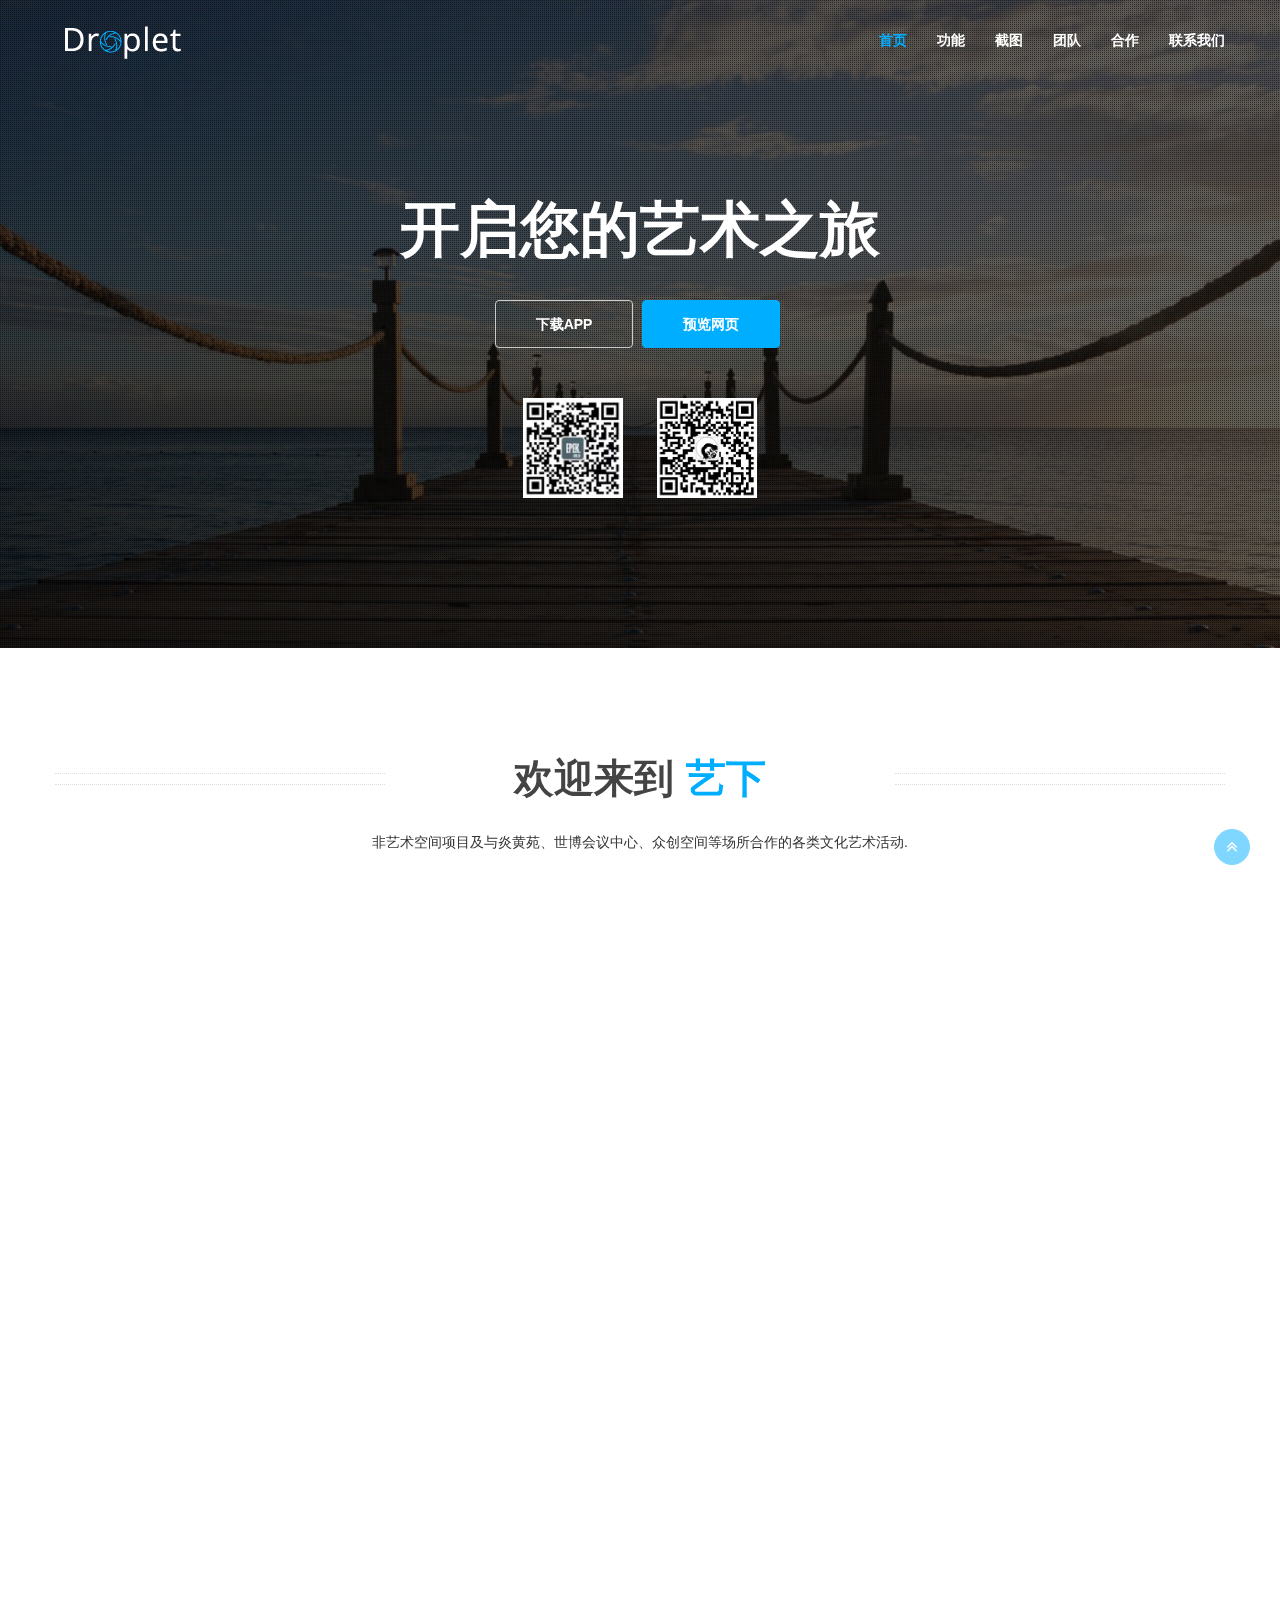
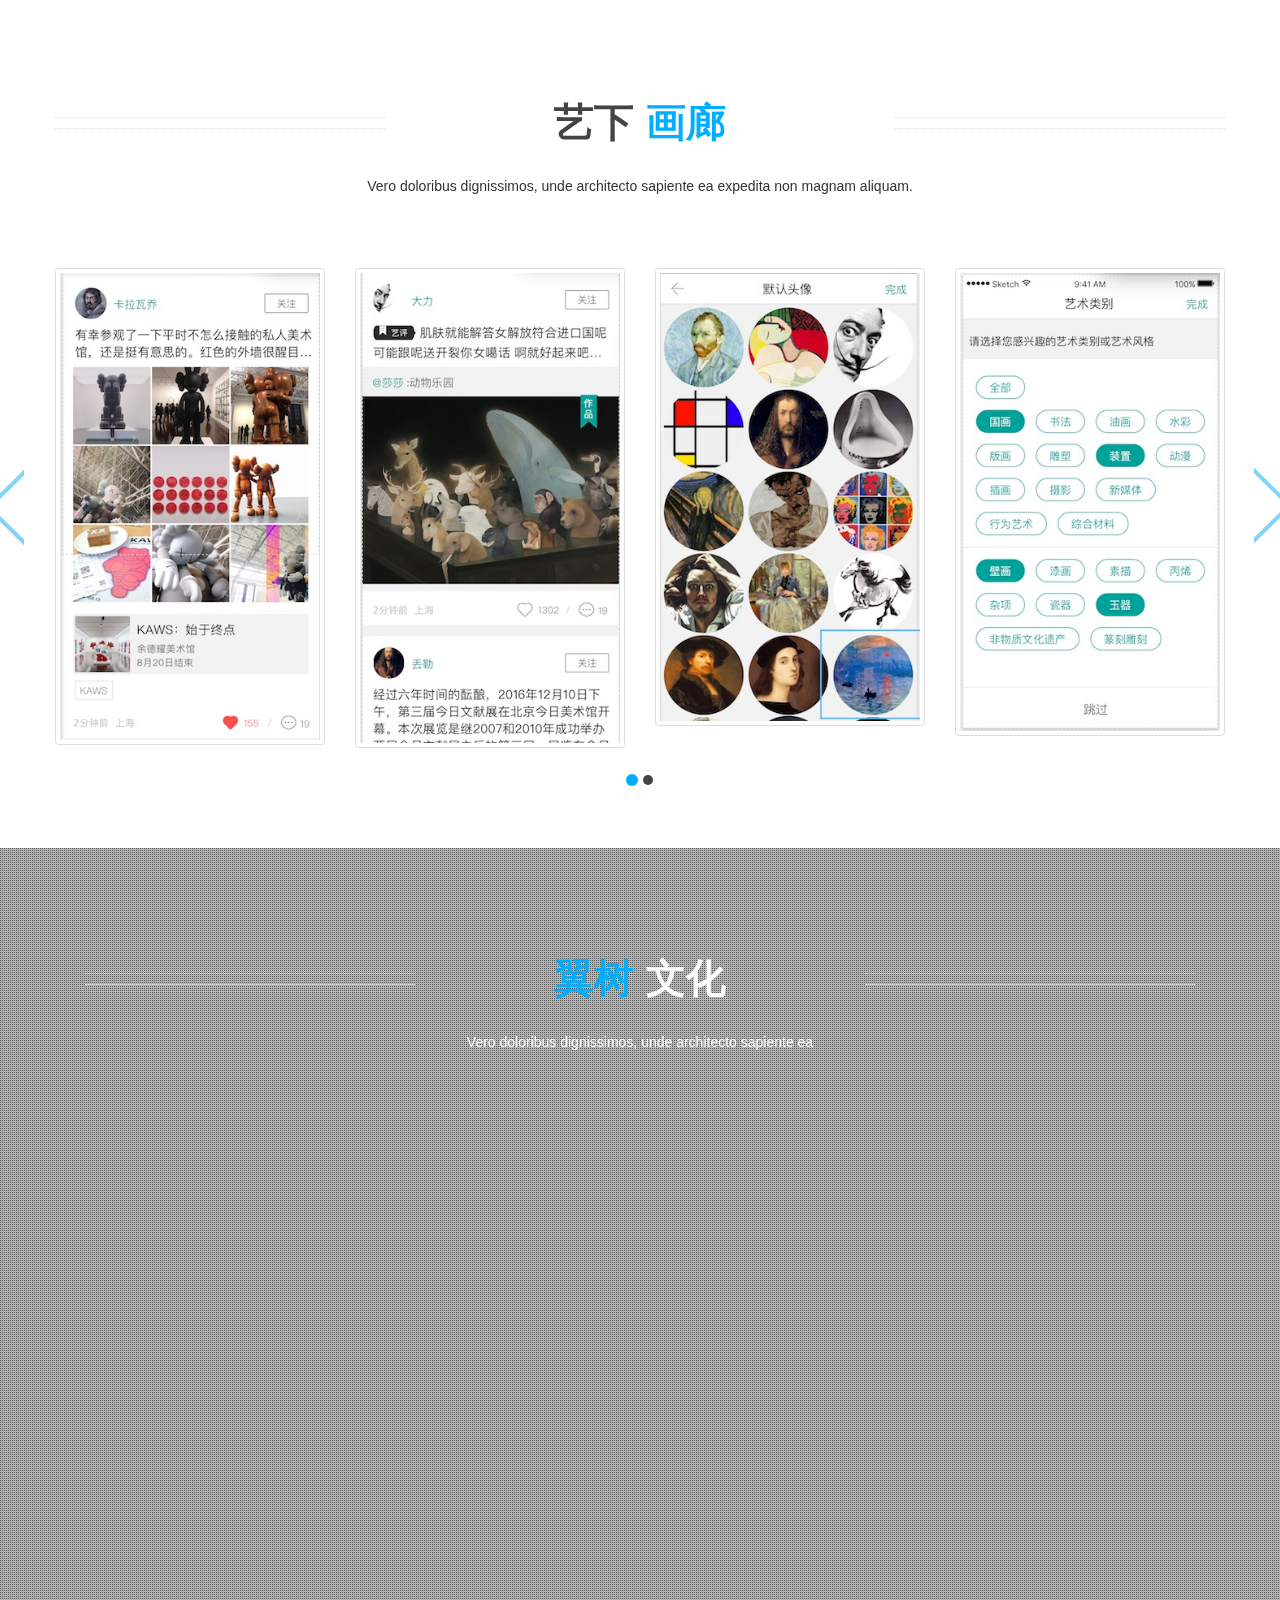
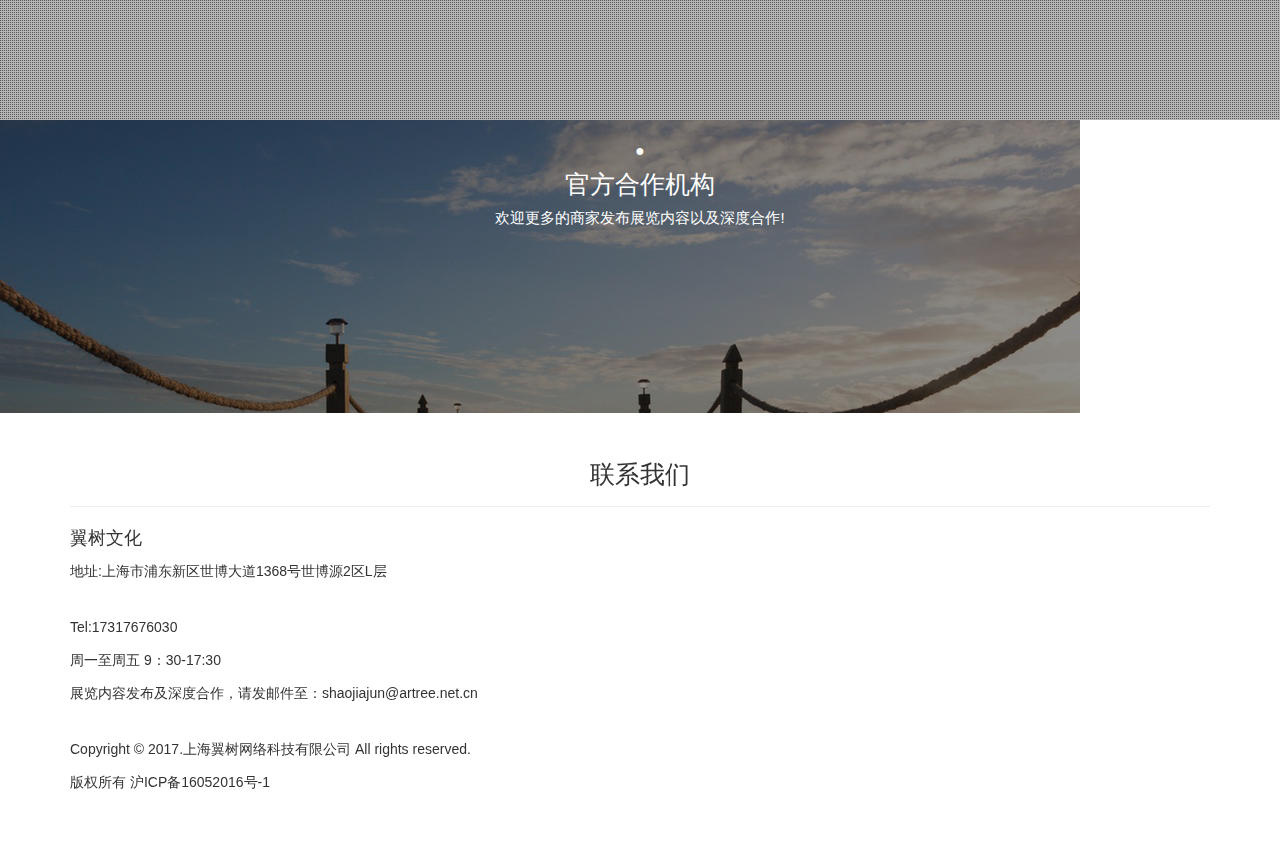
==== ArTree/index.html @ 3bc585b7 "update" ====
<!DOCTYPE html>
<html lang="en">
  <head>
    <meta charset="utf-8">
    <meta http-equiv="X-UA-Compatible" content="IE=edge">
    <!--//收藏用logo图标-->
    <link rel="bookmark"  type="image/x-icon"  href="images/favicon.ico"/>
    <!--//网站显示页logo图标-->
    <link rel="shortcut icon" href="images/favicon.ico">
    <title>上海翼树网络科技有限公司</title>

    <!-- Mobile Specific Metas
  ================================================== -->
    <meta name="viewport" content="width=device-width, initial-scale=1">

    
    <!-- CSS
  ================================================== -->
    <!-- Bootstrap -->
    <link href="assets/css/bootstrap.min.css" rel="stylesheet">
    <!-- FontAwesome -->
    <link rel="stylesheet" href="css/font-awesome.min.css">
    <!-- Elegant icon font -->
     <link rel="stylesheet" href="css/line-icons.min.css">
    <!-- Animation -->
    <link rel="stylesheet" href="css/animate.css">
    <!-- Prettyphoto -->
    <link rel="stylesheet" href="css/prettyPhoto.css">
    <!-- Owl Carousel -->
    <link rel="stylesheet" href="css/owl.carousel.css">
    <link rel="stylesheet" href="css/owl.theme.css">
    <!-- Scrolling nav css -->
    <link rel="stylesheet" href="css/scrolling-nav.css">
    <!-- Template styles-->
    <link rel="stylesheet" href="css/style.css">
    <!-- Responsive styles-->
	<link rel="stylesheet" href="css/responsive.css">

    <!-- HTML5 shim and Respond.js for IE8 support of HTML5 elements and media queries -->
    <!-- WARNING: Respond.js doesn't work if you view the page via file:// -->
    <!--[if lt IE 9]>
      <script src="https://oss.maxcdn.com/html5shiv/3.7.2/html5shiv.min.js"></script>
      <script src="https://oss.maxcdn.com/respond/1.4.2/respond.min.js"></script>
    <![endif]-->
  </head>
  <body data-spy="scroll" data-target=".navbar-fixed-top" >
    
<!-- Header start -->
	<header id="header" role="banner" >
		<nav class="navbar navbar-default navbar-fixed-top"  id="tf-menu">
			<div class="container">
				<div class="row">
					<!-- Logo start -->
					<div class="navbar-header">
					    <button type="button" class="navbar-toggle" data-toggle="collapse" data-target=".navbar-collapse">
					        <span class="sr-only">Toggle navigation</span>
					        <span class="icon-bar"></span>
					        <span class="icon-bar"></span>
					        <span class="icon-bar"></span>
					    </button>
					    <div class="navbar-brand">
						    <a href="#" class="page-scroll">
						    	<img class="img-responsive" src="images/logo1.png" alt="logo">
						    	<!--<img class="logo-responsive" src="images/icon58.png" alt="logo">-->
						    	<!--<p>翼树网络科技</p>-->
						    </a> 
					    </div>                   
					</div><!--/ Logo end -->
					<div class="collapse navbar-collapse clearfix navMenu" role="navigation">
						<ul class="nav navbar-nav navbar-right">
				            <li class="active"><a class="page-scroll" href="#slider-part" >首页</a></li>
				            <li><a class="page-scroll" href="#feature" >功能</a> </ li>
							<!--<li> <a class="page-scroll" href="#process">进程</a> </ li>-->
							<!--<li> <a class="page-scroll" href="#about">关于</a> </ li>-->
							<li> <a class="page-scroll" href="#overview">截图</a> </ li>
							<li> <a class="page-scroll" href="#benefit">团队</a> </ li>
							<li> <a class="page-scroll" href="#clients">合作</a> </ li>
							<li> <a class="page-scroll" href="#contactus">联系我们</a> </ li>
				        </ul>
	      			</div><!--/ Navigation end -->
				</div><!--/ Row end -->
			</div><!--/ Container end -->
		</nav>
	</header><!--/ Header end -->
    <!-- END MAIN NAV -->

    <!-- section slider start -->
    <section id="slider-part">
    	<div class="bg-overlay pattern"></div>
    	<div class="container">
    		<div class="row">
    			<div class="col-md-12 col-sm-12 col-xs-12 wow fadeInLeft">
    				<div class="slider-content text-center">
    					<h2 class="slider-title">开启您的艺术之旅</h2>
    					<div class="btn-container">
    						<button id="downloadAPPBtn" class="btn btn-default" onclick="location='https://itunes.apple.com/cn/app/id1180851491?mt=8'">下载APP</button>
    						<button class="btn btn-default featured" onclick="location='http://m.artree.net.cn/'">预览网页</button>
    						
    					</div>
    					<img class="scanCode" src="images/scanCode.jpg" />
    					<img class="scanCode" src="images/scanCode2.jpg" />
    				</div>
    			</div>
    		</div><!-- row end -->
    	</div> <!-- container end -->
    </section>
    <!-- section slider end -->


    <!-- Section features start -->
    <section id="feature">
    	<div class="container">
    		<div class="row">
    			<div class="heading-inner text-center">
    				<h2 class="sec-title">欢迎来到 <span>艺下</span></h2>
    				<p>非艺术空间项目及与炎黄苑、世博会议中心、众创空间等场所合作的各类文化艺术活动.</p>
    			</div>
    		</div> <!-- heading row end -->
			<div class="row">
				<div class="col-md-4 col-sm-6">
					<div class="row">
						<div class="col-md-12 wow slideInLeft" data-wow-delay=".3s">
							<div class="about-inner ">
	                            <i class="icon icon-adjustments"></i>
	                            <div class="about-content">
	                                <h4>艺术 社区</h4>
	                                <p> 艺术是源于生活，又高于生活。但又不能高的太多，希望艺术能够跟生活、商业有机完美的结合在一起，真正成为一个可复制、可持续发展的艺术介入生活和商业的模式.</p>
	                            </div>
	                        </div>
						</div>
						<div class="col-md-12  wow slideInLeft" data-wow-delay=".5s">
							<div class="about-inner ">
	                            <i class="icon icon-heart"></i>
	                            <div class="about-content">
	                                <h4>艺术 分享</h4>
	                                <p> 当您发现好的艺术品当时候，如果不分享给他人岂不是很可惜？来吧，这里拥有大量当艺术爱好者，互相分享，互相点评，互相学习！.</p>
	                            </div>
	                        </div>
						</div>
					</div> <!-- row end -->
                </div>

                <div class="col-md-4 col-sm-4 col-xs-4 visible-md visible-lg wow fadeInDown" data-wow-delay=".3s">
                    <img src="images/sec-img/img2.png" alt="" class="img-responsive">
                </div>

                <div class="col-md-4 col-sm-6">
                	<div class="row">
						<div class="col-md-12 wow slideInRight" data-wow-delay=".3s">
							<div class="about-inner ">
	                            <i class="icon icon-lightbulb"></i>
	                            <div class="about-content">
	                                <h4>艺术 地标</h4>
	                                <p> 在这里您可以随时随地发现周边到艺术展览，这里拥有很全面，最新到展览信息，画家艺术特点，签到，等等.</p>
	                            </div>
	                        </div>
						</div>
						<div class="col-md-12 wow slideInRight" data-wow-delay=".5s">
							<div class="about-inner ">
	                            <i class="icon icon-presentation"></i>
	                            <div class="about-content">
	                                <h4>艺术 体验</h4>
	                                <p> 艺术体验会伴随着强烈的情感情绪，把艺术家长期对于生活的感受、观察和思考，形成艺术创作的基础和前提，乃至萌发不可遏制的创作欲望.</p>
	                            </div>
	                        </div>
						</div>
					</div> <!-- row end -->
                </div>
			</div><!-- row end -->
    	</div><!-- container end -->
    </section>
    <!-- Section features end -->

	<!-- section about start -->
	<!-- section about end -->
	

    <!-- section counter start -->
   
    <!-- section counter end -->
	<!-- scetion screenshot start -->
	<section id="overview">
		<div class="container">
			<div class="row">
    			<div class="heading-inner text-center">
    				<h2 class="sec-title">艺下 <span>画廊</span></h2>
                     
    				<p>Vero doloribus dignissimos, unde architecto sapiente ea expedita non magnam aliquam.</p>
    			</div>
    		</div> <!-- heading row end -->

			<div class="row">
				<div class="carousel slide" id="app-carousel" data-ride="carousel">
                    <ol class="carousel-indicators">
                        <li data-target="#app-carousel" data-slide-to="0" class="active"></li>
                        <li data-target="#app-carousel" data-slide-to="1"></li>
                      </ol>
					<div class="carousel-inner">
						<div class="item active">
                            <div class="row">
                                <div class="col-xs-12 col-sm-3 col-md-3"> 
                                    <div class="thumbnail">
                                        <div class="caption">
                                            <div class="caption-content">
                                                <a data-rel="prettyPhoto" href="images/overview/screen1.jpg" > <i class="fa fa-link"></i></a>
                                            </div>
                                        </div>
                                         <img src="images/overview/screen1.jpg" alt="" class="img-responsive">
                                    </div>
                                </div> <!-- col end -->
                                <div class="col-xs-12 col-sm-3 col-md-3"> 
                                    <div class="thumbnail">
                                        <div class="caption">
                                            <div class="caption-content">
                                                <a data-rel="prettyPhoto" href="images/overview/screen2.jpg"> <i class="fa fa-link"></i></a>
                                            </div>
                                        </div>
                                         <img src="images/overview/screen2.jpg" alt="" class="img-responsive">
                                    </div>
                                </div> <!-- col end -->
                                <div class="col-xs-12 col-sm-3 col-md-3"> 
                                    <div class="thumbnail">
                                        <div class="caption">
                                            <div class="caption-content">
                                                <a data-rel="prettyPhoto" href="images/overview/screen3.jpg"> <i class="fa fa-link"></i></a>
                                            </div>
                                        </div>
                                         <img src="images/overview/screen3.jpg" alt="" class="img-responsive">
                                    </div>
                                </div> <!-- col end -->
                                <div class="col-xs-6 col-sm-3 col-md-3"> 
                                    <div class="thumbnail">
                                        <div class="caption">
                                            <div class="caption-content">
                                                <a data-rel="prettyPhoto" href="images/overview/screen4.jpg"> <i class="fa fa-link"></i></a>
                                            </div>
                                        </div>
                                         <img src="images/overview/screen4.jpg" alt="" class="img-responsive">
                                    </div>
                                </div> <!-- col end -->
                            </div> <!-- row end -->
                        </div> <!-- item end -->

                        <div class="item ">
                            <div class="row">
                                <div class="col-xs-12 col-sm-3 col-md-3"> 
                                    <div class="thumbnail">
                                        <div class="caption">
                                            <div class="caption-content">
                                                <a data-rel="prettyPhoto" href="images/overview/screen5.jpg"> <i class="fa fa-link"></i></a>
                                            </div>
                                        </div>
                                         <img src="images/overview/screen5.jpg" alt="" class="img-responsive">
                                    </div>
                                </div> <!-- col end -->
                                <div class="col-xs-12 col-sm-3 col-md-3"> 
                                    <div class="thumbnail">
                                        <div class="caption">
                                            <div class="caption-content">
                                                <a data-rel="prettyPhoto" href="images/overview/screen6.jpg"> <i class="fa fa-link"></i></a>
                                            </div>
                                        </div>
                                         <img src="images/overview/screen6.jpg" alt="" class="img-responsive">
                                    </div>
                                </div> <!-- col end -->
                                <div class="col-xs-12 col-sm-3 col-md-3"> 
                                    <div class="thumbnail">
                                        <div class="caption">
                                            <div class="caption-content">
                                                <a data-rel="prettyPhoto" href="images/overview/screen7.jpg"> <i class="fa fa-link"></i></a>
                                            </div>
                                        </div>
                                         <img src="images/overview/screen7.jpg" alt="" class="img-responsive">
                                    </div>
                                </div> <!-- col end -->
                                <div class="col-xs-12 col-sm-3 col-md-3"> 
                                    <div class="thumbnail">
                                        <div class="caption">
                                            <div class="caption-content">
                                                <a data-rel="prettyPhoto" href="images/overview/screen8.jpg"> <i class="fa fa-link"></i></a>
                                            </div>
                                        </div>
                                         <img src="images/overview/screen8.jpg" alt="" class="img-responsive">
                                    </div>
                                </div> <!-- col end -->
                            </div> <!-- row end -->
                        </div> <!-- item end -->
                        
                       
					</div> <!-- carousel-inner end -->
					<!-- Controls -->
					  <a class="left carousel-control" href="#app-carousel" role="button" data-slide="prev">
					    <span aria-hidden="true"><img src="images/arrow-left.png" alt=""></span>
					  </a>
					  <a class="right carousel-control" href="#app-carousel" role="button" data-slide="next">
					    <span  aria-hidden="true"> <img src="images/arrow-right.png" alt=""></span>
					  </a>
				</div>
			</div>
		</div>
	</section>
	<!-- scetion screenshot end -->
	

	<!-- Section Benifit start -->
	<section id="benefit" class="benifit">
		<div class="bg-overlay pattern"></div>
			<div class="container">
				<div class="col-md-12">
	    			<div class="heading-inner text-center">
	    				<h2 class="sec-title"><span>翼树</span> 文化</h2>
                        <div class="line-btm c-white"></div>
	    				<p>Vero doloribus dignissimos, unde architecto sapiente ea </p>
	    			</div>
	    		</div> <!-- heading row end -->
	    		<div class="row">
	    			<div class="col-md-6 col-sm-6">
	    				<div class="item-wrapper">
	    				 	<ul class="item-list-left">
	    				 		<li class="wow fadeInDown" data-wow-delay=".3s">
		    				 		 <i class="icon icon-adjustments"></i>
		    				 		 <div class="item-content">
			    				 		<h3>非艺术空间项目</h3>
			    				 		<p>非艺术空间通过与国内一线场所的合作, 依托强大的资源以及专业服务团队，让艺术不仅存在于艺术场馆, 让艺术作品真正走入大众的日常生活。</p>
		    				 		</div>
	    				 		</li>
	    				 		<li class="wow fadeInDown" data-wow-delay=".6s">
		    				 		<i class="icon icon-lightbulb"></i>
		    				 		<div class="item-content">
			    				 		<h3>嗨艺树</h3>
			    				 		<p>一个分享艺术见解的自媒体公众号，这里没有那么高深莫测的艺术，我们只想让大家一起发现艺术带来的美好。</p>
		    				 		</div>
	    				 		</li>
	    				 		<li class="wow fadeInDown" data-wow-delay=".9s">
		    				 		<i class="icon icon-basket"></i>
		    				 		<div class="item-content">
			    				 		<h3>艺拍客</h3>
			    				 		<p>为广大艺术爱好者提供及时、全面的艺术资讯的同时，我们更为优秀中青年艺术家提供良好的推广与展示平台，支持原创艺术作品创作。</p>
		    				 		</div>
	    				 		</li>

	    				 	</ul>
	    				 </div> 
	    			</div> <!-- col-md-6 end -->
	    			<div class="col-md-6 col-sm-6">
	    				<div class="item-right-list">
	    					<div class="row">
	    						<div class="col-md-5 visible-md visible-lg wow fadeInUp" data-wow-delay=".9s" >
		    						<div class="item-img">
		    							<img src="images/slider/slider2.png" alt="" class="img-responsive">
		    						</div>
	    						</div>
	    						<div class="col-md-7">
		    						<div class="item-content">
		    							<ul>
		    								<li class="wow fadeInDown" data-wow-delay=".3s">
		    									<i class="icon icon-document"></i>
		    									<h4>艺下移动应用</h4>
		    									<p> 艺下是一个为普通大众打造的艺术兴趣社区，为对艺术感兴趣的人创造连接艺术场景与互动交友的平台。我们希望能带动普通人群了解艺术的热情，让用户分享自己的艺术理解。</p>
		    								</li>
		    								<!--<li class="wow fadeInDown" data-wow-delay=".6s">
		    									<i class="icon icon-cloud"></i>
		    									<h4>无限存储</h4>
		    									<p> Quibusdam provident libero dolorum, sit deleniti ad iure.</p>
		    								</li>
		    								<li class="wow fadeInDown" data-wow-delay=".9s">
		    									<i class="icon icon-focus"></i>
		    									<h4>独特设计</h4>
		    									<p> Quibusdam provident libero dolorum, sit deleniti ad iure.</p>
		    								</li>-->
											
		    							</ul>
		    						</div>
	    						</div>
	    					</div>
	    				</div>
	    			</div>
	    		</div><!-- row end -->
		</div> <!-- container end -->
	</section>
	<!-- Section Benifit End -->


<!-- section download start -->
	<!-- section download end -->

	<!-- 合作方 Clients start -->
	<section id="clients" class="clients landing_page_clients">
			<div class="clientHead">
					<p class="PA">•</p>
					<p class="PA">官方合作机构</p>
					<p class="PB">欢迎更多的商家发布展览内容以及深度合作!</p>
				</div>
			<div class="row wow fadeInLeft">
				
		<div class="container">
				<div class="col-md-12 col-xs-12">
			      <div id="client-carousel" class=" owl-carousel owl-theme text-center client-carousel">
			        <figure class="item client_logo">
			          <a href="#">
			            <img src="images/clients/client1.png" alt="client">
			          </a>
			        </figure>
			        <figure class="item client_logo">
			          <a href="#">
			            <img src="images/clients/client2.png" alt="client">
			          </a>
			        </figure>
			        <figure class="item client_logo">
			          <a href="#">
			            <img src="images/clients/client3.png" alt="client">
			          </a>
			        </figure>
			        <figure class="item client_logo">
			          <a href="#">
			            <img src="images/clients/client4.png" alt="client">
			          </a>
			        </figure>
			        <figure class="item client_logo">
			          <a href="#">
			            <img src="images/clients/client5.png" alt="client">
			          </a>
			        </figure>
			        <figure class="item client_logo">
			          <a href="#">
			            <img src="images/clients/client6.png" alt="client">
			          </a>
			        </figure>
			        <figure class="item client_logo">
			          <a href="#">
			            <img src="images/clients/client7.png" alt="client">
			          </a>
			        </figure>
			        <figure class="item client_logo">
			          <a href="#">
			            <img src="images/clients/client8.png" alt="client">
			          </a>
			        </figure>
			      </div><!-- Owl carousel end -->
		    	</div><!-- col-md-12 end -->
	    	</div><!-- Content row end -->
		</div><!--/ Container end -->
	</section><!--/ Clients end -->

	<!-- section Contact start -->
	<!-- section Contact end -->

	<!-- section Footer start  -->
	<footer id="footer">
		<div id="contactus" class="container">
			<div class="row">
				<div class="col-md-12">
					<div class="footer-content text-center">
						<!--<a href="#slider-part" class="page-scroll logo-title">
							<img src="images/blackbg.png" alt="" class="img-responsive">
						</a>-->
							
							<!--<ul class="footer-socail list-inline">
								<li><a href="#"><i class="fa fa-share"></i></a></li>
								<li><a href="#"><i class="fa fa-weixin" ></i></a></li>
								<li><a href="#"><i class="fa fa-qq"></i></a></li>
								<li><a href="#"><i class="fa fa-weibo"></i></a></li>
							</ul>
							
							<div class="bdsharebuttonbox" style="display: inline; text-align: center;">
								<a title="分享到QQ空间" href="#" class="bds_qzone" data-cmd="qzone"></a>
								<a title="分享到新浪微博" href="#" class="bds_tsina" data-cmd="tsina"></a>
								<a title="分享到腾讯微博" href="#" class="bds_tqq" data-cmd="tqq"></a>
								<a title="分享到人人网" href="#" class="bds_renren" data-cmd="renren"></a>
								<a title="分享到微信" href="#" class="bds_weixin" data-cmd="weixin"></a>
							</div>-->
							<p class="contactUS">联系我们</p>
					</div>
					<hr>
					<div class="row">
						<div class="col-md-6">
							<div class="copyright">
								<p style="text-align: left; font-size: 18px;">翼树文化</p>
								<p style="text-align: left;">地址:上海市浦东新区世博大道1368号世博源2区L层 </p>
							</br>
								<p style="text-align: left;">Tel:17317676030  </p>
								<p style="text-align: left;">周一至周五 9：30-17:30 </p>
       					<p style="text-align: left;">展览内容发布及深度合作，请发邮件至：shaojiajun@artree.net.cn</p>
       					</br>
       					<p style="text-align: left;">Copyright &copy; 2017.上海翼树网络科技有限公司 All rights reserved.</p>
								<p style="text-align: left;">版权所有  沪ICP备16052016号-1</p>
							</div>
						</div>
						<div class="col-md-6">
							<div class="copyright">
								
							</div>
						</div>
					</div>
				</div>
			</div> <!-- containerrow end  -->
		</div> <!-- container end  -->
	</footer>
	<!-- section Footer end  -->

	
	<!-- Back To Top Button -->
    <div id="back-top">
        <a href="#slider-part" class="page-scroll btn btn-primary" ><i class="fa fa-angle-double-up"></i></a>
    </div>
    <!-- End Back To Top Button -->

    <!-- jQuery (necessary for Bootstrap's JavaScript plugins) -->
    <script src="js/jquery.js"></script>
    <!-- Include all compiled plugins (below), or include individual files as needed -->
    <script src="assets/js/bootstrap.min.js"></script>
    <!-- initialize jQuery Library -->
    <script type="text/javascript" src="js/jquery.js"></script>
    <!-- Bootstrap jQuery -->
    <script type="text/javascript" src="js/bootstrap.min.js"></script>
    <!-- Style Switcher -->
    <script type="text/javascript" src="js/isotope.js"></script>
    <!-- Owl Carousel -->
    <script type="text/javascript" src="js/owl.carousel.js"></script>
    <!-- PrettyPhoto -->
    <script type="text/javascript" src="js/jquery.prettyPhoto.js"></script>
    <!-- Isotope -->
    <script type="text/javascript" src="js/isotope.js"></script>
    <!-- Wow Animation -->
    <script type="text/javascript" src="js/wow.min.js"></script>
    <!-- SmoothScroll -->
    <script type="text/javascript" src="js/smooth-scroll.js"></script>
    <!-- Eeasing -->
    <script type="text/javascript" src="js/jquery.easing.1.3.js"></script>
    <!-- Counter -->
    <script type="text/javascript" src="js/jquery.counterup.min.js"></script>
    <!-- Waypoints -->
    <script type="text/javascript" src="js/jquery.waypoints.min.js"></script>
    <!-- Scrolling navigation -->
    <script type="text/javascript" src="js/scrolling-nav.js"></script>
    <script type="text/javascript" src="js/jquery.backstretch.min.js"></script>
    <!-- Google Map API Key Source -->
    <!---<script src="http://maps.google.com/maps/api/js?sensor=false"></script>--->
    <!-- Custom js -->
    <script type="text/javascript" src="js/custom.js"></script>
	<script>
		new WOW().init();
	</script>
	<!--分享-->
	<script>
window._bd_share_config={
	"common":{"bdSnsKey":{},
"bdText":"","bdMini":"2","bdPic":"","bdStyle":"0","bdSize":"36"},"share":{}
,
"image":{"viewList":["qzone","tsina","tqq","renren","weixin"],"viewText":"分享到：","viewSize":"16"}};
with(document)0[(getElementsByTagName('head')[0]||body).appendChild(createElement('script')).src='http://bdimg.share.baidu.com/static/api/js/share.js?v=89860593.js?cdnversion='+~(-new Date()/36e5)];
</script>
    <script>
          $.backstretch([
          "images/bg/bg1.jpg",
          "images/bg/bg2.jpg",
          "images/bg/bg3.jpg"
        ], {
            fade: 950,
            duration: 10000
        });  

    </script>
    <script>
        
   $('.counter').counterUp({
            delay: 100,
            time: 2000
        });
    </script>
  </body>
</html>
---- ArTree/css/line-icons.min.css ----
@font-face {
	font-family: et-line;
	src: url(../fonts/et-line.eot);
	src: url(../fonts/et-lined41d.eot?#iefix) format('embedded-opentype'), url(../fonts/et-line.woff) format('woff'), url(../fonts/et-line.ttf) format('truetype'), url(../fonts/et-line.svg#et-line) format('svg');
	font-weight: 400;
	font-style: normal
}
[data-icon]:before {
	font-family: et-line;
	content: attr(data-icon);
	speak: none;
	font-weight: 400;
	font-variant: normal;
	text-transform: none;
	line-height: 1;
	-webkit-font-smoothing: antialiased;
	-moz-osx-font-smoothing: grayscale;
	display: inline-block
}
.icon-adjustments,
.icon-alarmclock,
.icon-anchor,
.icon-aperture,
.icon-attachment,
.icon-bargraph,
.icon-basket,
.icon-beaker,
.icon-bike,
.icon-book-open,
.icon-briefcase,
.icon-browser,
.icon-calendar,
.icon-camera,
.icon-caution,
.icon-chat,
.icon-circle-compass,
.icon-clipboard,
.icon-clock,
.icon-cloud,
.icon-compass,
.icon-desktop,
.icon-dial,
.icon-document,
.icon-documents,
.icon-download,
.icon-dribbble,
.icon-edit,
.icon-envelope,
.icon-expand,
.icon-facebook,
.icon-flag,
.icon-focus,
.icon-gears,
.icon-genius,
.icon-gift,
.icon-global,
.icon-globe,
.icon-googleplus,
.icon-grid,
.icon-happy,
.icon-hazardous,
.icon-heart,
.icon-hotairballoon,
.icon-hourglass,
.icon-key,
.icon-laptop,
.icon-layers,
.icon-lifesaver,
.icon-lightbulb,
.icon-linegraph,
.icon-linkedin,
.icon-lock,
.icon-magnifying-glass,
.icon-map,
.icon-map-pin,
.icon-megaphone,
.icon-mic,
.icon-mobile,
.icon-newspaper,
.icon-notebook,
.icon-paintbrush,
.icon-paperclip,
.icon-pencil,
.icon-phone,
.icon-picture,
.icon-pictures,
.icon-piechart,
.icon-presentation,
.icon-pricetags,
.icon-printer,
.icon-profile-female,
.icon-profile-male,
.icon-puzzle,
.icon-quote,
.icon-recycle,
.icon-refresh,
.icon-ribbon,
.icon-rss,
.icon-sad,
.icon-scissors,
.icon-scope,
.icon-search,
.icon-shield,
.icon-speedometer,
.icon-strategy,
.icon-streetsign,
.icon-tablet,
.icon-target,
.icon-telescope,
.icon-toolbox,
.icon-tools,
.icon-tools-2,
.icon-trophy,
.icon-tumblr,
.icon-twitter,
.icon-upload,
.icon-video,
.icon-wallet,
.icon-wine {
	font-family: et-line;
	speak: none;
	font-style: normal;
	font-weight: 400;
	font-variant: normal;
	text-transform: none;
	line-height: 1;
	-webkit-font-smoothing: antialiased;
	-moz-osx-font-smoothing: grayscale;
	display: inline-block
}
.icon-mobile:before {
	content: "\e000"
}
.icon-laptop:before {
	content: "\e001"
}
.icon-desktop:before {
	content: "\e002"
}
.icon-tablet:before {
	content: "\e003"
}
.icon-phone:before {
	content: "\e004"
}
.icon-document:before {
	content: "\e005"
}
.icon-documents:before {
	content: "\e006"
}
.icon-search:before {
	content: "\e007"
}
.icon-clipboard:before {
	content: "\e008"
}
.icon-newspaper:before {
	content: "\e009"
}
.icon-notebook:before {
	content: "\e00a"
}
.icon-book-open:before {
	content: "\e00b"
}
.icon-browser:before {
	content: "\e00c"
}
.icon-calendar:before {
	content: "\e00d"
}
.icon-presentation:before {
	content: "\e00e"
}
.icon-picture:before {
	content: "\e00f"
}
.icon-pictures:before {
	content: "\e010"
}
.icon-video:before {
	content: "\e011"
}
.icon-camera:before {
	content: "\e012"
}
.icon-printer:before {
	content: "\e013"
}
.icon-toolbox:before {
	content: "\e014"
}
.icon-briefcase:before {
	content: "\e015"
}
.icon-wallet:before {
	content: "\e016"
}
.icon-gift:before {
	content: "\e017"
}
.icon-bargraph:before {
	content: "\e018"
}
.icon-grid:before {
	content: "\e019"
}
.icon-expand:before {
	content: "\e01a"
}
.icon-focus:before {
	content: "\e01b"
}
.icon-edit:before {
	content: "\e01c"
}
.icon-adjustments:before {
	content: "\e01d"
}
.icon-ribbon:before {
	content: "\e01e"
}
.icon-hourglass:before {
	content: "\e01f"
}
.icon-lock:before {
	content: "\e020"
}
.icon-megaphone:before {
	content: "\e021"
}
.icon-shield:before {
	content: "\e022"
}
.icon-trophy:before {
	content: "\e023"
}
.icon-flag:before {
	content: "\e024"
}
.icon-map:before {
	content: "\e025"
}
.icon-puzzle:before {
	content: "\e026"
}
.icon-basket:before {
	content: "\e027"
}
.icon-envelope:before {
	content: "\e028"
}
.icon-streetsign:before {
	content: "\e029"
}
.icon-telescope:before {
	content: "\e02a"
}
.icon-gears:before {
	content: "\e02b"
}
.icon-key:before {
	content: "\e02c"
}
.icon-paperclip:before {
	content: "\e02d"
}
.icon-attachment:before {
	content: "\e02e"
}
.icon-pricetags:before {
	content: "\e02f"
}
.icon-lightbulb:before {
	content: "\e030"
}
.icon-layers:before {
	content: "\e031"
}
.icon-pencil:before {
	content: "\e032"
}
.icon-tools:before {
	content: "\e033"
}
.icon-tools-2:before {
	content: "\e034"
}
.icon-scissors:before {
	content: "\e035"
}
.icon-paintbrush:before {
	content: "\e036"
}
.icon-magnifying-glass:before {
	content: "\e037"
}
.icon-circle-compass:before {
	content: "\e038"
}
.icon-linegraph:before {
	content: "\e039"
}
.icon-mic:before {
	content: "\e03a"
}
.icon-strategy:before {
	content: "\e03b"
}
.icon-beaker:before {
	content: "\e03c"
}
.icon-caution:before {
	content: "\e03d"
}
.icon-recycle:before {
	content: "\e03e"
}
.icon-anchor:before {
	content: "\e03f"
}
.icon-profile-male:before {
	content: "\e040"
}
.icon-profile-female:before {
	content: "\e041"
}
.icon-bike:before {
	content: "\e042"
}
.icon-wine:before {
	content: "\e043"
}
.icon-hotairballoon:before {
	content: "\e044"
}
.icon-globe:before {
	content: "\e045"
}
.icon-genius:before {
	content: "\e046"
}
.icon-map-pin:before {
	content: "\e047"
}
.icon-dial:before {
	content: "\e048"
}
.icon-chat:before {
	content: "\e049"
}
.icon-heart:before {
	content: "\e04a"
}
.icon-cloud:before {
	content: "\e04b"
}
.icon-upload:before {
	content: "\e04c"
}
.icon-download:before {
	content: "\e04d"
}
.icon-target:before {
	content: "\e04e"
}
.icon-hazardous:before {
	content: "\e04f"
}
.icon-piechart:before {
	content: "\e050"
}
.icon-speedometer:before {
	content: "\e051"
}
.icon-global:before {
	content: "\e052"
}
.icon-compass:before {
	content: "\e053"
}
.icon-lifesaver:before {
	content: "\e054"
}
.icon-clock:before {
	content: "\e055"
}
.icon-aperture:before {
	content: "\e056"
}
.icon-quote:before {
	content: "\e057"
}
.icon-scope:before {
	content: "\e058"
}
.icon-alarmclock:before {
	content: "\e059"
}
.icon-refresh:before {
	content: "\e05a"
}
.icon-happy:before {
	content: "\e05b"
}
.icon-sad:before {
	content: "\e05c"
}
.icon-facebook:before {
	content: "\e05d"
}
.icon-twitter:before {
	content: "\e05e"
}
.icon-googleplus:before {
	content: "\e05f"
}
.icon-rss:before {
	content: "\e060"
}
.icon-tumblr:before {
	content: "\e061"
}
.icon-linkedin:before {
	content: "\e062"
}
.icon-dribbble:before {
	content: "\e063"
}
---- ArTree/css/prettyPhoto.css ----
div.pp_default .pp_top,div.pp_default .pp_top .pp_middle,div.pp_default .pp_top .pp_left,div.pp_default .pp_top .pp_right,div.pp_default .pp_bottom,div.pp_default .pp_bottom .pp_left,div.pp_default .pp_bottom .pp_middle,div.pp_default .pp_bottom .pp_right{height:13px}
div.pp_default .pp_top .pp_left{background:url(../images/prettyPhoto/default/sprite.png) -78px -93px no-repeat}
div.pp_default .pp_top .pp_middle{background:url(../images/prettyPhoto/default/sprite_x.png) top left repeat-x}
div.pp_default .pp_top .pp_right{background:url(../images/prettyPhoto/default/sprite.png) -112px -93px no-repeat}
div.pp_default .pp_content .ppt{color:#f8f8f8}
div.pp_default .pp_content_container .pp_left{background:url(../images/prettyPhoto/default/sprite_y.png) -7px 0 repeat-y;padding-left:13px}
div.pp_default .pp_content_container .pp_right{background:url(../images/prettyPhoto/default/sprite_y.png) top right repeat-y;padding-right:13px}
div.pp_default .pp_next:hover{background:url(../images/prettyPhoto/default/sprite_next.png) center right no-repeat;cursor:pointer}
div.pp_default .pp_previous:hover{background:url(../images/prettyPhoto/default/sprite_prev.png) center left no-repeat;cursor:pointer}
div.pp_default .pp_expand{background:url(../images/prettyPhoto/default/sprite.png) 0 -29px no-repeat;cursor:pointer;width:28px;height:28px}
div.pp_default .pp_expand:hover{background:url(../images/prettyPhoto/default/sprite.png) 0 -56px no-repeat;cursor:pointer}
div.pp_default .pp_contract{background:url(../images/prettyPhoto/default/sprite.png) 0 -84px no-repeat;cursor:pointer;width:28px;height:28px}
div.pp_default .pp_contract:hover{background:url(../images/prettyPhoto/default/sprite.png) 0 -113px no-repeat;cursor:pointer}
div.pp_default .pp_close{width:30px;height:30px;background:url(../images/prettyPhoto/default/sprite.png) 2px 1px no-repeat;cursor:pointer}
div.pp_default .pp_gallery ul li a{background:url(../images/prettyPhoto/default/default_thumb.png) center center #f8f8f8;border:1px solid #aaa}
div.pp_default .pp_social{margin-top:7px}
div.pp_default .pp_gallery a.pp_arrow_previous,div.pp_default .pp_gallery a.pp_arrow_next{position:static;left:auto}
div.pp_default .pp_nav .pp_play,div.pp_default .pp_nav .pp_pause{background:url(../images/prettyPhoto/default/sprite.png) -51px 1px no-repeat;height:30px;width:30px}
div.pp_default .pp_nav .pp_pause{background-position:-51px -29px}
div.pp_default a.pp_arrow_previous,div.pp_default a.pp_arrow_next{background:url(../images/prettyPhoto/default/sprite.png) -31px -3px no-repeat;height:20px;width:20px;margin:4px 0 0}
div.pp_default a.pp_arrow_next{left:52px;background-position:-82px -3px}
div.pp_default .pp_content_container .pp_details{margin-top:5px}
div.pp_default .pp_nav{clear:none;height:30px;width:110px;position:relative}
div.pp_default .pp_nav .currentTextHolder{font-family:Georgia;font-style:italic;color:#999;font-size:11px;left:75px;line-height:25px;position:absolute;top:2px;margin:0;padding:0 0 0 10px}
div.pp_default .pp_close:hover,div.pp_default .pp_nav .pp_play:hover,div.pp_default .pp_nav .pp_pause:hover,div.pp_default .pp_arrow_next:hover,div.pp_default .pp_arrow_previous:hover{opacity:0.7}
div.pp_default .pp_description{font-size:11px;font-weight:700;line-height:14px;margin:5px 50px 5px 0}
div.pp_default .pp_bottom .pp_left{background:url(../images/prettyPhoto/default/sprite.png) -78px -127px no-repeat}
div.pp_default .pp_bottom .pp_middle{background:url(../images/prettyPhoto/default/sprite_x.png) bottom left repeat-x}
div.pp_default .pp_bottom .pp_right{background:url(../images/prettyPhoto/default/sprite.png) -112px -127px no-repeat}
div.pp_default .pp_loaderIcon{background:url(../images/prettyPhoto/default/loader.gif) center center no-repeat}
div.light_rounded .pp_top .pp_left{background:url(../images/prettyPhoto/light_rounded/sprite.png) -88px -53px no-repeat}
div.light_rounded .pp_top .pp_right{background:url(../images/prettyPhoto/light_rounded/sprite.png) -110px -53px no-repeat}
div.light_rounded .pp_next:hover{background:url(../images/prettyPhoto/light_rounded/btnNext.png) center right no-repeat;cursor:pointer}
div.light_rounded .pp_previous:hover{background:url(../images/prettyPhoto/light_rounded/btnPrevious.png) center left no-repeat;cursor:pointer}
div.light_rounded .pp_expand{background:url(../images/prettyPhoto/light_rounded/sprite.png) -31px -26px no-repeat;cursor:pointer}
div.light_rounded .pp_expand:hover{background:url(../images/prettyPhoto/light_rounded/sprite.png) -31px -47px no-repeat;cursor:pointer}
div.light_rounded .pp_contract{background:url(../images/prettyPhoto/light_rounded/sprite.png) 0 -26px no-repeat;cursor:pointer}
div.light_rounded .pp_contract:hover{background:url(../images/prettyPhoto/light_rounded/sprite.png) 0 -47px no-repeat;cursor:pointer}
div.light_rounded .pp_close{width:75px;height:22px;background:url(../images/prettyPhoto/light_rounded/sprite.png) -1px -1px no-repeat;cursor:pointer}
div.light_rounded .pp_nav .pp_play{background:url(../images/prettyPhoto/light_rounded/sprite.png) -1px -100px no-repeat;height:15px;width:14px}
div.light_rounded .pp_nav .pp_pause{background:url(../images/prettyPhoto/light_rounded/sprite.png) -24px -100px no-repeat;height:15px;width:14px}
div.light_rounded .pp_arrow_previous{background:url(../images/prettyPhoto/light_rounded/sprite.png) 0 -71px no-repeat}
div.light_rounded .pp_arrow_next{background:url(../images/prettyPhoto/light_rounded/sprite.png) -22px -71px no-repeat}
div.light_rounded .pp_bottom .pp_left{background:url(../images/prettyPhoto/light_rounded/sprite.png) -88px -80px no-repeat}
div.light_rounded .pp_bottom .pp_right{background:url(../images/prettyPhoto/light_rounded/sprite.png) -110px -80px no-repeat}
div.dark_rounded .pp_top .pp_left{background:url(../images/prettyPhoto/dark_rounded/sprite.png) -88px -53px no-repeat}
div.dark_rounded .pp_top .pp_right{background:url(../images/prettyPhoto/dark_rounded/sprite.png) -110px -53px no-repeat}
div.dark_rounded .pp_content_container .pp_left{background:url(../images/prettyPhoto/dark_rounded/contentPattern.png) top left repeat-y}
div.dark_rounded .pp_content_container .pp_right{background:url(../images/prettyPhoto/dark_rounded/contentPattern.png) top right repeat-y}
div.dark_rounded .pp_next:hover{background:url(../images/prettyPhoto/dark_rounded/btnNext.png) center right no-repeat;cursor:pointer}
div.dark_rounded .pp_previous:hover{background:url(../images/prettyPhoto/dark_rounded/btnPrevious.png) center left no-repeat;cursor:pointer}
div.dark_rounded .pp_expand{background:url(../images/prettyPhoto/dark_rounded/sprite.png) -31px -26px no-repeat;cursor:pointer}
div.dark_rounded .pp_expand:hover{background:url(../images/prettyPhoto/dark_rounded/sprite.png) -31px -47px no-repeat;cursor:pointer}
div.dark_rounded .pp_contract{background:url(../images/prettyPhoto/dark_rounded/sprite.png) 0 -26px no-repeat;cursor:pointer}
div.dark_rounded .pp_contract:hover{background:url(../images/prettyPhoto/dark_rounded/sprite.png) 0 -47px no-repeat;cursor:pointer}
div.dark_rounded .pp_close{width:75px;height:22px;background:url(../images/prettyPhoto/dark_rounded/sprite.png) -1px -1px no-repeat;cursor:pointer}
div.dark_rounded .pp_description{margin-right:85px;color:#fff}
div.dark_rounded .pp_nav .pp_play{background:url(../images/prettyPhoto/dark_rounded/sprite.png) -1px -100px no-repeat;height:15px;width:14px}
div.dark_rounded .pp_nav .pp_pause{background:url(../images/prettyPhoto/dark_rounded/sprite.png) -24px -100px no-repeat;height:15px;width:14px}
div.dark_rounded .pp_arrow_previous{background:url(../images/prettyPhoto/dark_rounded/sprite.png) 0 -71px no-repeat}
div.dark_rounded .pp_arrow_next{background:url(../images/prettyPhoto/dark_rounded/sprite.png) -22px -71px no-repeat}
div.dark_rounded .pp_bottom .pp_left{background:url(../images/prettyPhoto/dark_rounded/sprite.png) -88px -80px no-repeat}
div.dark_rounded .pp_bottom .pp_right{background:url(../images/prettyPhoto/dark_rounded/sprite.png) -110px -80px no-repeat}
div.dark_rounded .pp_loaderIcon{background:url(../images/prettyPhoto/dark_rounded/loader.gif) center center no-repeat}
div.dark_square .pp_left,div.dark_square .pp_middle,div.dark_square .pp_right,div.dark_square .pp_content{background:#000}
div.dark_square .pp_description{color:#fff;margin:0 85px 0 0}
div.dark_square .pp_loaderIcon{background:url(../images/prettyPhoto/dark_square/loader.gif) center center no-repeat}
div.dark_square .pp_expand{background:url(../images/prettyPhoto/dark_square/sprite.png) -31px -26px no-repeat;cursor:pointer}
div.dark_square .pp_expand:hover{background:url(../images/prettyPhoto/dark_square/sprite.png) -31px -47px no-repeat;cursor:pointer}
div.dark_square .pp_contract{background:url(../images/prettyPhoto/dark_square/sprite.png) 0 -26px no-repeat;cursor:pointer}
div.dark_square .pp_contract:hover{background:url(../images/prettyPhoto/dark_square/sprite.png) 0 -47px no-repeat;cursor:pointer}
div.dark_square .pp_close{width:75px;height:22px;background:url(../images/prettyPhoto/dark_square/sprite.png) -1px -1px no-repeat;cursor:pointer}
div.dark_square .pp_nav{clear:none}
div.dark_square .pp_nav .pp_play{background:url(../images/prettyPhoto/dark_square/sprite.png) -1px -100px no-repeat;height:15px;width:14px}
div.dark_square .pp_nav .pp_pause{background:url(../images/prettyPhoto/dark_square/sprite.png) -24px -100px no-repeat;height:15px;width:14px}
div.dark_square .pp_arrow_previous{background:url(../images/prettyPhoto/dark_square/sprite.png) 0 -71px no-repeat}
div.dark_square .pp_arrow_next{background:url(../images/prettyPhoto/dark_square/sprite.png) -22px -71px no-repeat}
div.dark_square .pp_next:hover{background:url(../images/prettyPhoto/dark_square/btnNext.png) center right no-repeat;cursor:pointer}
div.dark_square .pp_previous:hover{background:url(../images/prettyPhoto/dark_square/btnPrevious.png) center left no-repeat;cursor:pointer}
div.light_square .pp_expand{background:url(../images/prettyPhoto/light_square/sprite.png) -31px -26px no-repeat;cursor:pointer}
div.light_square .pp_expand:hover{background:url(../images/prettyPhoto/light_square/sprite.png) -31px -47px no-repeat;cursor:pointer}
div.light_square .pp_contract{background:url(../images/prettyPhoto/light_square/sprite.png) 0 -26px no-repeat;cursor:pointer}
div.light_square .pp_contract:hover{background:url(../images/prettyPhoto/light_square/sprite.png) 0 -47px no-repeat;cursor:pointer}
div.light_square .pp_close{width:75px;height:22px;background:url(../images/prettyPhoto/light_square/sprite.png) -1px -1px no-repeat;cursor:pointer}
div.light_square .pp_nav .pp_play{background:url(../images/prettyPhoto/light_square/sprite.png) -1px -100px no-repeat;height:15px;width:14px}
div.light_square .pp_nav .pp_pause{background:url(../images/prettyPhoto/light_square/sprite.png) -24px -100px no-repeat;height:15px;width:14px}
div.light_square .pp_arrow_previous{background:url(../images/prettyPhoto/light_square/sprite.png) 0 -71px no-repeat}
div.light_square .pp_arrow_next{background:url(../images/prettyPhoto/light_square/sprite.png) -22px -71px no-repeat}
div.light_square .pp_next:hover{background:url(../images/prettyPhoto/light_square/btnNext.png) center right no-repeat;cursor:pointer}
div.light_square .pp_previous:hover{background:url(../images/prettyPhoto/light_square/btnPrevious.png) center left no-repeat;cursor:pointer}
div.facebook .pp_top .pp_left{background:url(../images/prettyPhoto/facebook/sprite.png) -88px -53px no-repeat}
div.facebook .pp_top .pp_middle{background:url(../images/prettyPhoto/facebook/contentPatternTop.png) top left repeat-x}
div.facebook .pp_top .pp_right{background:url(../images/prettyPhoto/facebook/sprite.png) -110px -53px no-repeat}
div.facebook .pp_content_container .pp_left{background:url(../images/prettyPhoto/facebook/contentPatternLeft.png) top left repeat-y}
div.facebook .pp_content_container .pp_right{background:url(../images/prettyPhoto/facebook/contentPatternRight.png) top right repeat-y}
div.facebook .pp_expand{background:url(../images/prettyPhoto/facebook/sprite.png) -31px -26px no-repeat;cursor:pointer}
div.facebook .pp_expand:hover{background:url(../images/prettyPhoto/facebook/sprite.png) -31px -47px no-repeat;cursor:pointer}
div.facebook .pp_contract{background:url(../images/prettyPhoto/facebook/sprite.png) 0 -26px no-repeat;cursor:pointer}
div.facebook .pp_contract:hover{background:url(../images/prettyPhoto/facebook/sprite.png) 0 -47px no-repeat;cursor:pointer}
div.facebook .pp_close{width:22px;height:22px;background:url(../images/prettyPhoto/facebook/sprite.png) -1px -1px no-repeat;cursor:pointer}
div.facebook .pp_description{margin:0 37px 0 0}
div.facebook .pp_loaderIcon{background:url(../images/prettyPhoto/facebook/loader.gif) center center no-repeat}
div.facebook .pp_arrow_previous{background:url(../images/prettyPhoto/facebook/sprite.png) 0 -71px no-repeat;height:22px;margin-top:0;width:22px}
div.facebook .pp_arrow_previous.disabled{background-position:0 -96px;cursor:default}
div.facebook .pp_arrow_next{background:url(../images/prettyPhoto/facebook/sprite.png) -32px -71px no-repeat;height:22px;margin-top:0;width:22px}
div.facebook .pp_arrow_next.disabled{background-position:-32px -96px;cursor:default}
div.facebook .pp_nav{margin-top:0}
div.facebook .pp_nav p{font-size:15px;padding:0 3px 0 4px}
div.facebook .pp_nav .pp_play{background:url(../images/prettyPhoto/facebook/sprite.png) -1px -123px no-repeat;height:22px;width:22px}
div.facebook .pp_nav .pp_pause{background:url(../images/prettyPhoto/facebook/sprite.png) -32px -123px no-repeat;height:22px;width:22px}
div.facebook .pp_next:hover{background:url(../images/prettyPhoto/facebook/btnNext.png) center right no-repeat;cursor:pointer}
div.facebook .pp_previous:hover{background:url(../images/prettyPhoto/facebook/btnPrevious.png) center left no-repeat;cursor:pointer}
div.facebook .pp_bottom .pp_left{background:url(../images/prettyPhoto/facebook/sprite.png) -88px -80px no-repeat}
div.facebook .pp_bottom .pp_middle{background:url(../images/prettyPhoto/facebook/contentPatternBottom.png) top left repeat-x}
div.facebook .pp_bottom .pp_right{background:url(../images/prettyPhoto/facebook/sprite.png) -110px -80px no-repeat}
div.pp_pic_holder a:focus{outline:none}
div.pp_overlay{background:#000;display:none;left:0;position:absolute;top:0;width:100%;z-index:9500}
div.pp_pic_holder{display:none;position:absolute;width:100px;z-index:10000}
.pp_content{height:40px;min-width:40px}
* html .pp_content{width:40px}
.pp_content_container{position:relative;text-align:left;width:100%}
.pp_content_container .pp_left{padding-left:20px}
.pp_content_container .pp_right{padding-right:20px}
.pp_content_container .pp_details{float:left;margin:10px 0 2px}
.pp_description{display:none;margin:0}
.pp_social{float:left;margin:0}
.pp_social .facebook{float:left;margin-left:5px;width:55px;overflow:hidden}
.pp_social .twitter{float:left}
.pp_nav{clear:right;float:left;margin:3px 10px 0 0}
.pp_nav p{float:left;white-space:nowrap;margin:2px 4px}
.pp_nav .pp_play,.pp_nav .pp_pause{float:left;margin-right:4px;text-indent:-10000px}
a.pp_arrow_previous,a.pp_arrow_next{display:block;float:left;height:15px;margin-top:3px;overflow:hidden;text-indent:-10000px;width:14px}
.pp_hoverContainer{position:absolute;top:0;width:100%;z-index:2000}
.pp_gallery{display:none;left:50%;margin-top:-50px;position:absolute;z-index:10000}
.pp_gallery div{float:left;overflow:hidden;position:relative}
.pp_gallery ul{float:left;height:35px;position:relative;white-space:nowrap;margin:0 0 0 5px;padding:0}
.pp_gallery ul a{border:1px rgba(0,0,0,0.5) solid;display:block;float:left;height:33px;overflow:hidden}
.pp_gallery ul a img{border:0}
.pp_gallery li{display:block;float:left;margin:0 5px 0 0;padding:0}
.pp_gallery li.default a{background:url(../images/prettyPhoto/facebook/default_thumbnail.gif) 0 0 no-repeat;display:block;height:33px;width:50px}
.pp_gallery .pp_arrow_previous,.pp_gallery .pp_arrow_next{margin-top:7px!important}
a.pp_next{background:url(../images/prettyPhoto/light_rounded/btnNext.png) 10000px 10000px no-repeat;display:block;float:right;height:100%;text-indent:-10000px;width:49%}
a.pp_previous{background:url(../images/prettyPhoto/light_rounded/btnNext.png) 10000px 10000px no-repeat;display:block;float:left;height:100%;text-indent:-10000px;width:49%}
a.pp_expand,a.pp_contract{cursor:pointer;display:none;height:20px;position:absolute;right:30px;text-indent:-10000px;top:10px;width:20px;z-index:20000}
a.pp_close{position:absolute;right:0;top:0;display:block;line-height:22px;text-indent:-10000px}
.pp_loaderIcon{display:block;height:24px;left:50%;position:absolute;top:50%;width:24px;margin:-12px 0 0 -12px}
#pp_full_res{line-height:1!important}
#pp_full_res .pp_inline{text-align:left}
#pp_full_res .pp_inline p{margin:0 0 15px}
div.ppt{color:#fff;display:none;font-size:17px;z-index:9999;margin:0 0 5px 15px}
div.pp_default .pp_content,div.light_rounded .pp_content{background-color:#fff}
div.pp_default #pp_full_res .pp_inline,div.light_rounded .pp_content .ppt,div.light_rounded #pp_full_res .pp_inline,div.light_square .pp_content .ppt,div.light_square #pp_full_res .pp_inline,div.facebook .pp_content .ppt,div.facebook #pp_full_res .pp_inline{color:#000}
div.pp_default .pp_gallery ul li a:hover,div.pp_default .pp_gallery ul li.selected a,.pp_gallery ul a:hover,.pp_gallery li.selected a{border-color:#fff}
div.pp_default .pp_details,div.light_rounded .pp_details,div.dark_rounded .pp_details,div.dark_square .pp_details,div.light_square .pp_details,div.facebook .pp_details{position:relative}
div.light_rounded .pp_top .pp_middle,div.light_rounded .pp_content_container .pp_left,div.light_rounded .pp_content_container .pp_right,div.light_rounded .pp_bottom .pp_middle,div.light_square .pp_left,div.light_square .pp_middle,div.light_square .pp_right,div.light_square .pp_content,div.facebook .pp_content{background:#fff}
div.light_rounded .pp_description,div.light_square .pp_description{margin-right:85px}
div.light_rounded .pp_gallery a.pp_arrow_previous,div.light_rounded .pp_gallery a.pp_arrow_next,div.dark_rounded .pp_gallery a.pp_arrow_previous,div.dark_rounded .pp_gallery a.pp_arrow_next,div.dark_square .pp_gallery a.pp_arrow_previous,div.dark_square .pp_gallery a.pp_arrow_next,div.light_square .pp_gallery a.pp_arrow_previous,div.light_square .pp_gallery a.pp_arrow_next{margin-top:12px!important}
div.light_rounded .pp_arrow_previous.disabled,div.dark_rounded .pp_arrow_previous.disabled,div.dark_square .pp_arrow_previous.disabled,div.light_square .pp_arrow_previous.disabled{background-position:0 -87px;cursor:default}
div.light_rounded .pp_arrow_next.disabled,div.dark_rounded .pp_arrow_next.disabled,div.dark_square .pp_arrow_next.disabled,div.light_square .pp_arrow_next.disabled{background-position:-22px -87px;cursor:default}
div.light_rounded .pp_loaderIcon,div.light_square .pp_loaderIcon{background:url(../images/prettyPhoto/light_rounded/loader.gif) center center no-repeat}
div.dark_rounded .pp_top .pp_middle,div.dark_rounded .pp_content,div.dark_rounded .pp_bottom .pp_middle{background:url(../images/prettyPhoto/dark_rounded/contentPattern.png) top left repeat}
div.dark_rounded .currentTextHolder,div.dark_square .currentTextHolder{color:#c4c4c4}
div.dark_rounded #pp_full_res .pp_inline,div.dark_square #pp_full_res .pp_inline{color:#fff}
.pp_top,.pp_bottom{height:20px;position:relative}
* html .pp_top,* html .pp_bottom{padding:0 20px}
.pp_top .pp_left,.pp_bottom .pp_left{height:20px;left:0;position:absolute;width:20px}
.pp_top .pp_middle,.pp_bottom .pp_middle{height:20px;left:20px;position:absolute;right:20px}
* html .pp_top .pp_middle,* html .pp_bottom .pp_middle{left:0;position:static}
.pp_top .pp_right,.pp_bottom .pp_right{height:20px;left:auto;position:absolute;right:0;top:0;width:20px}
.pp_fade,.pp_gallery li.default a img{display:none}
---- ArTree/css/scrolling-nav.css ----
/*!
 * Start Bootstrap - Scrolling Nav HTML Template (http://startbootstrap.com)
 * Code licensed under the Apache License v2.0.
 * For details, see http://www.apache.org/licenses/LICENSE-2.0.
 */

body {
    width: 100%;
    height: 100%;
}

html {
    width: 100%;
    height: 100%;
}

@media(min-width:767px) {
    .navbar {
        padding: 20px 0;
        -webkit-transition: background .5s ease-in-out,padding .5s ease-in-out;
        -moz-transition: background .5s ease-in-out,padding .5s ease-in-out;
        transition: background .5s ease-in-out,padding .5s ease-in-out;
    }

    .top-nav-collapse {
        padding: 0;
    }
}

/* Demo Sections - You can use these as guides or delete them - the scroller will work with any sort of height, fixed, undefined, or percentage based.
The padding is very important to make sure the scrollspy picks up the right area when scrolled to. Adjust the margin and padding of sections and children 
of those sections to manage the look and feel of the site. */

.intro-section {
    height: 100%;
    padding-top: 150px;
    text-align: center;
    background: #fff;
}

.about-section {
    height: 100%;
    padding-top: 150px;
    text-align: center;
    background: #eee;
}

.services-section {
    height: 100%;
    padding-top: 150px;
    text-align: center;
    background: #fff;
}

.contact-section {
    height: 100%;
    padding-top: 150px;
    text-align: center;
    background: #eee;
}
---- ArTree/css/style.css ----
/*@import url(http://fonts.googleapis.com/css?family=Raleway:400,100,300,700,600);
@import url(http://fonts.googleapis.com/css?family=Open+Sans:400,500,600,700,300);*/


@font-face {
	font-family: 'ElegantIcons';
	src:url('fonts/ElegantIcons.eot');
	src:url('fonts/ElegantIcons.eot?#iefix') format('embedded-opentype'),
		url('fonts/ElegantIcons.woff') format('woff'),
		url('fonts/ElegantIcons.ttf') format('truetype'),
		url('fonts/ElegantIcons.svg#ElegantIcons') format('svg');
	font-weight: normal;
	font-style: normal;
}

/* Global styles
================================================== */

html{
	overflow-x: hidden !important;
	width: 100%;
	height: 100%;
	position: relative;
	-webkit-font-smoothing: antialiased;
	text-rendering: optimizeLegibility;
}

body{
	border: 0;
	margin: 0;
	padding: 0;
	color: #333333;
	font-size: 14px;
	background: #fff;
}


a:link,
a:visited{
    text-decoration: none;
}


a:hover{
	text-decoration: none;
	color: #00AEFF;
	cursor: pointer;
}


section{
	position: relative;
}

.no-padding{
	padding: 0;
}

.gap-80 {
	clear: both;
	height: 80px;
}

.gap-40 {
	clear: both;
	height: 40px;
}

.gap-30 {
	clear: both;
	height: 30px;
}
.gap-20 {
	clear: both;
	height: 20px;
}

a:focus{
	outline: 0;
}
a{
	color: #444;
}

a.read-more:hover{
	color: #00AEFF;
}

ul{
	list-style-type: none;
}


img {
	width: 100%;
}


/* Typography
================================================== */

body, p{
	font-family: 'Raleway', sans-serif;
	/*font-weight: 500; */
	font-size: 14px;
	line-height: 23px;
	/*letter-spacing: 1px;*/
}

h1, h2, h3, h4, h5, h6 {
	font-family: 'Open Sans', sans-serif;
}

h1{
    font-size: 36px;
    line-height: 48px;
}

h2{
    font-size: 32px;
    line-height: 40px;
    font-weight: 700;
}

h3{
    font-size: 24px;
    line-height: 32px;
    font-weight: 400;
}

h4{
    font-size: 18px;
    line-height: 20px;
    font-weight: 700;
}

h5{
    font-size: 14px;
    line-height: 24px;
}

.heading-inner{
	/*width: 60%;*/
	margin: 0 auto;
	margin-bottom: 70px;
	position: relative;
}
.sec-title{
	padding: 8px 0px 10px 0px;
	text-transform: uppercase;
	font-weight:700;
	font-size: 40px;
	line-height: 45px;
	font-family: 'Open Sans', sans-serif;
	color: #444;
}
.sec-title span{
	color: #00AEFF;
}

.heading-inner p{
	margin-top: 20px;
}

.heading-inner:after{
	position: absolute;
	content:"";
	border-top: 1px dotted#ddd;
	border-bottom: 1px dotted#ddd;
	width: 330px;
	left: 0px;
	top: 25px;
	padding: 5px 10px;
	overflow: hidden;
}
.heading-inner:before{
	position: absolute;
	content:"";
	border-top: 1px dotted#ddd;
	border-bottom: 1px dotted#ddd;
	width: 330px;
	right: 0px;
	top: 25px;
	padding: 5px 10px;
	overflow: hidden;
}


/*BUTTON styles
=========================================*/
.btn-default{
	padding: 13px 40px;
	text-transform: uppercase;
	font-weight: 700;
	margin-right: 5px;
	background: transparent;
	color: #fff;
	position: relative;
	margin-top: 20px;
}
.btn-default,.btn-default.featured{
	-webkit-transition: all .3s linear 0s;
	-o-transition: all .3s linear 0s;
	transition: all .3s linear 0s;
}
.btn-default:hover ,.btn-main:hover{
	background: #00AEFF;
	border-color:#00AEFF ;
	color: #fff;
}
.btn-default.featured{
	background: #00AEFF;
	border-color:#00AEFF ;
	color: #fff;

}
.btn-default.featured:hover{
	background: transparent;
	color: #222 ;
}


.btn-main{
	padding: 13px 40px;
	text-transform: uppercase;
	font-weight: 500;
	margin-right: 5px;
	background: #2a2a2a;
	color: #fff;
	border-color: #2a2a2a;
	position: relative;
	border-radius: 25px;
}

#feature,#about,#overview ,#feedback ,#footer{
	padding: 80px 0px;
	background: #fff;
}

/*NAvbar menu styles
========================================*/

.navbar{
	margin-bottom: 0px;
}

#tf-menu {
	padding: 15px;
	-webkit-transition: all 0.8s;
	-o-transition: all 0.8s;
	transition: all 0.8s;
}
#tf-menu.navbar-default {
	background-color: rgba(248, 248, 248, 0);
	border-color: rgba(231, 231, 231, 0);
}
#tf-menu a.navbar-brand {
	text-transform: uppercase;
	font-size: 22px;
	color: #fff;
	font-weight: 900;
	border-right: 1px solid#ccc;
}

#tf-menu.navbar-default .navbar-nav > li > a {
	text-transform: uppercase;
	color: #FFF;
	font-size: 14px;
	font-weight: 600;
}
.on{
	background-color: #28292E !important;
	padding: 0px !important;
}
.navbar-default .navbar-nav > .active > a, 
.navbar-default .navbar-nav > li > a:focus, .navbar-default .navbar-nav > li > a:hover {
	background-color: transparent;
}
.on.navbar-default .navbar-brand{
	margin-left: -90px;
	padding-left: 90px;
}

.navbar-brand {
   margin-top: -18px;
}
.navbar-default .navbar-nav  a:hover{
	color: #00AEFF!important;
}
.navbar-default .navbar-nav > .active > a, .navbar-default .navbar-nav > .active > a:focus, .navbar-default .navbar-nav > .active > a:hover {
    color: #00AEFF!important;
    background: transparent;
}

.navbar-toggle:hover{
	background: #00AEFF!important;
}

.navbar-default .navbar-toggle .icon-bar {
    background-color: #fff;
}


/*SLIDER HEADER 
============================================================*/
#slider-part{
	position: relative;
	padding: 170px 0px 150px;
}

.slider-content{
	margin-top: 0px;
	color: #fff;
	max-width: 800px;
	margin: 0 auto;
}
.slider-title{
	font-size: 60px;
	line-height: 80px;
	color: #fff;
	text-transform: uppercase;
}
.slider-content h4{
	color: #fff;
	margin: 20px 0px 20px;
	font-weight: 300;
}
.slider-content p{
	margin-bottom: 40px;
}
.slider-carousel .carousel-indicators li{}
.slider-carousel.carousel-indicators{
	left: 100%;
	top: 50%;
	width:10px;
}
.slider-content .btn-default:hover,.slider-content .btn-default.featured:hover{
	color: #fff;

}
#slider-carousel{
	margin: 0 auto;
	width: 100%;
}
#slider-carousel .item img{
	width: 290px;
}
.carousel-inner{}



/*Features section
=============================================================*/
#feature{
	padding: 80px 0px;
}
.feature-inner{
	padding: 30px 10px ;
}

.feature-bg,.feature-bg.white{
	-webkit-transition: all .2s ease 0s;
	-o-transition: all .2s ease 0s;
	transition: all .2s ease 0s;
}
.feature-bg{
	background: #f7f7f7;
}
.feature-bg.white{
	background: #f9f9f9;
}
.feature-bg:hover{
	background: #00AEFF;
}
.feature-bg:hover .feature-content, .feature-bg:hover .feature-content p,.feature-bg:hover .read-more {
	color: #fff;
}
.feature-bg:hover .feature-content h3{
	border-color: #ddd;
}
.feature-bg:hover .read-more:before,.feature-bg:hover .read-more:after{
	background: #fff;
}
.icon-box {
	-webkit-transition: all .2s linear 0s;
	-o-transition: all .2s linear 0s;
	transition: all .2s linear 0s;
	font-size: 50px;
	margin-bottom: 20px;
}


.feature-content h3{
	font-size: 16px;
	font-weight: 600;
	/*text-transform: capitalize;*/
	text-transform: uppercase;
	margin: 10px 0px;
	position: relative;
	padding-bottom: 10px;
}
.feature-content h3:after{
	position: absolute;
	content:"";
	width: 50px;
	height: 2px;
	background: #444;
	bottom: 0px;
	left: 40%;
}

.feature-content p{
	margin: 10px 0px 20px;
	color: #444;
	padding: 10px 10px;
}
.read-more{
	text-transform: capitalize;
	padding: 10px 20px;
	position: relative;
	border-radius: 20px;
	border: 1px solid#00AEFF;
	font-weight: 700;
}
.feature-content:hover .read-more{
	border: 1px solid#fff;
}
.feature-content:hover h3:after{
	background: #fff;
}

.feature-content:hover .icon-box {
	color: #fff!important;
}


/*About section
===========================*/
#about{
	padding: 80px 0px;
}
.about-inner{
	margin-bottom: 50px;
	padding: 0px 20px;
}
.about-inner i{
	font-size: 50px;
	color: #00AEFF;
	text-align: center;
	line-height: 50px;
	margin-right: 20px;
	-webkit-transition: all .3s linear 0s;
	-o-transition: all .3s linear 0s;
	transition: all .3s linear 0s;
	margin: 0px auto;
}

.about-wrapper.wrapper-right .about-inner i{
	float: left;
	margin-left: 0px;
}

.about-content h4{
	border-bottom: 1px solid#ddd;
	text-transform: uppercase;
	letter-spacing: 1px;
	font-weight: 600;
	font-size: 18px;
	color: #111;
	margin: 20px 0px 15px;
	padding-bottom: 15px;
	line-height: 38px;
}

/*PROCESS section
=====================================================*/
#process{
	background: #efefef;
}

.process-img{}
.process-img img{
	max-height: 390px;
}
.item-desc{
	display: table;

}
.process-content{
	background: #eaeaea;
	display: table-cell;
	vertical-align: middle;
	height: 390px;
	padding: 30px;
}
.process-content h3{
	text-transform: uppercase;
}
.process-content  p{
	padding-left: 25px;
}
.process-content .sub-title{
	text-transform: capitalize;
	border-bottom: 1px solid#ddd;
	padding-bottom: 15px;
	color: #888;
	font-style: italic;
}

#process-carousel .col-md-6{
	padding: 0px;
}
#process-carousel .carousel-indicators{
	width: 50%;
	left: 60%;
}
.carousel-indicators li{
	background: #444;
	border: 0px;
}
.carousel-indicators li.active{
	background: #00AEFF;
	border: 0px;
}

/*TESTIMONIAL
============================================*/
#testimonial{
	padding: 80px 0px;
}
.parallax2{
	background: url("../images/parallax/bg1.jpg") fixed 50% 50%;
	-webkit-background-size: cover;
	background-size: cover;
}

#testimonial-carousel{}
 .carousel-inner#test-carousel{
	background: rgba(0,0,0,0.7)!important;
	padding: 60px 40px;

}

.testimonial-desc{
	color: #fff;

}
.testimonial-desc p i{
	font-size: 30px;
	color: #00AEFF;
	margin: 0px 10px;
}
.testimonial-desc h4{
	text-transform: uppercase;
	font-size: 26px;
	margin: 25px 0px;
}
.testimonial-desc h4 span{
	color: #DDD;
	font-size: 12px;
}



/* PORTFolio
==================================*/

#overview{
	padding: 80px 0px;
}
#app-carousel .item{
	float: left;
}
#app-carousel  .carousel-indicators {
    bottom: -35px;
}
.thumbnail{
	position: relative;
}

.caption{
	position: absolute;
	width: 100%;
	height: 100%;
	background: rgba(0,174,255,.7);
	top: 800px;
	left: 0px;
	text-align: center;
	opacity: 0;
	-webkit-transition: all .4s ease-in-out 0s ;
	-o-transition: all .4s ease-in-out 0s ;
	transition: all .4s ease-in-out 0s;
}
.caption-content {
	position: relative;
	top: 40%;
}
.caption-content a i{
	text-align: center;
	margin: 0 auto;
	width: 50px;
	height: 50px;
	background: rgba(0,0,0,0.7);
	color: #fff;
	border-radius: 100%;
	padding-top: 18px;
}
#app-carousel .item img{
	-webkit-transition: opacity .3s ease 0s;
	-o-transition: opacity .3s ease 0s;
	transition: all .3s ease 0s;
	opacity: 1;
}
#app-carousel .item:hover img{
	opacity: .4;

}
.thumbnail:hover .caption{
	opacity: 1;
	top: 0px;
	z-index: 999;
}


/*?BENEFit section
===========================================================*/
#benefit{
	position: relative;
	background-image: url("../images/bg/features-bg.jpg");
	background-attachment: fixed !important;
	background-size: cover;
	background-repeat: repeat;
	color: #FFF;
	padding: 80px 0px;
}

#benefit .sec-title{
	color: #fff;
}
.item-list-left{}
.item-list-left li{
	padding-bottom: 20px;
}
.item-list-left li i{
	font-size: 50px;
	float: left;
	line-height: 50px;
	color: #00AEFF;
}

.item-list-left li .item-content{
	margin:  0px 0px 0px 90px;
}
.item-list-left li .item-content h3{
	font-weight: 600;
	text-transform: uppercase;
	color: #fff;
	padding-bottom: 20px;
	border-bottom: 1px solid#ddd;
}
.item-content ul li i{
	color: #fff;
}

/*ITEM-right-lits
==================================================================*/
.item-right-list{}
.item-right-list .col-md-5,.item-right-list .col-md-7{
	padding: 0px;
}
.item-right-list .col-md-7{
	margin-left: -40px;
}
.item-content ul{
	margin-top: 30px;
}
.item-content li:first-child{
	border-top: 0px;
}
.item-content li{
	padding: 30px 0px;
	border-top: 1px solid#ddd;
}
.item-content li h4{
	margin-top: -6px;
	font-weight: 600;
	text-transform: capitalize;
	color: #00AEFF;
}
.item-content li p{
	margin-left: 120px;
}
.item-content li i{
	float: left;
	margin-right: 25px;
	font-size: 20px;
	width: 60px;
	height: 60px;
	color: #444;
	text-align: center;
	border-radius: 100%;
	padding-top: 10px;
	line-height: 40px;
	-webkit-box-shadow: 0px 0px 5px 5px#eaeaea;
	box-shadow: 0px 0px 0px 5px#eaeaea;
	margin-left: 30px;
}
.item-img img{
	max-width: 280px;
}

/*Counter area
======================================================================*/

#counter-area{
	background: #00AEFF;
	padding: 80px 0px;
}
.facts{

}
.line{
	width: 50px;
	background: #fff;
	height: 2px;
	margin: 0 auto;
}
.columns{
	position: relative;
}
.columns:after{
	position: absolute;
	content: "";
	width: 0px;
	height: 100%;
	border-right: 1px solid #ddd;
	top: 13px;
	right: 0px;
	-webkit-transform:  rotate(-21deg);
	-ms-transform:  rotate(-21deg);
	-o-transform:  rotate(-21deg);
	transform:  rotate(-21deg);
}
.facts-wrap i{
	font-size: 60px;
	line-height: 60px;
	color: #fff;
}
.fact-content h6{
	font-size: 20px;
	padding: 20px 0px 10px;
	text-transform: uppercase;
	font-weight: 500;
	color: #fff;
}
.facts-wrap-num{
	font-size: 40px;
	color: #fff;
	line-height: 40px;
	padding-top: 10px;
	font-weight: 700;
	font-family: 'Open Sans', sans-serif;
}
.columns:last-child:after{
	border: 0px;
}


/*TESTIMONIAL section
===============================================================*/
#feedback{
	padding: 80px 0px;
}
#feedback .sec-heading{
	margin-bottom: 40px;
}
#feedback .sec-heading,
#feedback .sec-sub-title{
	color: #333;
	font-weight: 600;
}

#testimonial-carousel p{
	font-size: 14px;
	line-height: 24px;
	color: #888;
	padding: 0px 40px;
	margin-top: -35px;
	margin-left: 15px;
}
.test-desc i{
	font-size: 30px;
	line-height: 40px;
	color: #00AEFF;
}

#testimonial-carousel .item{
	border-bottom: 1px solid#ccc;
	padding: 10px 0px;
}
.test-desc{
	margin-left: 20px;
}
#testimonial-carousel.owl-carousel{
	text-align: left;
}
.client-desc{
	float: right;
	border-left: 1px solid#ddd;
	padding-left: 30px;
}
.client-desc h3{
	color: #00AEFF;
	text-transform: uppercase;
}
.client-desc h4{
	color: #888;
	font-size: 14px;
	font-weight: 300;
}

.owl-pagination{
	position: relative;
	left: 45%;
}
.owl-page.active{
	background: #00AEFF;
}
.owl-page{
	width: 35px;
	height: 10px;
	margin-right: 10px;
	border: 2px solid#00AEFF;
	float: left;
	margin-top: 50px;
}


/*PRICING section
============================================*/

#pricing{
	padding: 80px 0px;
	background: url("../images/bg/news_bg.jpg") fixed 50% 50%;
	-webkit-background-size: cover;
	background-size: cover;
}

.pricing-wrapper{
	position: relative;
	border: 1px solid#ccc;
	-webkit-transition: all .3s linear 0s;
	-o-transition: all .3s linear 0s;
	transition: all .3s linear 0s;
}
.pricing-wrapper:hover{
	-webkit-transform: scale(1.1);
	-ms-transform: scale(1.1);
	-o-transform: scale(1.1);
	transform: scale(1.1);
}
.plan{
	padding: 35px 0px;
	background: #222;
	color: #fff;
	text-align: center;
	font-size: 30px;
	font-weight: 300;
	text-transform: uppercase;
}
.price{
	padding: 30px 0px;
	text-align: center;
	font-size: 40px;
	line-height: 40px;
	background: #fff;
	color: #666;
}
.price span{
	color: #aaa;
	font-size: 14px;
}
.price.feature span{
	color: #fff;
	font-size: 14px;
}
.pricing-desc{
	background: #333;
	text-align: center;
	color: #fff;
}
.pricing-desc ul{
	margin-left: -40px;
}
.pricing-desc ul li{
	padding:20px 0px;
	text-transform: capitalize;
	color: #aaaaaa;
}
.price.feature{
	background: #66CEFF;
	color: #fff;
}

.pricing-btn{
	text-align: center;
	margin-top: -30px;
}
.pricing-desc ul li:last-child{
	padding-bottom: 60px;
}
.pricing-btn .btn-default:hover{
	background: #fff;
	color: #222;
}

#pricing .heading-inner,#pricing .sec-title{
	color: #fff;
}



/*DOWNLOAD SETCION
===============================================================*/
#download{
	padding: 80px 0px;
	background: #fff;
	position: relative;
}

.download-inner h2{
	text-transform: uppercase;
	font-weight: 700;
	border-bottom: 1px solid#ddd;
	padding-bottom: 20px;
}
.download-inner h2 span{
	color: #00AEFF;
}
.download-inner p{
	margin: 25px 0px 30px;
}
.btn-container a{
	margin-right: 20px;
}
.btn-container a i{
	height: 70px;
	width: 70px;
	text-align: center;
	border: 1px solid#ccc;
	font-size: 30px;
	padding-top: 18px;
	line-height: 30px;
	color: #555;
	-webkit-transition: all .3s linear 0s;
	-o-transition: all .3s linear 0s;
	transition: all .3s linear 0s;
}

.btn-container a i:hover{
	border: 1px solid#555;
	color: #fff;
	background: #555;
}

/* Clients
================================================== */

.clients{
	/*background: #00AEFF;*/
	background:url(../images/bg/bg1.jpg) no-repeat 0px 0px;
	 
	color: #fff;
	padding: 20px 0px 55px;
}
.clients-content{
}


.clientHead{
	/*text-align:center;*/
}
.clientHead .PA{
	/*align:"right";*/
	align-content: center;
	text-align:center;
	/*background-color: #F0AD4E;*/
	font-size: 25px;
}
.clientHead .PB{
	text-align:center;
	font-size: 15px;
}



.clients h2.title{
	border-left: 0;
	color: #fff;
}
.client-carousel{
	padding-top: 40px;
}
.client-carousel .item a{
	margin-right: 20px;
	border: 1px solid rgba(255, 255, 255, .3);
	display: inline-block;
	padding: 10px;
	-webkit-transition: all 350ms;
	-ms-transition: all 350ms;
	transition: all 350ms;
}

.client-carousel .item a:hover{
	border: 1px solid rgba(255, 255, 255,1);
}

.owl-carousel {
    display: block!important;
    overflow: hidden;
    width: 100%;
    text-align: center;
}


/*CAROUSEL SLDIER COMMON STYLE
================================================================*/
.carousel-inner{
	display: block;
}
.carousel-control.right, .carousel-control.left{
	background-image: none;
}
.carousel-control{
	top: 40%;
}
.carousel-control.left{
	position: absolute;
	left: -136px;
}
.carousel-control.right{
	position: absolute;
	right: -136px;
}
.carousel-control img{
	max-width: 45px;
}

/*CONATCT
=====================================================================*/

#contact{
	background: url("../images/bg/contact-bg.jpg") fixed 50% 50%;
	background-size: cover;
	padding: 80px 0px;
}
.form-group label{
	text-transform: capitalize;
	margin-bottom: 10px;
}
.form-control{
	-webkit-box-shadow: none;
	box-shadow: none;
	border-radius: 2px;
	height: 45px;
	background: transparent;
}
.form-control:focus{
	border-color: #00AEFF;
	-webkit-box-shadow: none;
	box-shadow: none;
}
.contact-inner{
	color: #fff;
}

#contact .heading-inner,#contact .sec-title{
	color: #fff;
}

#contact .btn-default.featured{
	margin: 30px 0px;
}
#contact .btn-default.featured:hover{
	color: #fff;
}

/*About more
====================================================================*/

#about-more{
	background: url("../images/bg/additional-bg.jpg") fixed 50% 50%;
	-webkit-background-size: cover;
	background-size: cover;
	padding: 60px 0px;
	color: #fff;
	position: relative;
}
.sec-sub-title{
	text-transform: uppercase;
	margin-bottom: 30px;
	color: #fff;
}

.additional-feature-inner{
	margin: 50px 0px;
}
.feature-single i{
	font-size: 40px;
	line-height:40px;
}
.feature-single h3{
	margin: 20px 0px;
	text-transform: capitalize;
}

.left-border.no-border{
	border-left: 0px;
}




/*Subscription
=====================================================================*/
.subscription{
	width: 80%;
	margin:60px auto 40px;
	position: relative;
}
.subscription input{
	width: 80%;
}
.subscription .form-control{
	border-radius: 25px;
	height: 48px;
}
.subscription .btn-default{
	position: absolute;
	top: 0px;
	right: 100px;
}

.subscription .btn-default:hover{
	background: #fff;
}

/*FOoter
=========================================================================*/

#footer{
	padding: 50px 0px;
}

.footer-socail{
	margin: 15px 0px;
}

 .footer-socail li a i{
	font-size: 20px;
	line-height: 20px;
	width: 45px;
	height: 45px;
	border: 1px solid#ddd;
	padding-top: 10px;
	-webkit-transition: all .4s ease 0s;
	-o-transition: all .4s ease 0s;
	transition: all .4s ease 0s;
}
.footer-socail li a:hover i{
	border-color: #00AEFF;
}
.logo-title img{
	width: 150px;
	height: auto;
	margin: 0 auto;
}

.copyright span{
	color: #00AEFF;
}

/*Overlay
============================================*/


.bg-overlay.pattern {
    background: url("../images/pattern.png") repeat scroll 0% 0% transparent;
}
.bg-overlay {
    position: absolute;
    top: 0px;
    left: 0px;
    width: 100%;
    height: 100%;
    background: none repeat scroll 0% 0% rgba(0, 0, 0, 0.6);
}


/* Back To Top Button 
======================================*/

#back-top{
    position:fixed;
    right:30px;
    bottom:35px;
    z-index:9999;
}
    
#back-top a{
    opacity:0.5;
    -webkit-transition: all 0.3s;
    -moz-transition: all 0.3s;
    transition: all 0.3s;
}
#back-top a i{
	padding-top: 8px;
	text-align: center;
} 
   
#back-top .btn-primary{
    background: #00AEFF;
    border-color: #00AEFF;
    padding: 0px;
    font-size: 18px;
    width: 36px;
    height: 36px;
    border-radius: 100%;
}
  
#back-top a:hover{
    background: #00AEFF;
    opacity: 1;
}

/*footer*/
.contactUS{
	align-content: center;
	text-align:center;
	/*background-color: #F0AD4E;*/
	font-size: 25px	
}


/*header*/
.scanCode{
	padding-top: 50px;
	padding-left: 15px;
	padding-right: 15px;
	width: 130px ;
    height: 150px; 
    align-content: center;
}
.logo-responsive{
	width: 30px ;
    height:30px; 
}
---- ArTree/css/responsive.css ----
/* Responsive styles
================================================== */

/* Large Devices, Wide Screens */
@media (min-width : 1200px) {
	.dropdown i{
		display: none;
	}
}


/* Medium Devices, Desktops */
@media (min-width : 992px) {

}

/* Small Devices, Tablets */
@media (min-width : 768px) and (max-width: 991px) {
	.heading-inner::before,.heading-inner::after{
		display: none;
	}
	.navbar-brand {
	    height: 15px;
	    padding: 10px 7px;
	}
	.nav > li > a {
	    padding: 15px 5px;
	    font-size: 12px;
	}
	.columns {
	    margin-bottom: 35px;
	}
	.columns:after{
		border: none;
	}
	.pricing-wrapper {
	    margin-bottom: 20px;
	}
	.flaoting-img{
		margin: 30px 0px;
	}
}


/* Custom, iPhone Retina */ 
@media (min-width : 320px) and (max-width : 767px)  {
	.heading-inner {
    	width: 90%;
	}
	.heading-inner::before,.heading-inner::after{
		display: none;
	}
	.slider-title {
	    font-size: 40px;
	    line-height: 60px;
	}

	.slider-content .btn-container .btn-deafult{
		margin-bottom: 20px;
	}

	.process-content {
	    padding: 30px 40px;
	    margin-bottom: 10px;
}
	#process-carousel.carousel-indicators{
		bottom: 0px;
	}

	.subscription input {
	    width: 100%;
	}
	.subscription .btn-default {
	    position: relative;
	    margin-top: 10px;
	    margin-left: 10px;
	    left: 0px;
	}
	.columns {
	    margin-bottom: 35px;
	}
	.columns:after{
		border: none;
	}

	.pricing-wrapper {
	    margin-bottom: 40px;
	}
	.btn-container a {
	    margin-right: -1px;
	}
	.flaoting-img{
		margin: 20px 0px;
	}

}
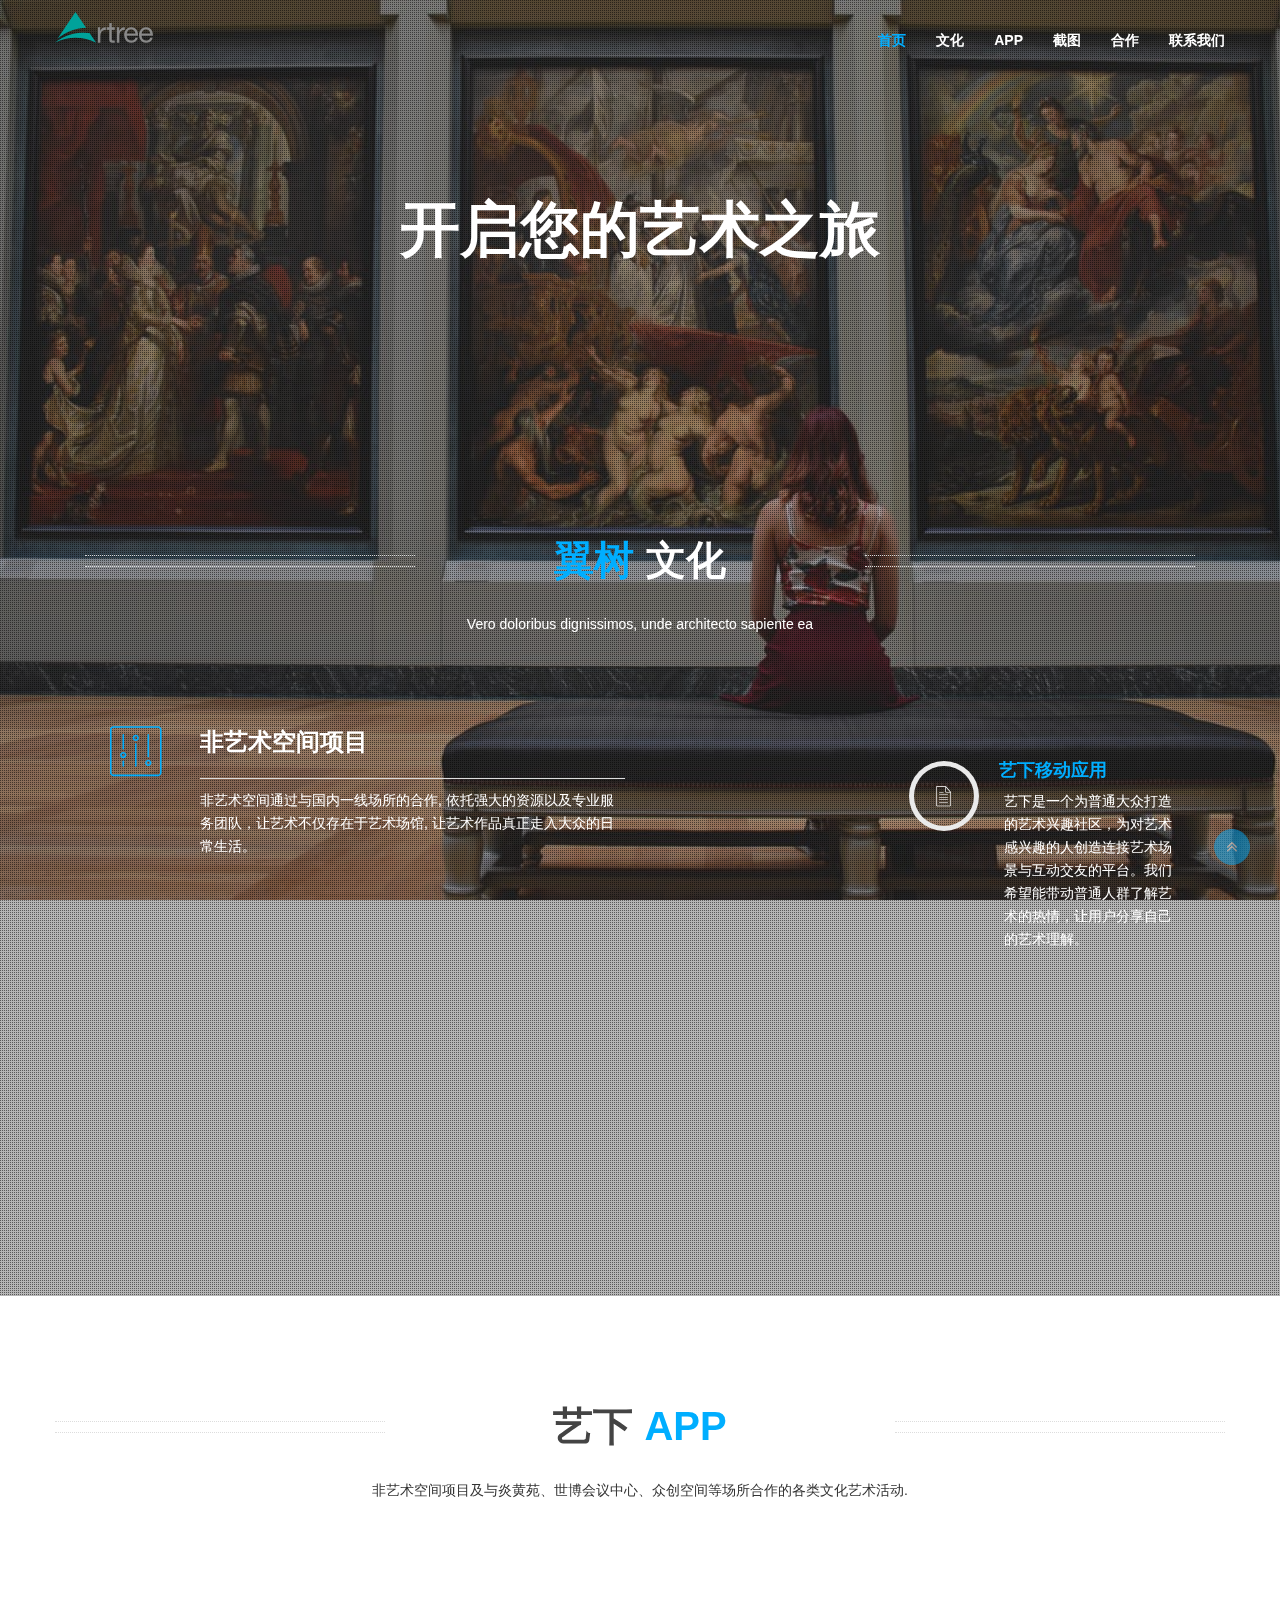
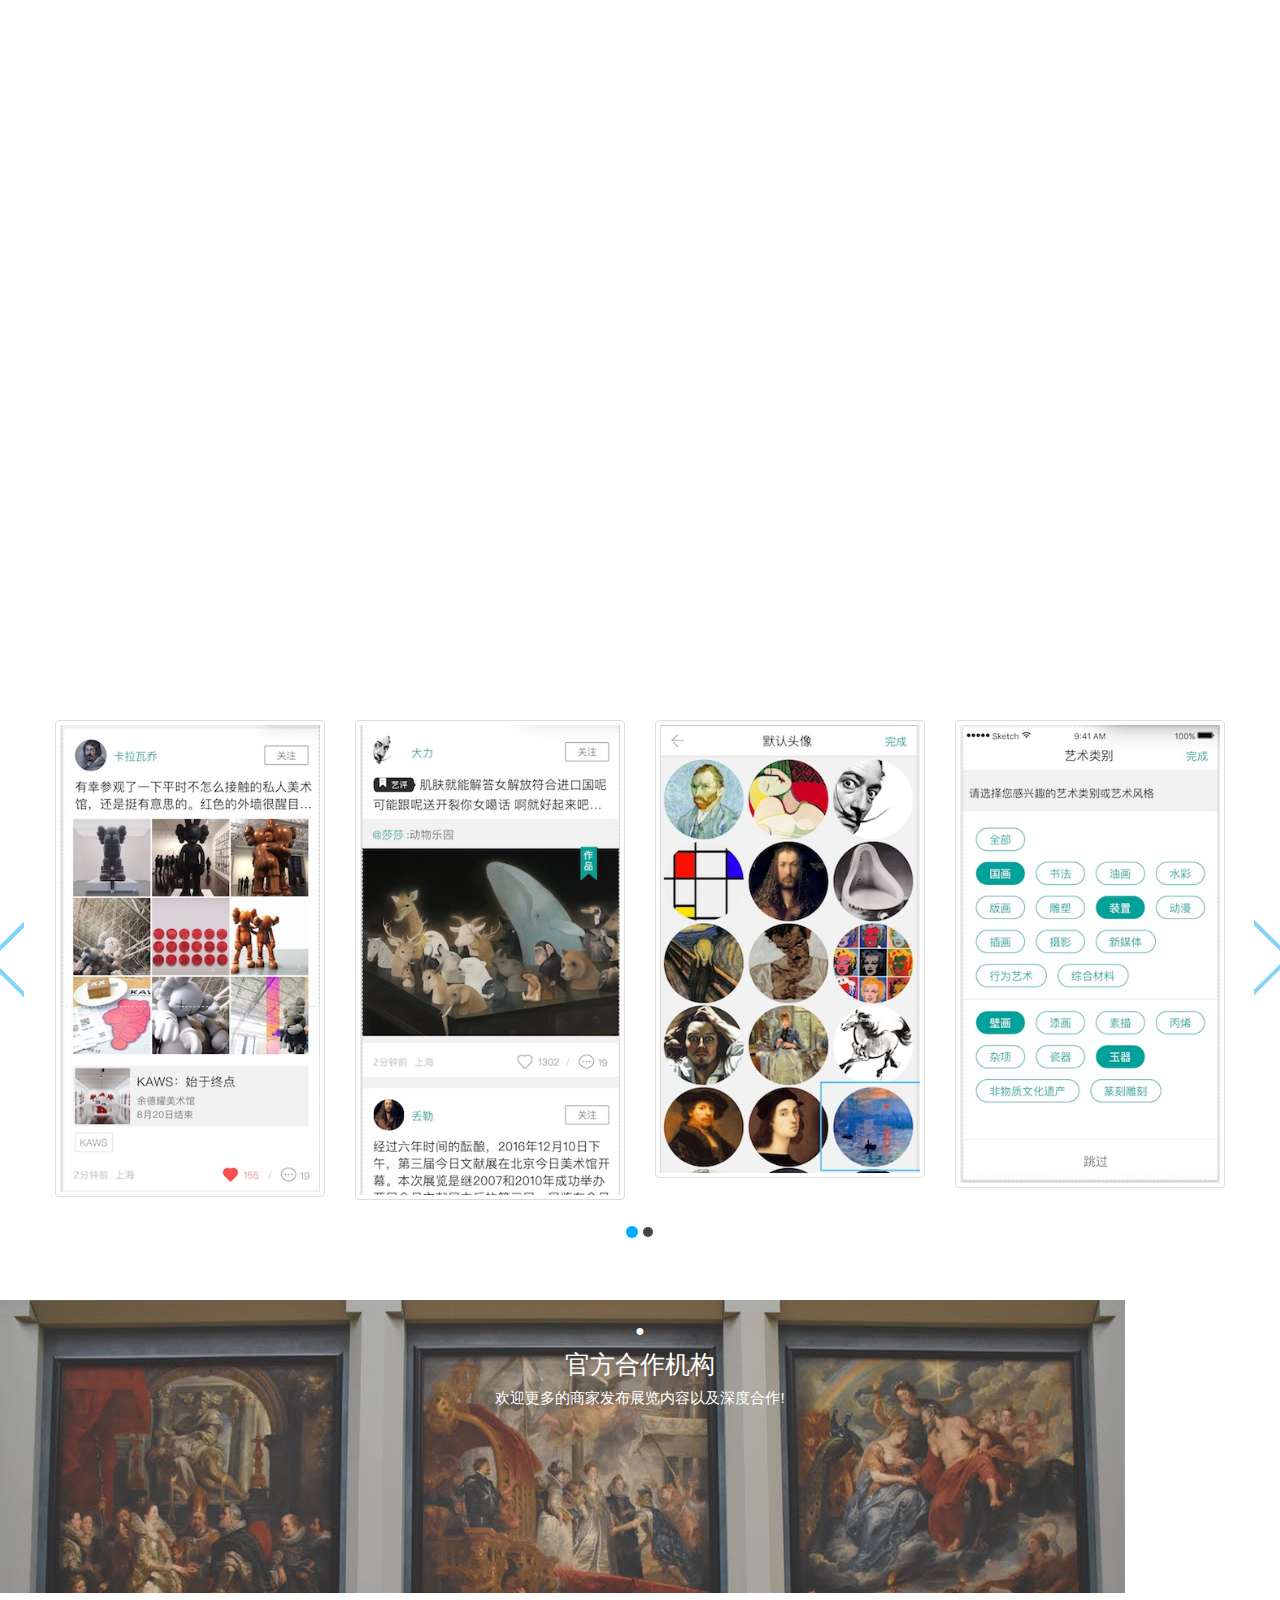
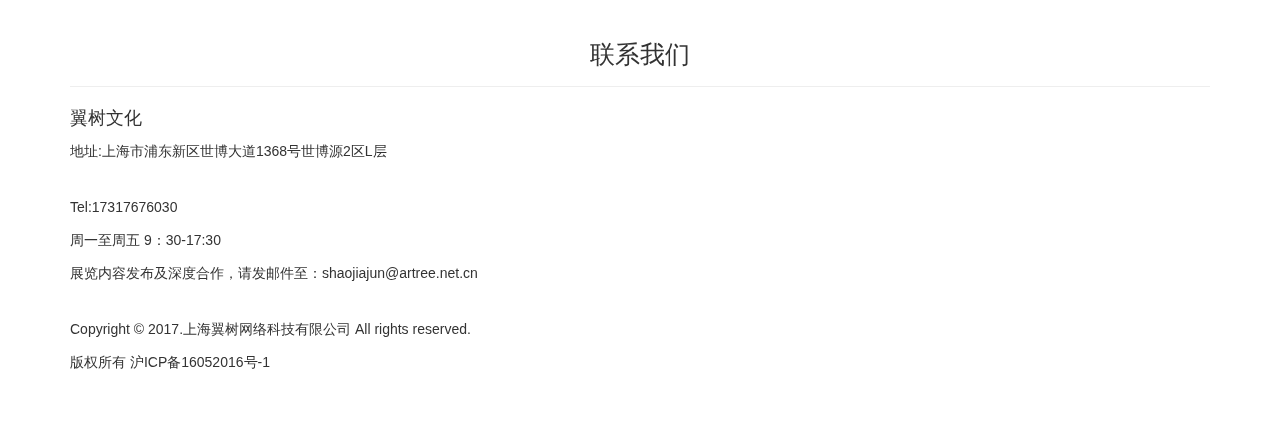
==== commit faba5591: "更新图片" ====
--- a/ArTree/index.html
+++ b/ArTree/index.html
@@ -60,7 +60,7 @@
 					    </button>
 					    <div class="navbar-brand">
 						    <a href="#" class="page-scroll">
-						    	<img class="img-responsive" src="images/logo1.png" alt="logo">
+						    	<img class="img-responsive" src="images/logo1.jpg" alt="logo">
 						    	<!--<img class="logo-responsive" src="images/icon58.png" alt="logo">-->
 						    	<!--<p>翼树网络科技</p>-->
 						    </a> 
@@ -69,11 +69,12 @@
 					<div class="collapse navbar-collapse clearfix navMenu" role="navigation">
 						<ul class="nav navbar-nav navbar-right">
 				            <li class="active"><a class="page-scroll" href="#slider-part" >首页</a></li>
-				            <li><a class="page-scroll" href="#feature" >功能</a> </ li>
+				            <li> <a class="page-scroll" href="#benefit">文化</a> </ li>
+				            <li><a class="page-scroll" href="#feature" >APP</a> </ li>
 							<!--<li> <a class="page-scroll" href="#process">进程</a> </ li>-->
 							<!--<li> <a class="page-scroll" href="#about">关于</a> </ li>-->
 							<li> <a class="page-scroll" href="#overview">截图</a> </ li>
-							<li> <a class="page-scroll" href="#benefit">团队</a> </ li>
+							
 							<li> <a class="page-scroll" href="#clients">合作</a> </ li>
 							<li> <a class="page-scroll" href="#contactus">联系我们</a> </ li>
 				        </ul>
@@ -93,214 +94,23 @@
     				<div class="slider-content text-center">
     					<h2 class="slider-title">开启您的艺术之旅</h2>
     					<div class="btn-container">
-    						<button id="downloadAPPBtn" class="btn btn-default" onclick="location='https://itunes.apple.com/cn/app/id1180851491?mt=8'">下载APP</button>
-    						<button class="btn btn-default featured" onclick="location='http://m.artree.net.cn/'">预览网页</button>
+    						<!--<button id="downloadAPPBtn" class="btn btn-default" onclick="location='https://itunes.apple.com/cn/app/id1180851491?mt=8'">下载APP</button>
+    						<button class="btn btn-default featured" onclick="location='http://m.artree.net.cn/'">预览网页</button>-->
     						
     					</div>
-    					<img class="scanCode" src="images/scanCode.jpg" />
-    					<img class="scanCode" src="images/scanCode2.jpg" />
+    					<!--<img class="scanCode" src="images/scanCode.jpg" />
+    					<img class="scanCode" src="images/scanCode2.jpg" />-->
     				</div>
     			</div>
-    		</div><!-- row end -->
-    	</div> <!-- container end -->
+    		</div>
+    	</div>
     </section>
+    
+     <!-- container end -->
+    <!-- row end -->
     <!-- section slider end -->
 
 
-    <!-- Section features start -->
-    <section id="feature">
-    	<div class="container">
-    		<div class="row">
-    			<div class="heading-inner text-center">
-    				<h2 class="sec-title">欢迎来到 <span>艺下</span></h2>
-    				<p>非艺术空间项目及与炎黄苑、世博会议中心、众创空间等场所合作的各类文化艺术活动.</p>
-    			</div>
-    		</div> <!-- heading row end -->
-			<div class="row">
-				<div class="col-md-4 col-sm-6">
-					<div class="row">
-						<div class="col-md-12 wow slideInLeft" data-wow-delay=".3s">
-							<div class="about-inner ">
-	                            <i class="icon icon-adjustments"></i>
-	                            <div class="about-content">
-	                                <h4>艺术 社区</h4>
-	                                <p> 艺术是源于生活，又高于生活。但又不能高的太多，希望艺术能够跟生活、商业有机完美的结合在一起，真正成为一个可复制、可持续发展的艺术介入生活和商业的模式.</p>
-	                            </div>
-	                        </div>
-						</div>
-						<div class="col-md-12  wow slideInLeft" data-wow-delay=".5s">
-							<div class="about-inner ">
-	                            <i class="icon icon-heart"></i>
-	                            <div class="about-content">
-	                                <h4>艺术 分享</h4>
-	                                <p> 当您发现好的艺术品当时候，如果不分享给他人岂不是很可惜？来吧，这里拥有大量当艺术爱好者，互相分享，互相点评，互相学习！.</p>
-	                            </div>
-	                        </div>
-						</div>
-					</div> <!-- row end -->
-                </div>
-
-                <div class="col-md-4 col-sm-4 col-xs-4 visible-md visible-lg wow fadeInDown" data-wow-delay=".3s">
-                    <img src="images/sec-img/img2.png" alt="" class="img-responsive">
-                </div>
-
-                <div class="col-md-4 col-sm-6">
-                	<div class="row">
-						<div class="col-md-12 wow slideInRight" data-wow-delay=".3s">
-							<div class="about-inner ">
-	                            <i class="icon icon-lightbulb"></i>
-	                            <div class="about-content">
-	                                <h4>艺术 地标</h4>
-	                                <p> 在这里您可以随时随地发现周边到艺术展览，这里拥有很全面，最新到展览信息，画家艺术特点，签到，等等.</p>
-	                            </div>
-	                        </div>
-						</div>
-						<div class="col-md-12 wow slideInRight" data-wow-delay=".5s">
-							<div class="about-inner ">
-	                            <i class="icon icon-presentation"></i>
-	                            <div class="about-content">
-	                                <h4>艺术 体验</h4>
-	                                <p> 艺术体验会伴随着强烈的情感情绪，把艺术家长期对于生活的感受、观察和思考，形成艺术创作的基础和前提，乃至萌发不可遏制的创作欲望.</p>
-	                            </div>
-	                        </div>
-						</div>
-					</div> <!-- row end -->
-                </div>
-			</div><!-- row end -->
-    	</div><!-- container end -->
-    </section>
-    <!-- Section features end -->
-
-	<!-- section about start -->
-	<!-- section about end -->
-	
-
-    <!-- section counter start -->
-   
-    <!-- section counter end -->
-	<!-- scetion screenshot start -->
-	<section id="overview">
-		<div class="container">
-			<div class="row">
-    			<div class="heading-inner text-center">
-    				<h2 class="sec-title">艺下 <span>画廊</span></h2>
-                     
-    				<p>Vero doloribus dignissimos, unde architecto sapiente ea expedita non magnam aliquam.</p>
-    			</div>
-    		</div> <!-- heading row end -->
-
-			<div class="row">
-				<div class="carousel slide" id="app-carousel" data-ride="carousel">
-                    <ol class="carousel-indicators">
-                        <li data-target="#app-carousel" data-slide-to="0" class="active"></li>
-                        <li data-target="#app-carousel" data-slide-to="1"></li>
-                      </ol>
-					<div class="carousel-inner">
-						<div class="item active">
-                            <div class="row">
-                                <div class="col-xs-12 col-sm-3 col-md-3"> 
-                                    <div class="thumbnail">
-                                        <div class="caption">
-                                            <div class="caption-content">
-                                                <a data-rel="prettyPhoto" href="images/overview/screen1.jpg" > <i class="fa fa-link"></i></a>
-                                            </div>
-                                        </div>
-                                         <img src="images/overview/screen1.jpg" alt="" class="img-responsive">
-                                    </div>
-                                </div> <!-- col end -->
-                                <div class="col-xs-12 col-sm-3 col-md-3"> 
-                                    <div class="thumbnail">
-                                        <div class="caption">
-                                            <div class="caption-content">
-                                                <a data-rel="prettyPhoto" href="images/overview/screen2.jpg"> <i class="fa fa-link"></i></a>
-                                            </div>
-                                        </div>
-                                         <img src="images/overview/screen2.jpg" alt="" class="img-responsive">
-                                    </div>
-                                </div> <!-- col end -->
-                                <div class="col-xs-12 col-sm-3 col-md-3"> 
-                                    <div class="thumbnail">
-                                        <div class="caption">
-                                            <div class="caption-content">
-                                                <a data-rel="prettyPhoto" href="images/overview/screen3.jpg"> <i class="fa fa-link"></i></a>
-                                            </div>
-                                        </div>
-                                         <img src="images/overview/screen3.jpg" alt="" class="img-responsive">
-                                    </div>
-                                </div> <!-- col end -->
-                                <div class="col-xs-6 col-sm-3 col-md-3"> 
-                                    <div class="thumbnail">
-                                        <div class="caption">
-                                            <div class="caption-content">
-                                                <a data-rel="prettyPhoto" href="images/overview/screen4.jpg"> <i class="fa fa-link"></i></a>
-                                            </div>
-                                        </div>
-                                         <img src="images/overview/screen4.jpg" alt="" class="img-responsive">
-                                    </div>
-                                </div> <!-- col end -->
-                            </div> <!-- row end -->
-                        </div> <!-- item end -->
-
-                        <div class="item ">
-                            <div class="row">
-                                <div class="col-xs-12 col-sm-3 col-md-3"> 
-                                    <div class="thumbnail">
-                                        <div class="caption">
-                                            <div class="caption-content">
-                                                <a data-rel="prettyPhoto" href="images/overview/screen5.jpg"> <i class="fa fa-link"></i></a>
-                                            </div>
-                                        </div>
-                                         <img src="images/overview/screen5.jpg" alt="" class="img-responsive">
-                                    </div>
-                                </div> <!-- col end -->
-                                <div class="col-xs-12 col-sm-3 col-md-3"> 
-                                    <div class="thumbnail">
-                                        <div class="caption">
-                                            <div class="caption-content">
-                                                <a data-rel="prettyPhoto" href="images/overview/screen6.jpg"> <i class="fa fa-link"></i></a>
-                                            </div>
-                                        </div>
-                                         <img src="images/overview/screen6.jpg" alt="" class="img-responsive">
-                                    </div>
-                                </div> <!-- col end -->
-                                <div class="col-xs-12 col-sm-3 col-md-3"> 
-                                    <div class="thumbnail">
-                                        <div class="caption">
-                                            <div class="caption-content">
-                                                <a data-rel="prettyPhoto" href="images/overview/screen7.jpg"> <i class="fa fa-link"></i></a>
-                                            </div>
-                                        </div>
-                                         <img src="images/overview/screen7.jpg" alt="" class="img-responsive">
-                                    </div>
-                                </div> <!-- col end -->
-                                <div class="col-xs-12 col-sm-3 col-md-3"> 
-                                    <div class="thumbnail">
-                                        <div class="caption">
-                                            <div class="caption-content">
-                                                <a data-rel="prettyPhoto" href="images/overview/screen8.jpg"> <i class="fa fa-link"></i></a>
-                                            </div>
-                                        </div>
-                                         <img src="images/overview/screen8.jpg" alt="" class="img-responsive">
-                                    </div>
-                                </div> <!-- col end -->
-                            </div> <!-- row end -->
-                        </div> <!-- item end -->
-                        
-                       
-					</div> <!-- carousel-inner end -->
-					<!-- Controls -->
-					  <a class="left carousel-control" href="#app-carousel" role="button" data-slide="prev">
-					    <span aria-hidden="true"><img src="images/arrow-left.png" alt=""></span>
-					  </a>
-					  <a class="right carousel-control" href="#app-carousel" role="button" data-slide="next">
-					    <span  aria-hidden="true"> <img src="images/arrow-right.png" alt=""></span>
-					  </a>
-				</div>
-			</div>
-		</div>
-	</section>
-	<!-- scetion screenshot end -->
-	
 
 	<!-- Section Benifit start -->
 	<section id="benefit" class="benifit">
@@ -347,7 +157,7 @@
 	    					<div class="row">
 	    						<div class="col-md-5 visible-md visible-lg wow fadeInUp" data-wow-delay=".9s" >
 		    						<div class="item-img">
-		    							<img src="images/slider/slider2.png" alt="" class="img-responsive">
+		    							<!--<img src="images/slider/slider2.png" alt="" class="img-responsive">-->
 		    						</div>
 	    						</div>
 	    						<div class="col-md-7">
@@ -380,6 +190,203 @@
 	</section>
 	<!-- Section Benifit End -->
 
+
+    <!-- Section features start -->
+    <section id="feature">
+    	<div class="container">
+    		<div class="row">
+    			<div class="heading-inner text-center">
+    				<h2 class="sec-title">艺下 <span>APP</span></h2>
+    				<p>非艺术空间项目及与炎黄苑、世博会议中心、众创空间等场所合作的各类文化艺术活动.</p>
+    			</div>
+    		</div> <!-- heading row end -->
+			<div class="row">
+				<div class="col-md-4 col-sm-6">
+					<div class="row">
+						<div class="col-md-12 wow slideInLeft" data-wow-delay=".3s">
+							<div class="about-inner ">
+	                            <i class="icon icon-adjustments"></i>
+	                            <div class="about-content">
+	                                <h4>艺术 社区</h4>
+	                                <p> 艺术是源于生活，又高于生活。但又不能高的太多，希望艺术能够跟生活、商业有机完美的结合在一起，真正成为一个可复制、可持续发展的艺术介入生活和商业的模式.</p>
+	                            </div>
+	                        </div>
+						</div>
+						<div class="col-md-12  wow slideInLeft" data-wow-delay=".5s">
+							<div class="about-inner ">
+	                            <i class="icon icon-heart"></i>
+	                            <div class="about-content">
+	                                <h4>艺术 分享</h4>
+	                                <p> 当您发现好的艺术品当时候，如果不分享给他人岂不是很可惜？来吧，这里拥有大量当艺术爱好者，互相分享，互相点评，互相学习！.</p>
+	                            </div>
+	                        </div>
+						</div>
+					</div> <!-- row end -->
+                </div>
+
+                <div class="col-md-4 col-sm-4 col-xs-4 visible-md visible-lg wow fadeInDown" data-wow-delay=".3s">
+                    <img src="images/sec-img/img2.png" alt="" class="img-responsive">
+                </div>
+
+                <div class="col-md-4 col-sm-6">
+                	<div class="row">
+						<div class="col-md-12 wow slideInRight" data-wow-delay=".3s">
+							<div class="about-inner ">
+	                            <i class="icon icon-lightbulb"></i>
+	                            <div class="about-content">
+	                                <h4>艺术 地标</h4>
+	                                <p> 在这里您可以随时随地发现周边到艺术展览，这里拥有很全面，最新到展览信息，画家艺术特点，签到，等等.</p>
+	                            </div>
+	                        </div>
+						</div>
+						<div class="col-md-12 wow slideInRight" data-wow-delay=".5s">
+							<div class="about-inner ">
+	                            <i class="icon icon-presentation"></i>
+	                            <div class="about-content">
+	                                <h4>艺术 体验</h4>
+	                                <p> 艺术体验会伴随着强烈的情感情绪，把艺术家长期对于生活的感受、观察和思考，形成艺术创作的基础和前提，乃至萌发不可遏制的创作欲望.</p>
+	                            </div>
+	                        </div>
+						</div>
+					</div> <!-- row end -->
+                </div>
+			</div><!-- row end -->
+    	</div><!-- container end -->
+    </section>
+    <!-- Section features end -->
+
+	<!-- section about start -->
+	<!-- section about end -->
+	
+
+    <!-- section counter start -->
+   
+    <!-- section counter end -->
+	<!-- scetion screenshot start -->
+	<section id="overview">
+		<div class="container">
+			<!--<div class="row">
+    			<div class="heading-inner text-center">
+    				<h2 class="sec-title">艺下 <span>画廊</span></h2>
+                     
+    				<p>Vero doloribus dignissimos, unde architecto sapiente ea expedita non magnam aliquam.</p>
+    			</div>
+    		</div> -->
+    			
+    		<!-- heading row end -->
+
+			<div class="row">
+				<div class="carousel slide" id="app-carousel" data-ride="carousel">
+                    <ol class="carousel-indicators">
+                        <li data-target="#app-carousel" data-slide-to="0" class="active"></li>
+                        <li data-target="#app-carousel" data-slide-to="1"></li>
+                      </ol>
+					<div class="carousel-inner">
+						<div class="item active">
+                            <div class="row">
+                                <div class="col-xs-12 col-sm-3 col-md-3"> 
+                                    <div class="thumbnail">
+                                        <div class="caption">
+                                            <div class="caption-content">
+                                                <a data-rel="prettyPhoto" href="images/overview/screen1.jpg" > <i class="fa fa-link"></i></a>
+                                            </div>
+                                        </div>
+                                         <img src="images/overview/screen1.jpg" alt="" class="img-responsive">
+                                    </div>
+                                </div> <!-- col end -->
+                                <div class="col-xs-12 col-sm-3 col-md-3"> 
+                                    <div class="thumbnail">
+                                        <div class="caption">
+                                            <div class="caption-content">
+                                                <a data-rel="prettyPhoto" href="images/overview/screen2.jpg"> <i class="fa fa-link"></i></a>
+                                            </div>
+                                        </div>
+                                         <img src="images/overview/screen2.jpg" alt="" class="img-responsive">
+                                    </div>
+                                </div> <!-- col end -->
+                                <div class="col-xs-12 col-sm-3 col-md-3"> 
+                                    <div class="thumbnail">
+                                        <div class="caption">
+                                            <div class="caption-content">
+                                                <a data-rel="prettyPhoto" href="images/overview/screen3.jpg"> <i class="fa fa-link"></i></a>
+                                            </div>
+                                        </div>
+                                         <img src="images/overview/screen3.jpg" alt="" class="img-responsive">
+                                    </div>
+                                </div> <!-- col end -->
+                                <div class="col-xs-6 col-sm-3 col-md-3"> 
+                                    <div class="thumbnail">
+                                        <div class="caption">
+                                            <div class="caption-content">
+                                                <a data-rel="prettyPhoto" href="images/overview/screen4.jpg"> <i class="fa fa-link"></i></a>
+                                            </div>
+                                        </div>
+                                         <img src="images/overview/screen4.jpg" alt="" class="img-responsive">
+                                    </div>
+                                </div> <!-- col end -->
+                            </div> <!-- row end -->
+                        </div> <!-- item end -->
+
+                        <div class="item ">
+                            <div class="row">
+                                <div class="col-xs-12 col-sm-3 col-md-3"> 
+                                    <div class="thumbnail">
+                                        <div class="caption">
+                                            <div class="caption-content">
+                                                <a data-rel="prettyPhoto" href="images/overview/screen5.jpg"> <i class="fa fa-link"></i></a>
+                                            </div>
+                                        </div>
+                                         <img src="images/overview/screen5.jpg" alt="" class="img-responsive">
+                                    </div>
+                                </div> <!-- col end -->
+                                <div class="col-xs-12 col-sm-3 col-md-3"> 
+                                    <div class="thumbnail">
+                                        <div class="caption">
+                                            <div class="caption-content">
+                                                <a data-rel="prettyPhoto" href="images/overview/screen6.jpg"> <i class="fa fa-link"></i></a>
+                                            </div>
+                                        </div>
+                                         <img src="images/overview/screen6.jpg" alt="" class="img-responsive">
+                                    </div>
+                                </div> <!-- col end -->
+                                <div class="col-xs-12 col-sm-3 col-md-3"> 
+                                    <div class="thumbnail">
+                                        <div class="caption">
+                                            <div class="caption-content">
+                                                <a data-rel="prettyPhoto" href="images/overview/screen7.jpg"> <i class="fa fa-link"></i></a>
+                                            </div>
+                                        </div>
+                                         <img src="images/overview/screen7.jpg" alt="" class="img-responsive">
+                                    </div>
+                                </div> <!-- col end -->
+                                <div class="col-xs-12 col-sm-3 col-md-3"> 
+                                    <div class="thumbnail">
+                                        <div class="caption">
+                                            <div class="caption-content">
+                                                <a data-rel="prettyPhoto" href="images/overview/screen8.jpg"> <i class="fa fa-link"></i></a>
+                                            </div>
+                                        </div>
+                                         <img src="images/overview/screen8.jpg" alt="" class="img-responsive">
+                                    </div>
+                                </div> <!-- col end -->
+                            </div> <!-- row end -->
+                        </div> <!-- item end -->
+                        
+                       
+					</div> <!-- carousel-inner end -->
+					<!-- Controls -->
+					  <a class="left carousel-control" href="#app-carousel" role="button" data-slide="prev">
+					    <span aria-hidden="true"><img src="images/arrow-left.png" alt=""></span>
+					  </a>
+					  <a class="right carousel-control" href="#app-carousel" role="button" data-slide="next">
+					    <span  aria-hidden="true"> <img src="images/arrow-right.png" alt=""></span>
+					  </a>
+				</div>
+			</div>
+		</div>
+	</section>
+	<!-- scetion screenshot end -->
+	
 
 <!-- section download start -->
 	<!-- section download end -->
--- a/ArTree/css/style.css
+++ b/ArTree/css/style.css
@@ -600,7 +600,7 @@
 	margin: 0 auto;
 	width: 50px;
 	height: 50px;
-	background: rgba(0,0,0,0.7);
+	background: rgba(0,0,0,0.2);
 	color: #fff;
 	border-radius: 100%;
 	padding-top: 18px;
@@ -616,7 +616,7 @@
 
 }
 .thumbnail:hover .caption{
-	opacity: 1;
+	opacity: .4;
 	top: 0px;
 	z-index: 999;
 }
@@ -1193,7 +1193,8 @@
     left: 0px;
     width: 100%;
     height: 100%;
-    background: none repeat scroll 0% 0% rgba(0, 0, 0, 0.6);
+    background-color: white;
+    /*background: none repeat scroll 0% 0% rgba(0, 0, 0, 0.6);*/
 }
 
 
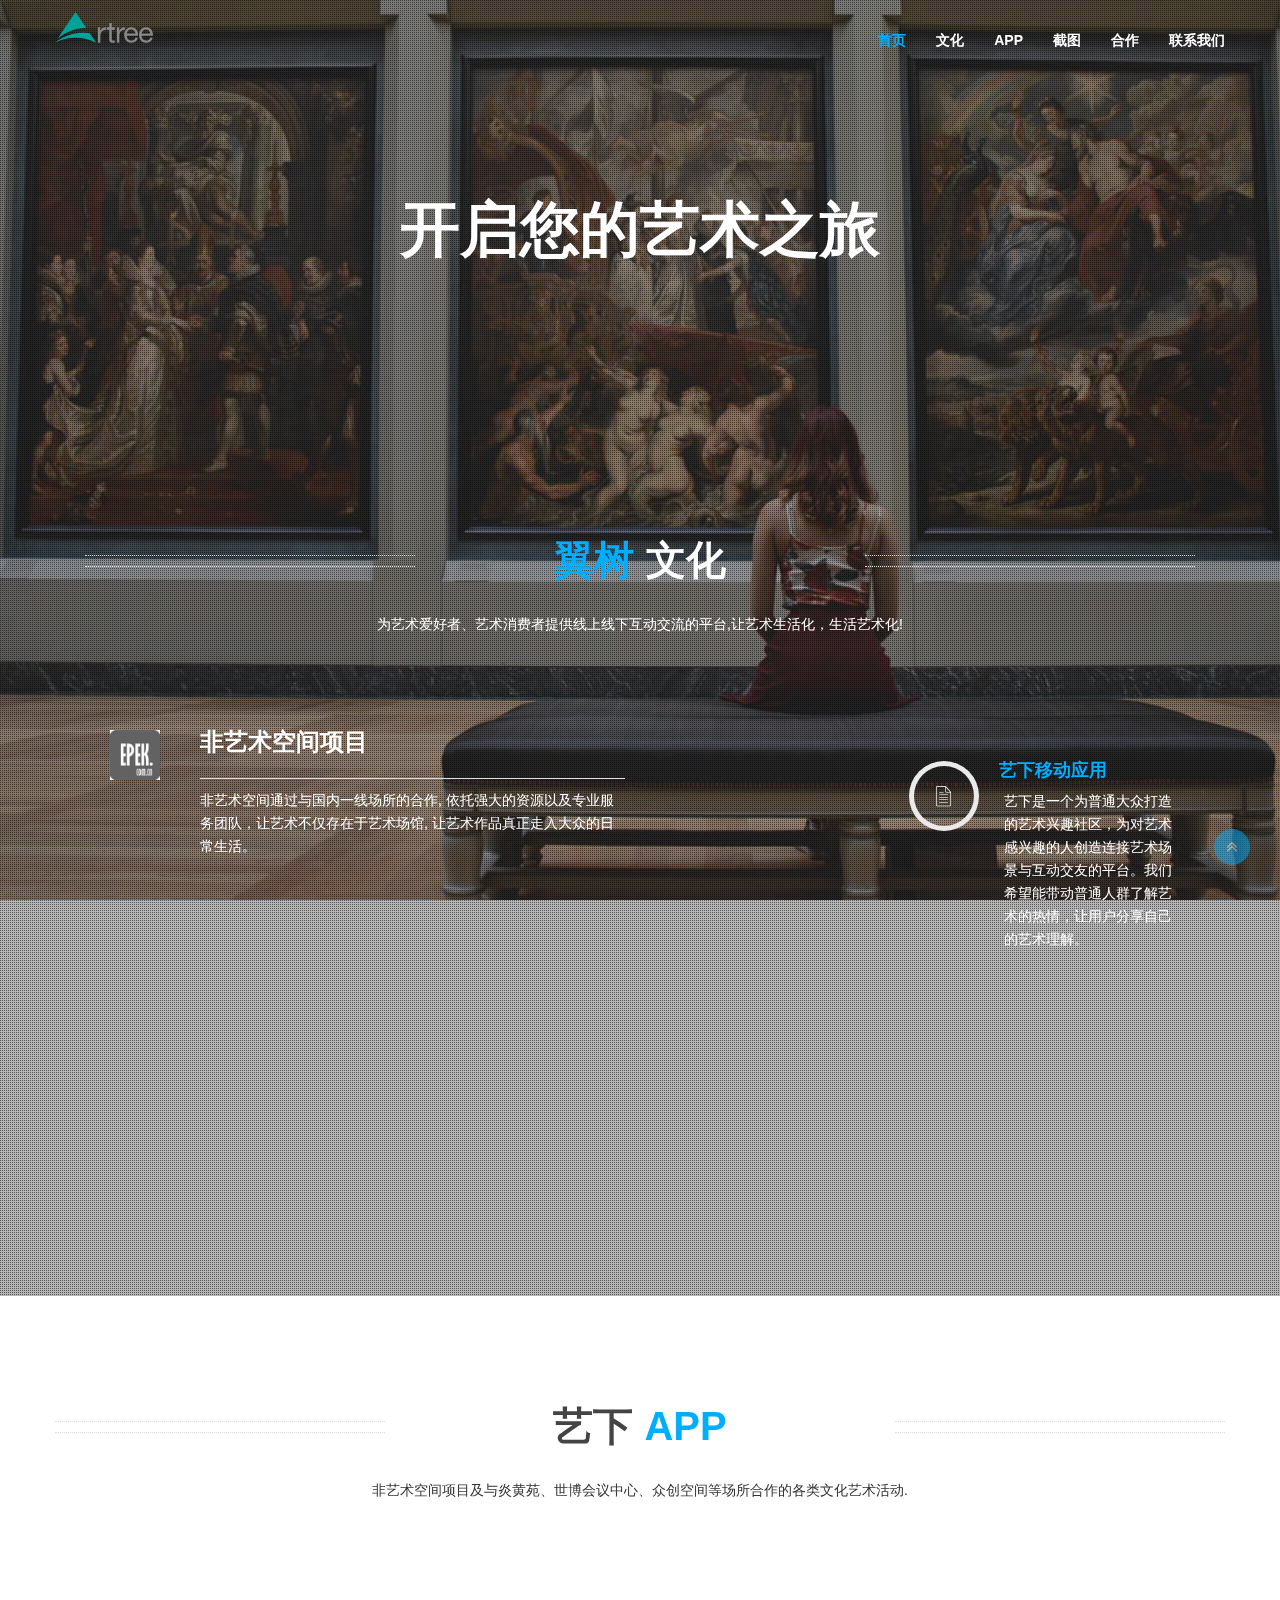
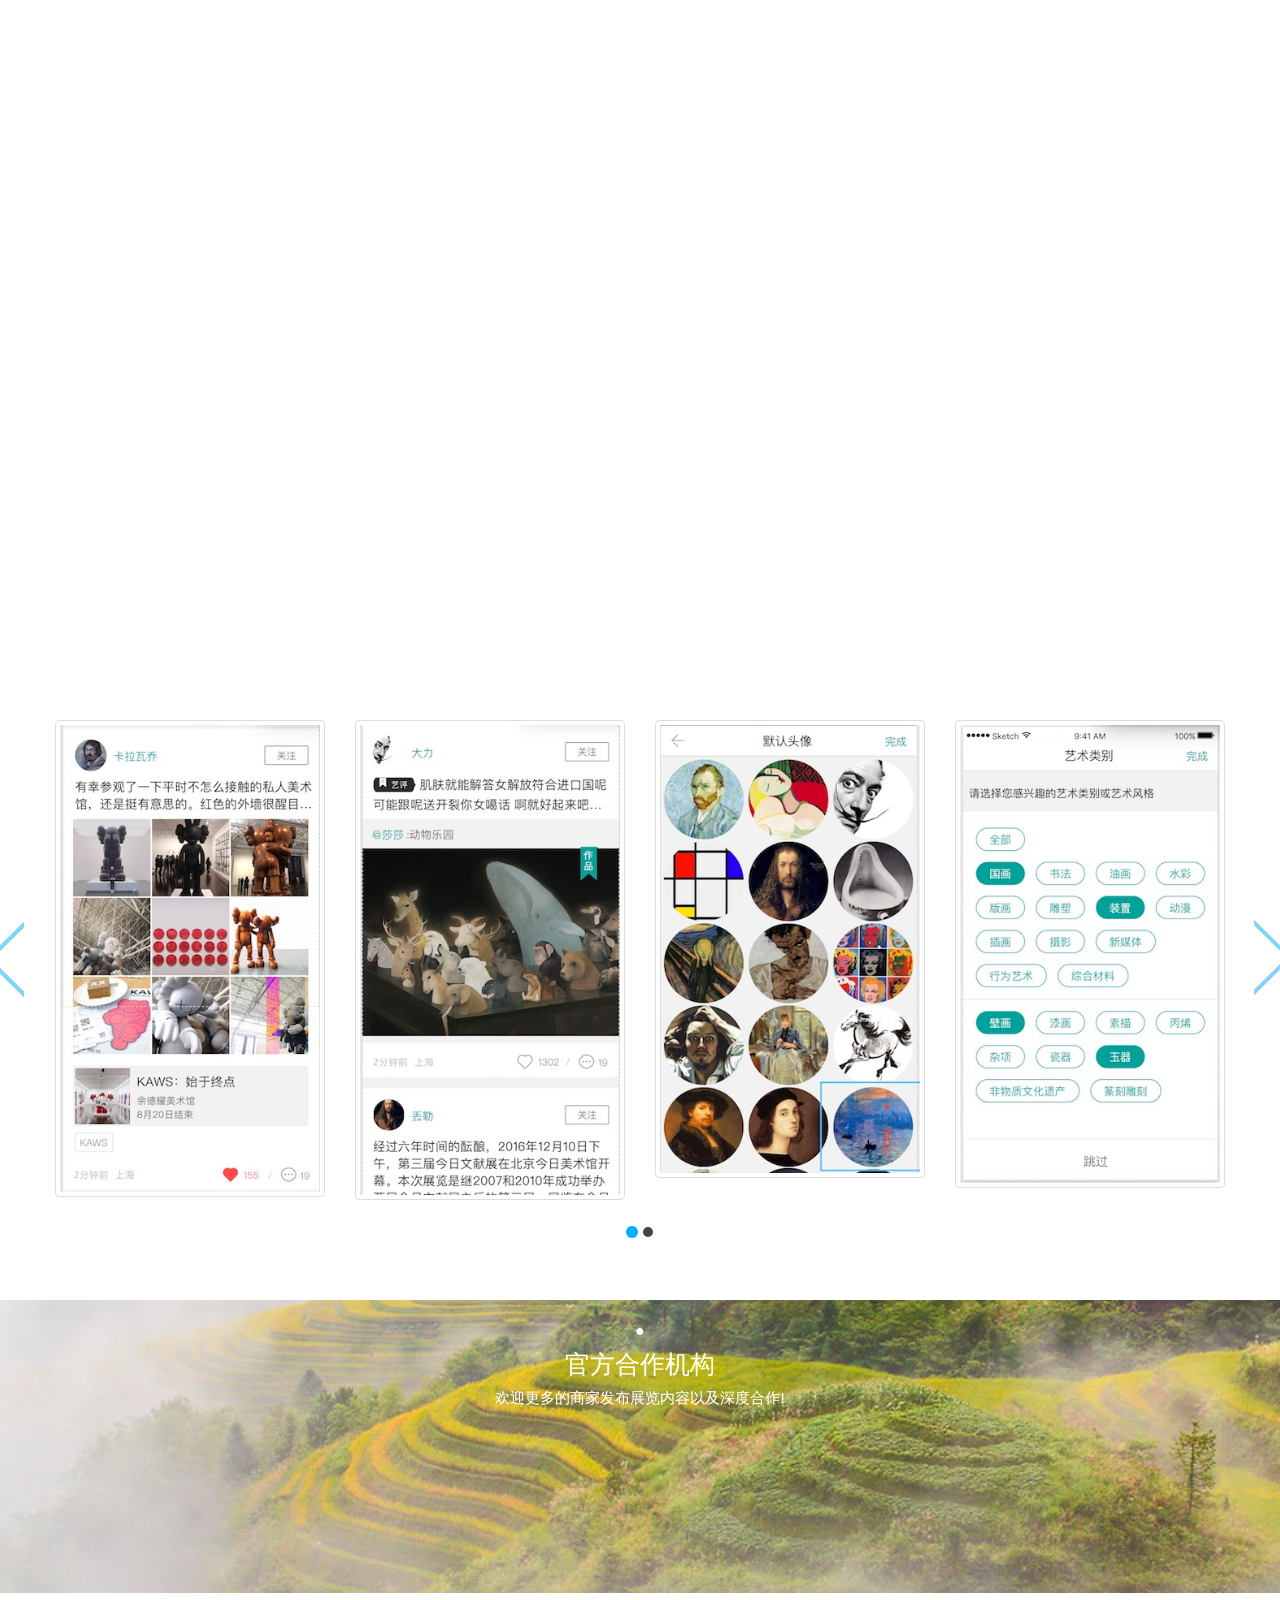
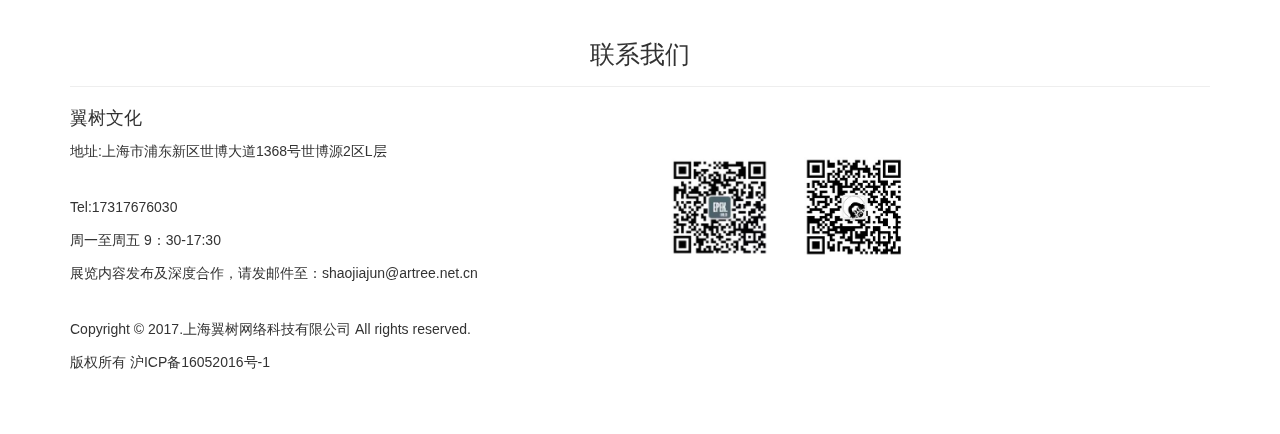
==== commit 75d9c807: "合作背景" ====
--- a/ArTree/index.html
+++ b/ArTree/index.html
@@ -120,7 +120,7 @@
 	    			<div class="heading-inner text-center">
 	    				<h2 class="sec-title"><span>翼树</span> 文化</h2>
                         <div class="line-btm c-white"></div>
-	    				<p>Vero doloribus dignissimos, unde architecto sapiente ea </p>
+	    				<p>为艺术爱好者、艺术消费者提供线上线下互动交流的平台,让艺术生活化，生活艺术化! </p>
 	    			</div>
 	    		</div> <!-- heading row end -->
 	    		<div class="row">
@@ -128,7 +128,8 @@
 	    				<div class="item-wrapper">
 	    				 	<ul class="item-list-left">
 	    				 		<li class="wow fadeInDown" data-wow-delay=".3s">
-		    				 		 <i class="icon icon-adjustments"></i>
+		    				 		 <i class="icon"><img style="width: 50px; height: 50px;" src="images/sec-img/yipaike.jpg" /></i>
+		    				 		 <!--icon-adjustments-->
 		    				 		 <div class="item-content">
 			    				 		<h3>非艺术空间项目</h3>
 			    				 		<p>非艺术空间通过与国内一线场所的合作, 依托强大的资源以及专业服务团队，让艺术不仅存在于艺术场馆, 让艺术作品真正走入大众的日常生活。</p>
@@ -392,7 +393,7 @@
 	<!-- section download end -->
 
 	<!-- 合作方 Clients start -->
-	<section id="clients" class="clients landing_page_clients">
+	<section id="clients" class=" clients2 landing_page_clients">
 			<div class="clientHead">
 					<p class="PA">•</p>
 					<p class="PA">官方合作机构</p>
@@ -495,7 +496,8 @@
 						</div>
 						<div class="col-md-6">
 							<div class="copyright">
-								
+								<img class="scanCode" src="images/scanCode.jpg" />
+    					<img class="scanCode" src="images/scanCode2.jpg" />
 							</div>
 						</div>
 					</div>
--- a/ArTree/css/style.css
+++ b/ArTree/css/style.css
@@ -973,6 +973,13 @@
 	color: #fff;
 	padding: 20px 0px 55px;
 }
+.clients2{
+	/*background: #00AEFF;*/
+	background:url(../images/bg/compladhyd.png) no-repeat 0px 0px;
+	 
+	color: #fff;
+	padding: 20px 0px 55px;
+}
 .clients-content{
 }
 
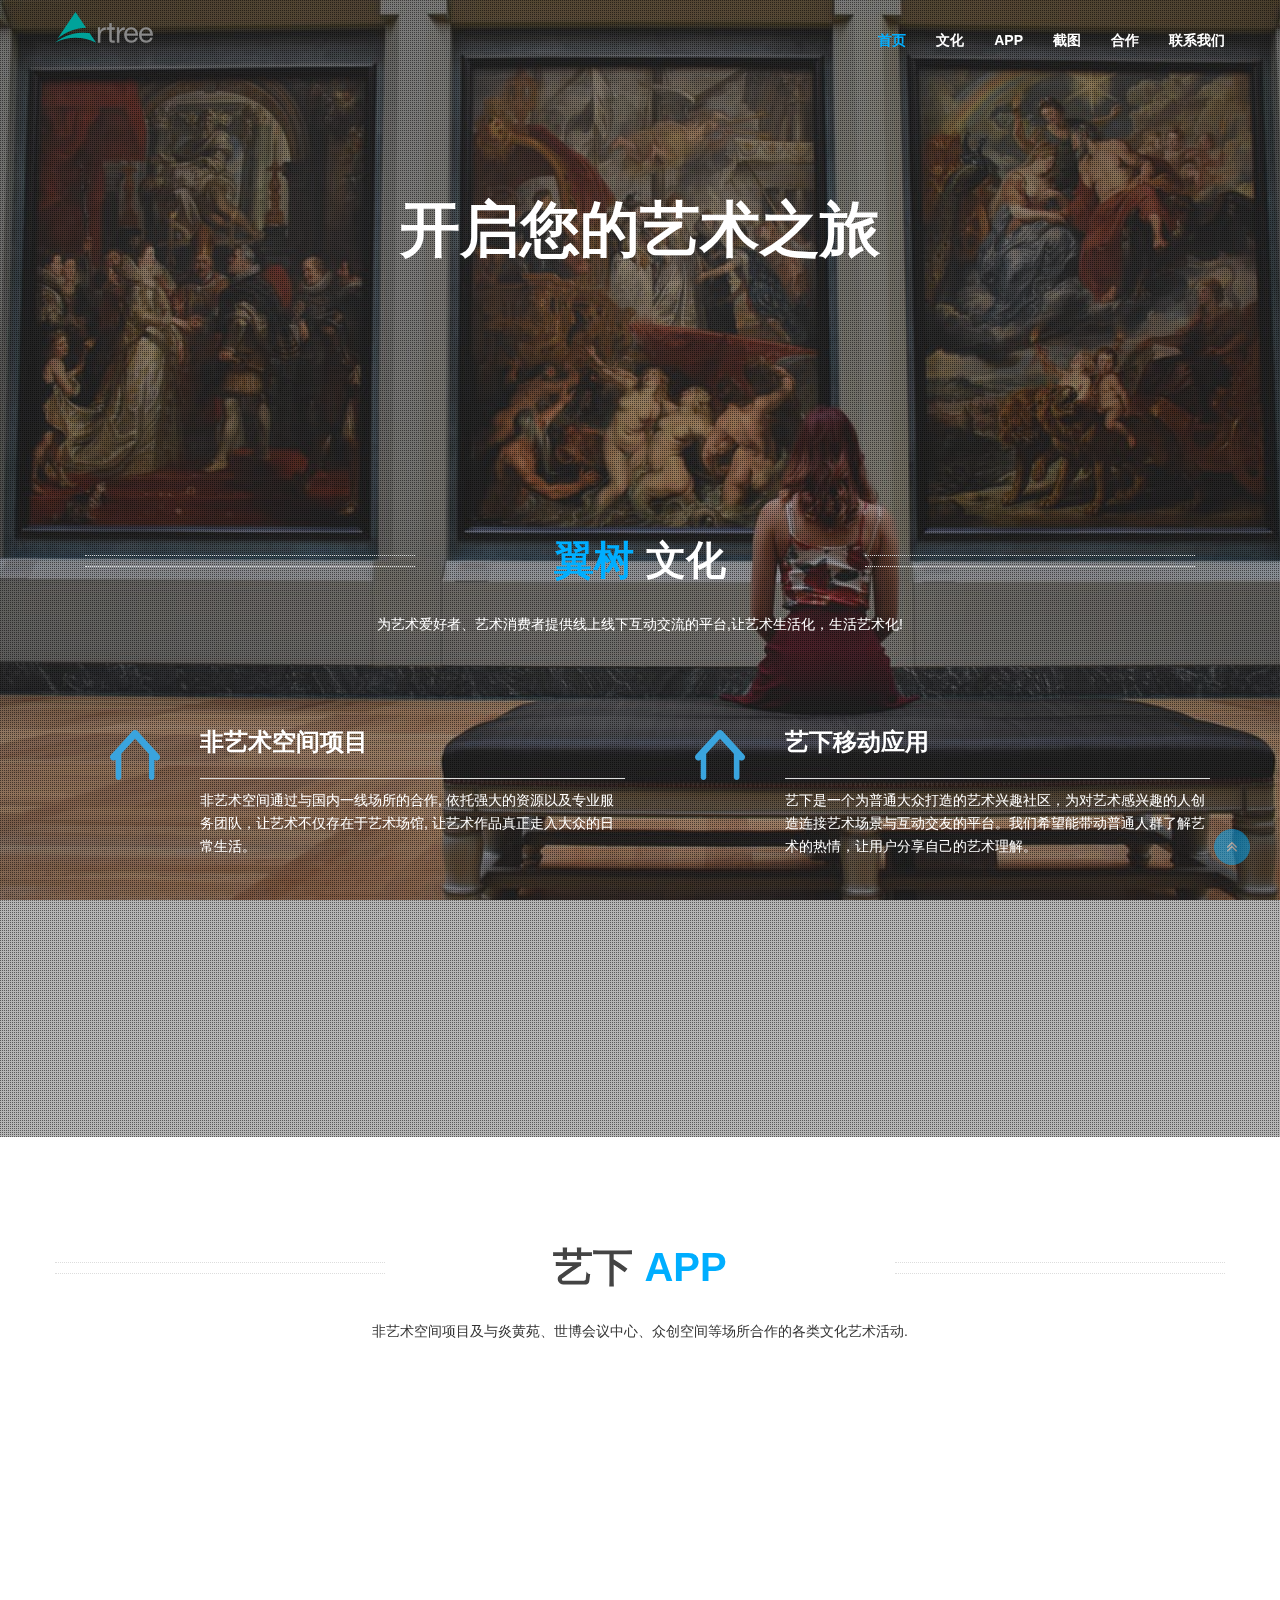
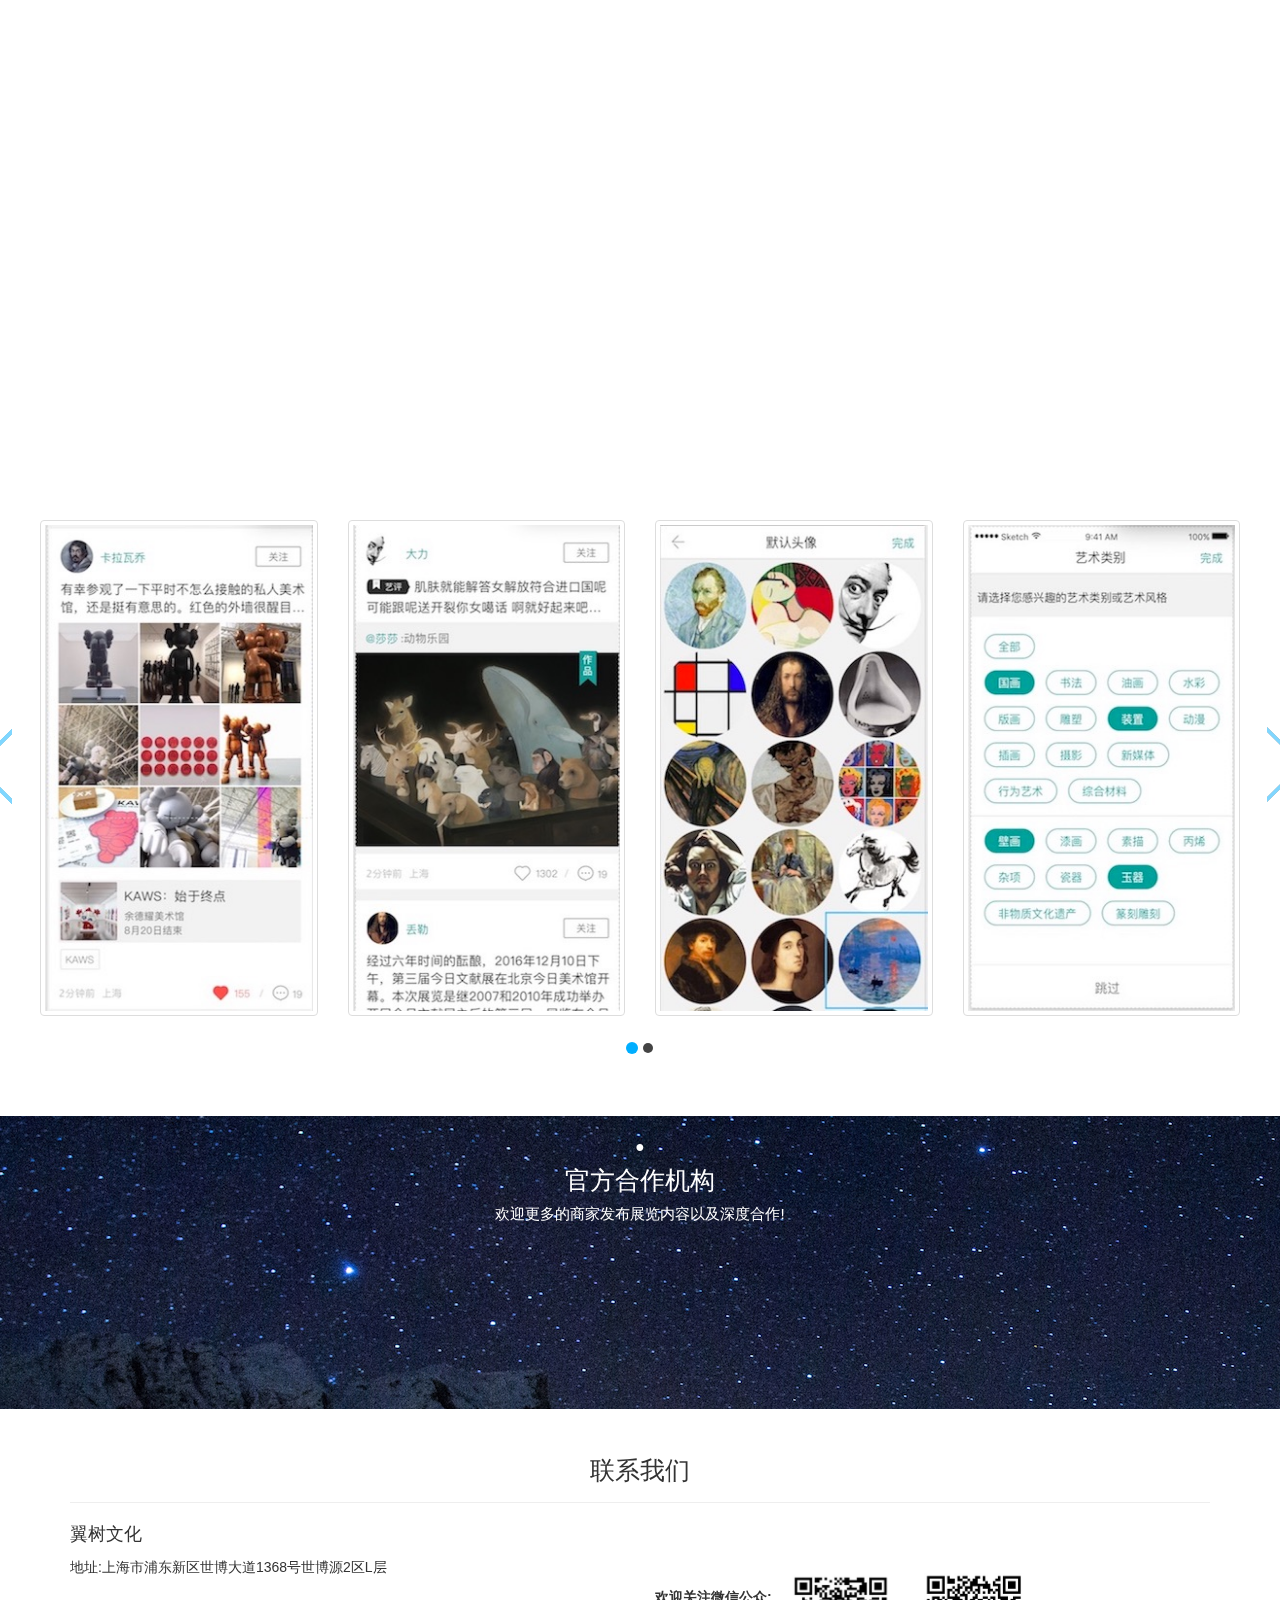
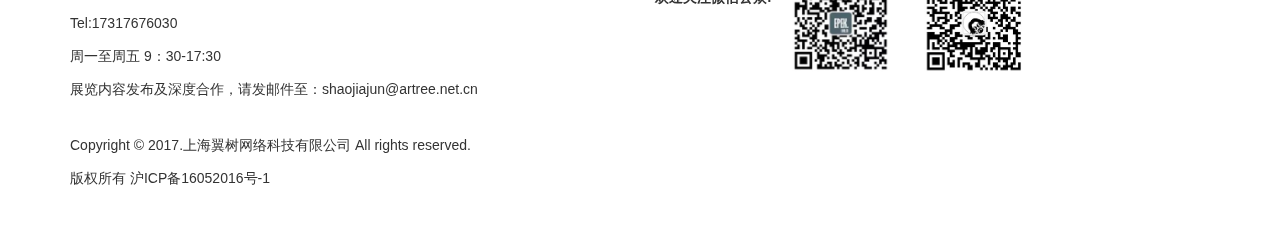
==== commit 314eb66e: "优化" ====
--- a/ArTree/index.html
+++ b/ArTree/index.html
@@ -3,6 +3,14 @@
   <head>
     <meta charset="utf-8">
     <meta http-equiv="X-UA-Compatible" content="IE=edge">
+    <meta name="description" content="翼树网络科技,艺术,非艺术空间"/>
+    <meta name="keywords" content="翼树,艺术,非艺术空间"/>
+    <meta name="author" content="xiaobo, 357786223@qq.com"/>
+    <meta name="robots" content="翼树,翼树网络科技,上海翼树网络科技,艺术,非艺术空间"/>
+    <meta name="viewport" content="initial-scale=1, maximum-scale=3, minimum-scale=1, user-scalable=no">
+    <meta name="apple-mobile-web-app-title" content="翼树">
+    
+    
     <!--//收藏用logo图标-->
     <link rel="bookmark"  type="image/x-icon"  href="images/favicon.ico"/>
     <!--//网站显示页logo图标-->
@@ -124,68 +132,111 @@
 	    			</div>
 	    		</div> <!-- heading row end -->
 	    		<div class="row">
+	    			
+	    			
 	    			<div class="col-md-6 col-sm-6">
 	    				<div class="item-wrapper">
 	    				 	<ul class="item-list-left">
-	    				 		<li class="wow fadeInDown" data-wow-delay=".3s">
-		    				 		 <i class="icon"><img style="width: 50px; height: 50px;" src="images/sec-img/yipaike.jpg" /></i>
+	    				 		<li class="wow fadeInDown" data-wow-delay=".2s">
+		    				 		 <i class="icon"><img style="width: 50px; height: 50px;" src="images/bg/feiyishu.jpg" /></i>
 		    				 		 <!--icon-adjustments-->
 		    				 		 <div class="item-content">
 			    				 		<h3>非艺术空间项目</h3>
 			    				 		<p>非艺术空间通过与国内一线场所的合作, 依托强大的资源以及专业服务团队，让艺术不仅存在于艺术场馆, 让艺术作品真正走入大众的日常生活。</p>
 		    				 		</div>
 	    				 		</li>
+	    				 		
+	    				 		<li class="wow fadeInDown" data-wow-delay=".4s">
+		    				 		<i class="icon"><img style="width: 50px; height: 50px;" src="images/bg/yipake2.jpg" /></i>
+		    				 		<div class="item-content">
+			    				 		<h3>艺拍客</h3>
+			    				 		<p>为广大艺术爱好者提供及时、全面的艺术资讯的同时，我们更为优秀中青年艺术家提供良好的推广与展示平台，支持原创艺术作品创作。</p>
+		    				 		</div>
+	    				 			</li>
+<!--	    				 			
 	    				 		<li class="wow fadeInDown" data-wow-delay=".6s">
-		    				 		<i class="icon icon-lightbulb"></i>
+		    				 		<i class="icon"><img style="width: 50px; height: 50px;" src="images/bg/haiyishu.png" /></i>
 		    				 		<div class="item-content">
 			    				 		<h3>嗨艺树</h3>
 			    				 		<p>一个分享艺术见解的自媒体公众号，这里没有那么高深莫测的艺术，我们只想让大家一起发现艺术带来的美好。</p>
 		    				 		</div>
 	    				 		</li>
-	    				 		<li class="wow fadeInDown" data-wow-delay=".9s">
-		    				 		<i class="icon icon-basket"></i>
-		    				 		<div class="item-content">
-			    				 		<h3>艺拍客</h3>
-			    				 		<p>为广大艺术爱好者提供及时、全面的艺术资讯的同时，我们更为优秀中青年艺术家提供良好的推广与展示平台，支持原创艺术作品创作。</p>
-		    				 		</div>
-	    				 		</li>
+	    				 		-->
 
 	    				 	</ul>
 	    				 </div> 
 	    			</div> <!-- col-md-6 end -->
-	    			<div class="col-md-6 col-sm-6">
+	    			
+	    				<div class="col-md-6 col-sm-6">
+	    				<div class="item-wrapper">
+	    				 	<ul class="item-list-left">
+	    				 		<li class="wow fadeInDown" data-wow-delay=".2s">
+		    				 		 <i class="icon"><img style="width: 50px; height: 50px;" src="images/bg/feiyishu.jpg" /></i>
+		    				 		 <!--icon-adjustments-->
+		    				 		 <div class="item-content">
+			    				 		<h3>艺下移动应用</h3>
+		    									<p> 艺下是一个为普通大众打造的艺术兴趣社区，为对艺术感兴趣的人创造连接艺术场景与互动交友的平台。我们希望能带动普通人群了解艺术的热情，让用户分享自己的艺术理解。</p>
+		    								</div>
+	    				 		</li>
+	    				 		
+	    				 		<li class="wow fadeInDown" data-wow-delay=".4s">
+		    				 		<i class="icon"><img style="width: 50px; height: 50px;" src="images/bg/haiyishu.png" /></i>
+		    				 		<div class="item-content">
+			    				 		<h3>嗨艺树</h3>
+			    				 		<p>一个分享艺术见解的自媒体公众号，这里没有那么高深莫测的艺术，我们只想让大家一起发现艺术带来的美好。</p>
+		    				 		</div>
+	    				 			</li>
+<!--	    				 			
+	    				 		<li class="wow fadeInDown" data-wow-delay=".6s">
+		    				 		<i class="icon"><img style="width: 50px; height: 50px;" src="images/bg/haiyishu.png" /></i>
+		    				 		<div class="item-content">
+			    				 		<h3>嗨艺树</h3>
+			    				 		<p>一个分享艺术见解的自媒体公众号，这里没有那么高深莫测的艺术，我们只想让大家一起发现艺术带来的美好。</p>
+		    				 		</div>
+	    				 		</li>
+	    				 		-->
+
+	    				 	</ul>
+	    				 </div> 
+	    			</div> <!-- col-md-6 end -->
+	    			
+	    			
+	    			<!--<div class="col-md-7 col-sm-3">
 	    				<div class="item-right-list">
 	    					<div class="row">
-	    						<div class="col-md-5 visible-md visible-lg wow fadeInUp" data-wow-delay=".9s" >
+	    						<div class="col-md-4 visible-md visible-lg wow fadeInUp" data-wow-delay=".3s" >
 		    						<div class="item-img">
-		    							<!--<img src="images/slider/slider2.png" alt="" class="img-responsive">-->
+		    							<img src="images/slider/slider21.png" alt="" class="img-responsive">
 		    						</div>
 	    						</div>
-	    						<div class="col-md-7">
+	    						<div class="col-md-6">
 		    						<div class="item-content">
-		    							<ul>
-		    								<li class="wow fadeInDown" data-wow-delay=".3s">
-		    									<i class="icon icon-document"></i>
+		    								<li class="wow fadeInDown" data-wow-delay=".2s">
+		    									<i class="icon "><img style="width: 50px; height: 50px;" src="images/bg/yixiaicon.png" /></i>
 		    									<h4>艺下移动应用</h4>
 		    									<p> 艺下是一个为普通大众打造的艺术兴趣社区，为对艺术感兴趣的人创造连接艺术场景与互动交友的平台。我们希望能带动普通人群了解艺术的热情，让用户分享自己的艺术理解。</p>
 		    								</li>
-		    								<!--<li class="wow fadeInDown" data-wow-delay=".6s">
+		    							
+		    								<li class="wow fadeInDown" data-wow-delay=".6s">
 		    									<i class="icon icon-cloud"></i>
 		    									<h4>无限存储</h4>
 		    									<p> Quibusdam provident libero dolorum, sit deleniti ad iure.</p>
 		    								</li>
-		    								<li class="wow fadeInDown" data-wow-delay=".9s">
+		    								<li class="wow fadeInDown" data-wow-delay=".4s">
 		    									<i class="icon icon-focus"></i>
-		    									<h4>独特设计</h4>
-		    									<p> Quibusdam provident libero dolorum, sit deleniti ad iure.</p>
-		    								</li>-->
+		    									<h4>嗨艺树</h4>
+		    									<p> 一个分享艺术见解的自媒体公众号，这里没有那么高深莫测的艺术，我们只想让大家一起发现艺术带来的美好。 </p>
+		    								</li>
 											
 		    							</ul>
 		    						</div>
 	    						</div>
 	    					</div>
 	    				</div>
-	    			</div>
+	    			</div>-->
+
+	    		
+	    		
 	    		</div><!-- row end -->
 		</div> <!-- container end -->
 	</section>
@@ -218,15 +269,15 @@
 	                            <i class="icon icon-heart"></i>
 	                            <div class="about-content">
 	                                <h4>艺术 分享</h4>
-	                                <p> 当您发现好的艺术品当时候，如果不分享给他人岂不是很可惜？来吧，这里拥有大量当艺术爱好者，互相分享，互相点评，互相学习！.</p>
+	                                <p> 当您发现好的艺术品的时候，如果不分享给他人岂不是很可惜？来吧，这里拥有大量当艺术爱好者，互相分享，互相点评，互相学习！.</p>
 	                            </div>
 	                        </div>
 						</div>
 					</div> <!-- row end -->
                 </div>
 
-                <div class="col-md-4 col-sm-4 col-xs-4 visible-md visible-lg wow fadeInDown" data-wow-delay=".3s">
-                    <img src="images/sec-img/img2.png" alt="" class="img-responsive">
+                <div class="col-md-3 col-sm-4 col-xs-4 visible-md visible-lg wow fadeInDown" data-wow-delay=".3s">
+                    <img src="images/sec-img/phoneimg2.PNG" alt="" class="img-responsive">
                 </div>
 
                 <div class="col-md-4 col-sm-6">
@@ -266,11 +317,11 @@
 	<!-- scetion screenshot start -->
 	<section id="overview">
 		<div class="container">
-			<!--<div class="row">
-    			<div class="heading-inner text-center">
-    				<h2 class="sec-title">艺下 <span>画廊</span></h2>
+			<div class="row">
+    			<!--<div class="heading-inner text-center">
+    				<h2 class="sec-title">界面 <span>预览</span></h2>
                      
-    				<p>Vero doloribus dignissimos, unde architecto sapiente ea expedita non magnam aliquam.</p>
+    				<p>APP 界面预览</p>
     			</div>
     		</div> -->
     			
@@ -419,7 +470,7 @@
 			            <img src="images/clients/client3.png" alt="client">
 			          </a>
 			        </figure>
-			        <figure class="item client_logo">
+			        <!--<figure class="item client_logo">
 			          <a href="#">
 			            <img src="images/clients/client4.png" alt="client">
 			          </a>
@@ -443,7 +494,7 @@
 			          <a href="#">
 			            <img src="images/clients/client8.png" alt="client">
 			          </a>
-			        </figure>
+			        </figure>-->
 			      </div><!-- Owl carousel end -->
 		    	</div><!-- col-md-12 end -->
 	    	</div><!-- Content row end -->
@@ -496,8 +547,9 @@
 						</div>
 						<div class="col-md-6">
 							<div class="copyright">
+								<label> 欢迎关注微信公众:</label>
 								<img class="scanCode" src="images/scanCode.jpg" />
-    					<img class="scanCode" src="images/scanCode2.jpg" />
+    					   <img class="scanCode" src="images/scanCode2.jpg" />
 							</div>
 						</div>
 					</div>
--- a/ArTree/css/style.css
+++ b/ArTree/css/style.css
@@ -627,6 +627,7 @@
 #benefit{
 	position: relative;
 	background-image: url("../images/bg/features-bg.jpg");
+	background-color: rgba(100,100,100,0);
 	background-attachment: fixed !important;
 	background-size: cover;
 	background-repeat: repeat;
@@ -665,11 +666,12 @@
 /*ITEM-right-lits
 ==================================================================*/
 .item-right-list{}
-.item-right-list .col-md-5,.item-right-list .col-md-7{
+.item-right-list .col-md-5,.item-right-list .col-md-7 .col-md-8{
 	padding: 0px;
 }
 .item-right-list .col-md-7{
 	margin-left: -40px;
+	/*margin-left: 0px;*/
 }
 .item-content ul{
 	margin-top: 30px;
@@ -975,7 +977,7 @@
 }
 .clients2{
 	/*background: #00AEFF;*/
-	background:url(../images/bg/compladhyd.png) no-repeat 0px 0px;
+	background:url(../images/bg/complBgImg.png) no-repeat 0px 0px;
 	 
 	color: #fff;
 	padding: 20px 0px 55px;
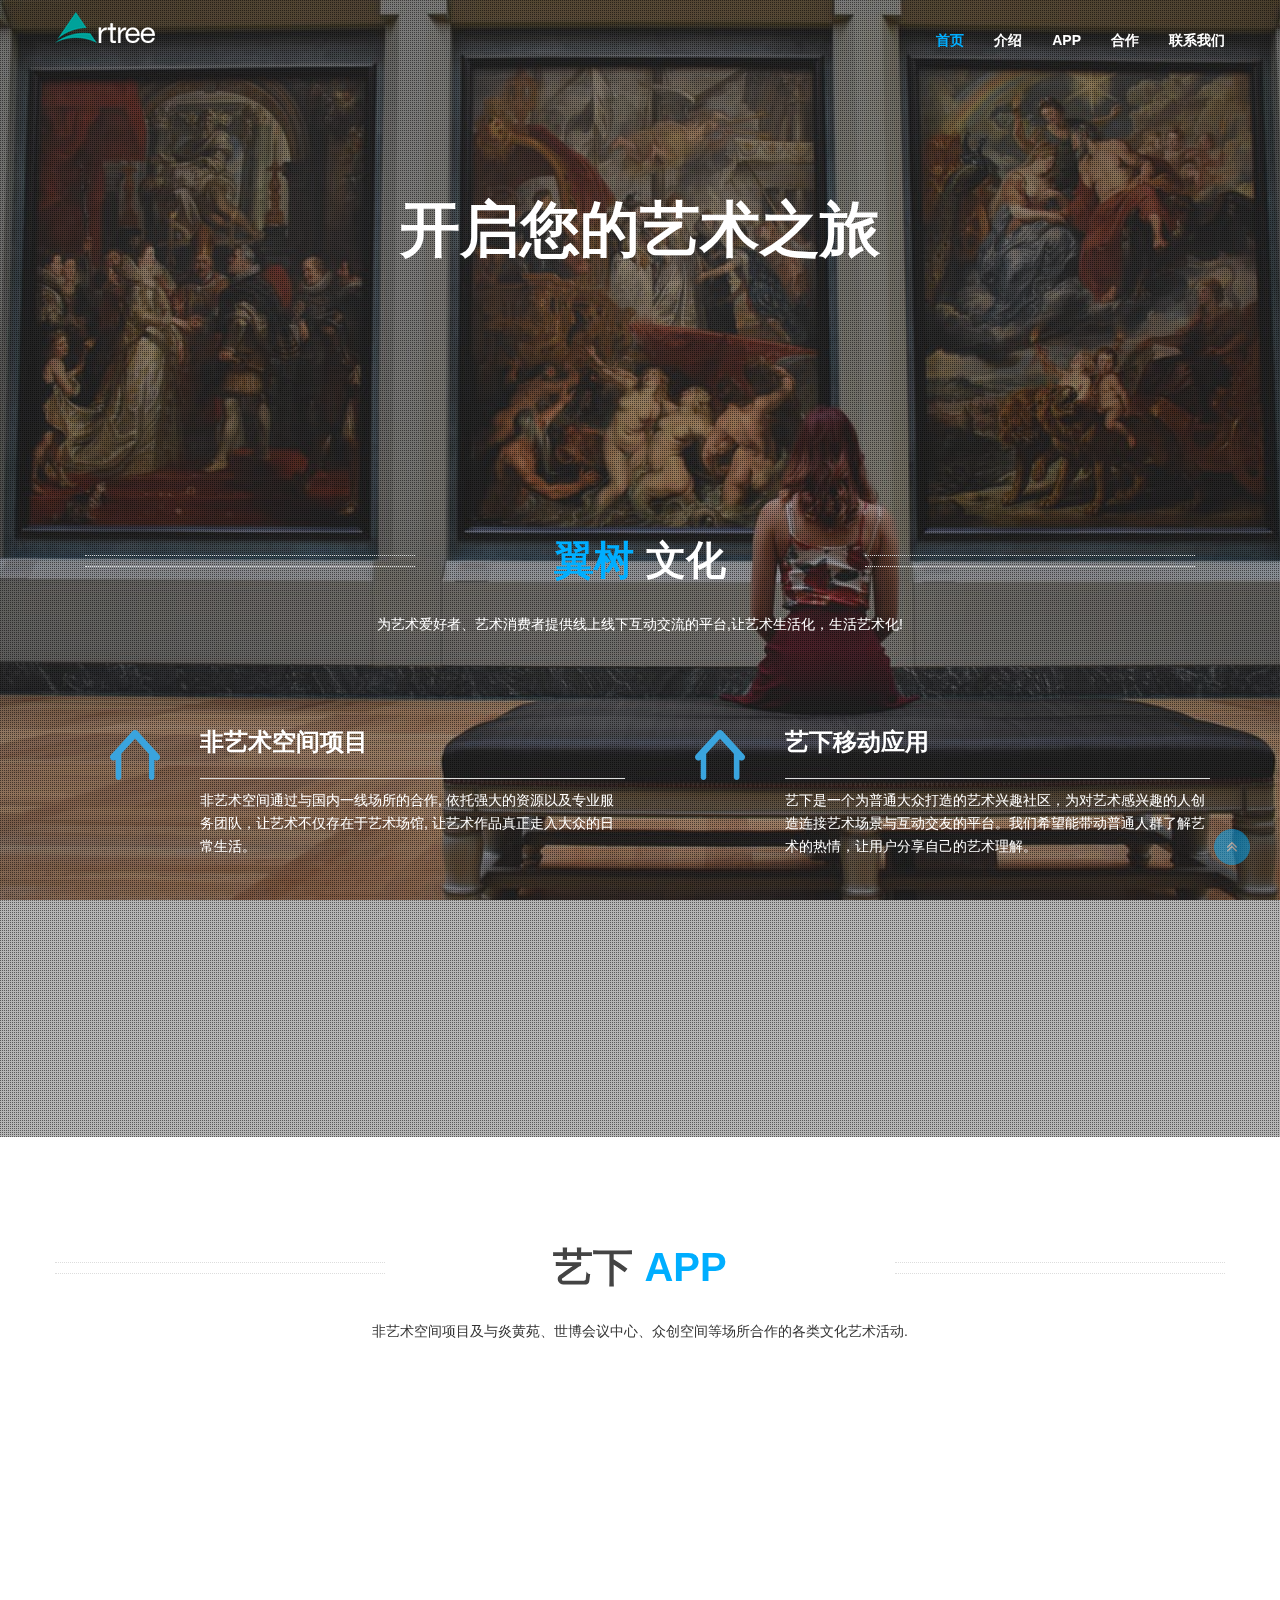
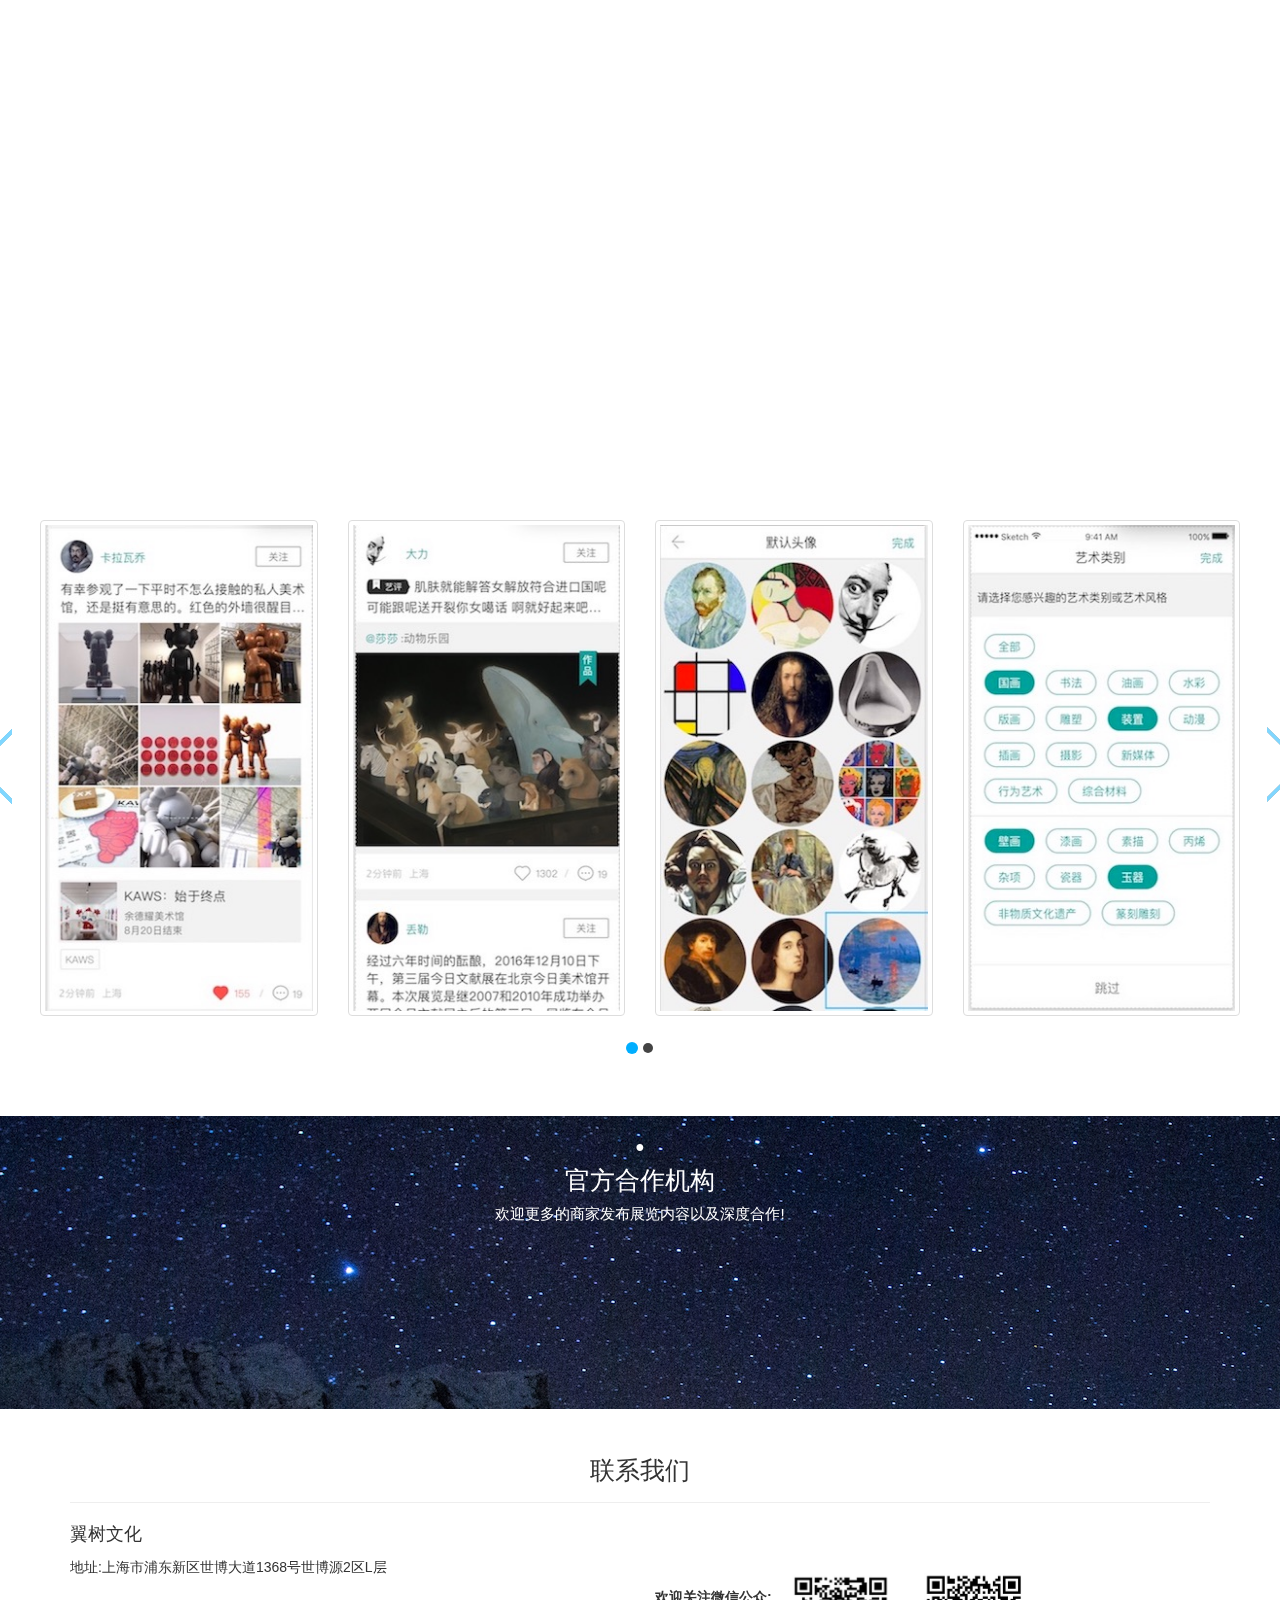
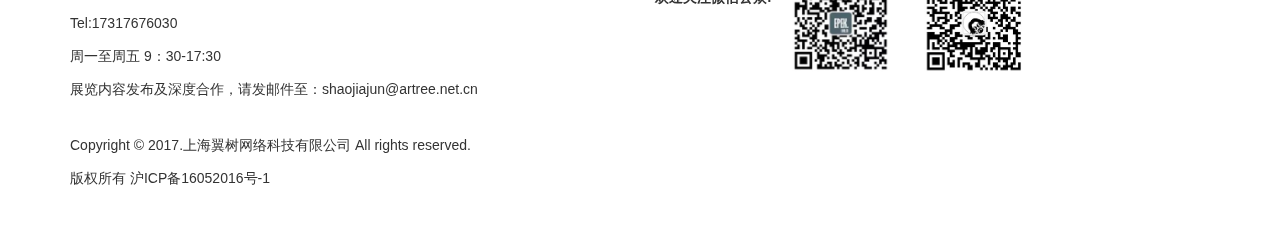
==== commit 45174526: "update" ====
--- a/ArTree/index.html
+++ b/ArTree/index.html
@@ -68,7 +68,7 @@
 					    </button>
 					    <div class="navbar-brand">
 						    <a href="#" class="page-scroll">
-						    	<img class="img-responsive" src="images/logo1.jpg" alt="logo">
+						    	<img class="img-responsive" src="images/appicon.png" alt="logo">
 						    	<!--<img class="logo-responsive" src="images/icon58.png" alt="logo">-->
 						    	<!--<p>翼树网络科技</p>-->
 						    </a> 
@@ -77,11 +77,11 @@
 					<div class="collapse navbar-collapse clearfix navMenu" role="navigation">
 						<ul class="nav navbar-nav navbar-right">
 				            <li class="active"><a class="page-scroll" href="#slider-part" >首页</a></li>
-				            <li> <a class="page-scroll" href="#benefit">文化</a> </ li>
+				            <li> <a class="page-scroll" href="#benefit">介绍</a> </ li>
 				            <li><a class="page-scroll" href="#feature" >APP</a> </ li>
 							<!--<li> <a class="page-scroll" href="#process">进程</a> </ li>-->
 							<!--<li> <a class="page-scroll" href="#about">关于</a> </ li>-->
-							<li> <a class="page-scroll" href="#overview">截图</a> </ li>
+							<!--<li> <a class="page-scroll" href="#overview">截图</a> </ li>-->
 							
 							<li> <a class="page-scroll" href="#clients">合作</a> </ li>
 							<li> <a class="page-scroll" href="#contactus">联系我们</a> </ li>
@@ -449,8 +449,8 @@
 					<p class="PA">•</p>
 					<p class="PA">官方合作机构</p>
 					<p class="PB">欢迎更多的商家发布展览内容以及深度合作!</p>
-				</div>
-			<div class="row wow fadeInLeft">
+			</div>
+	<div class="row2 wow fadeInLeft">
 				
 		<div class="container">
 				<div class="col-md-12 col-xs-12">
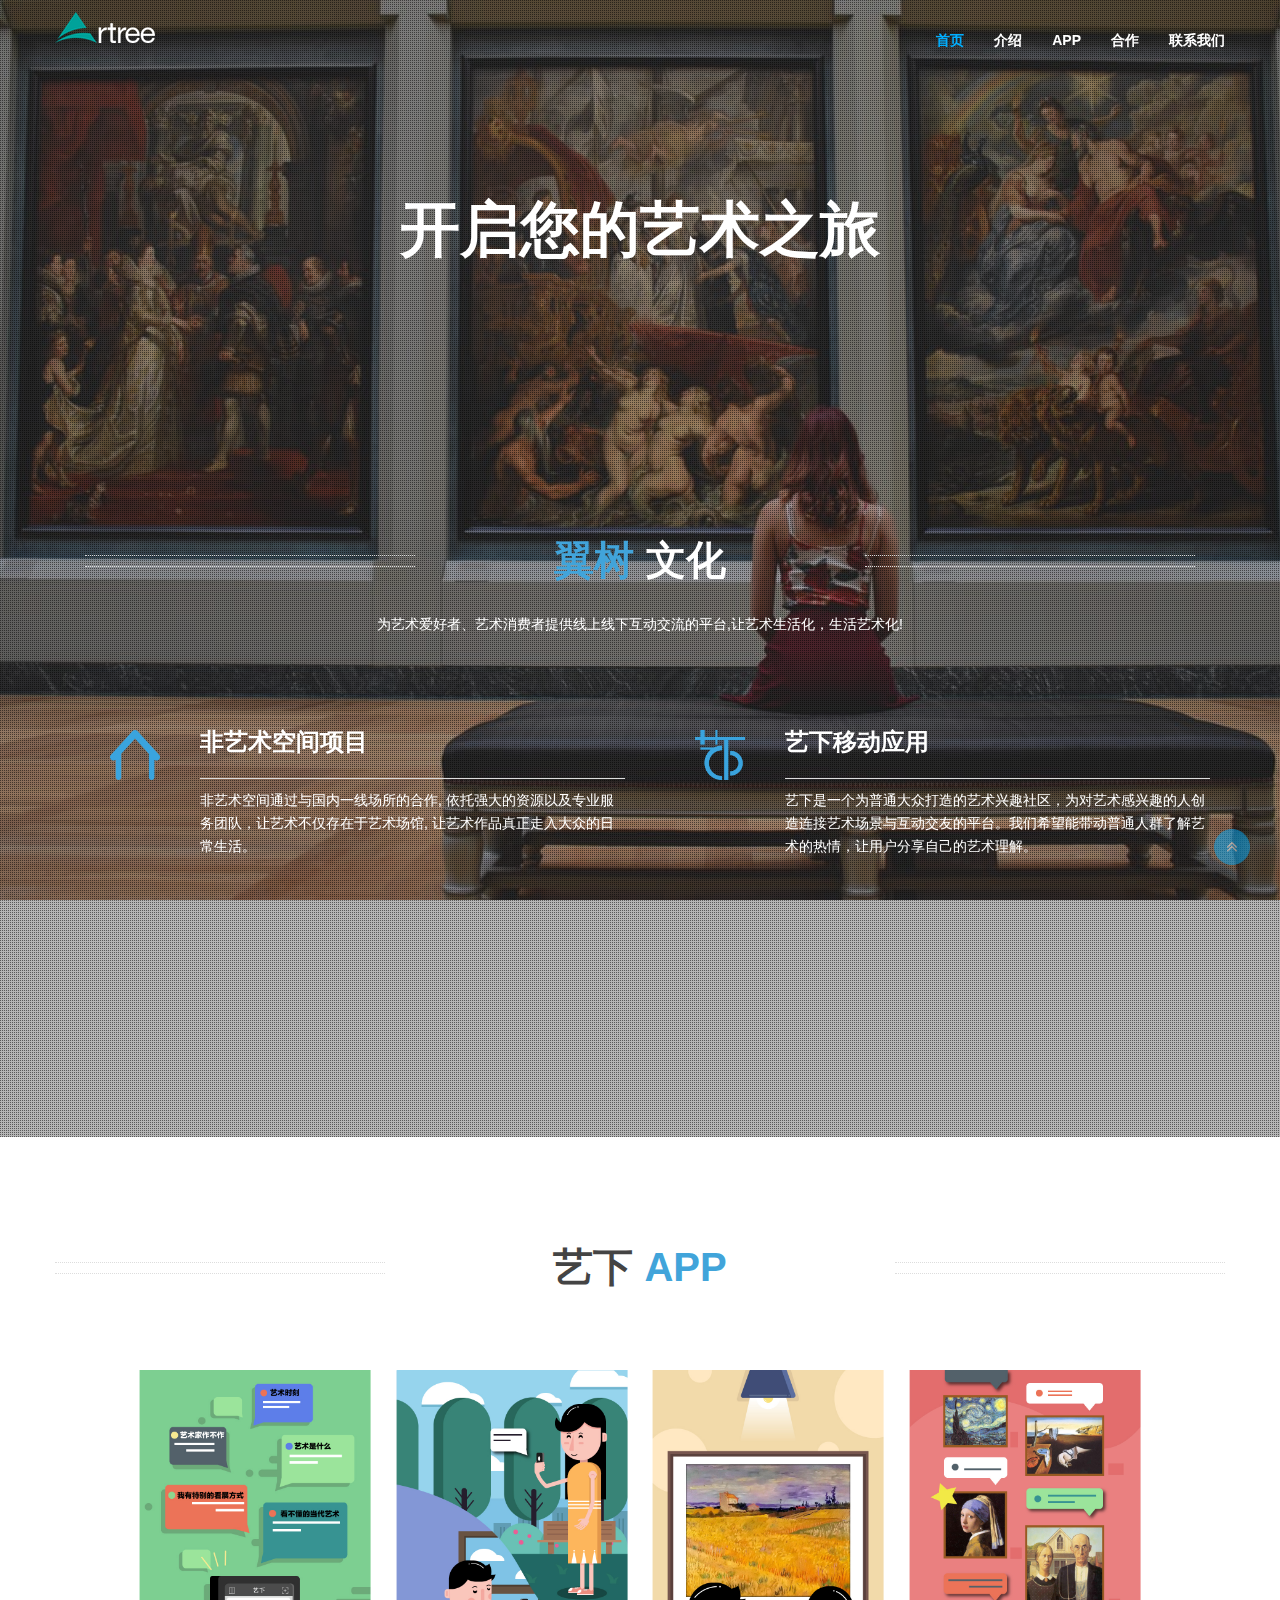
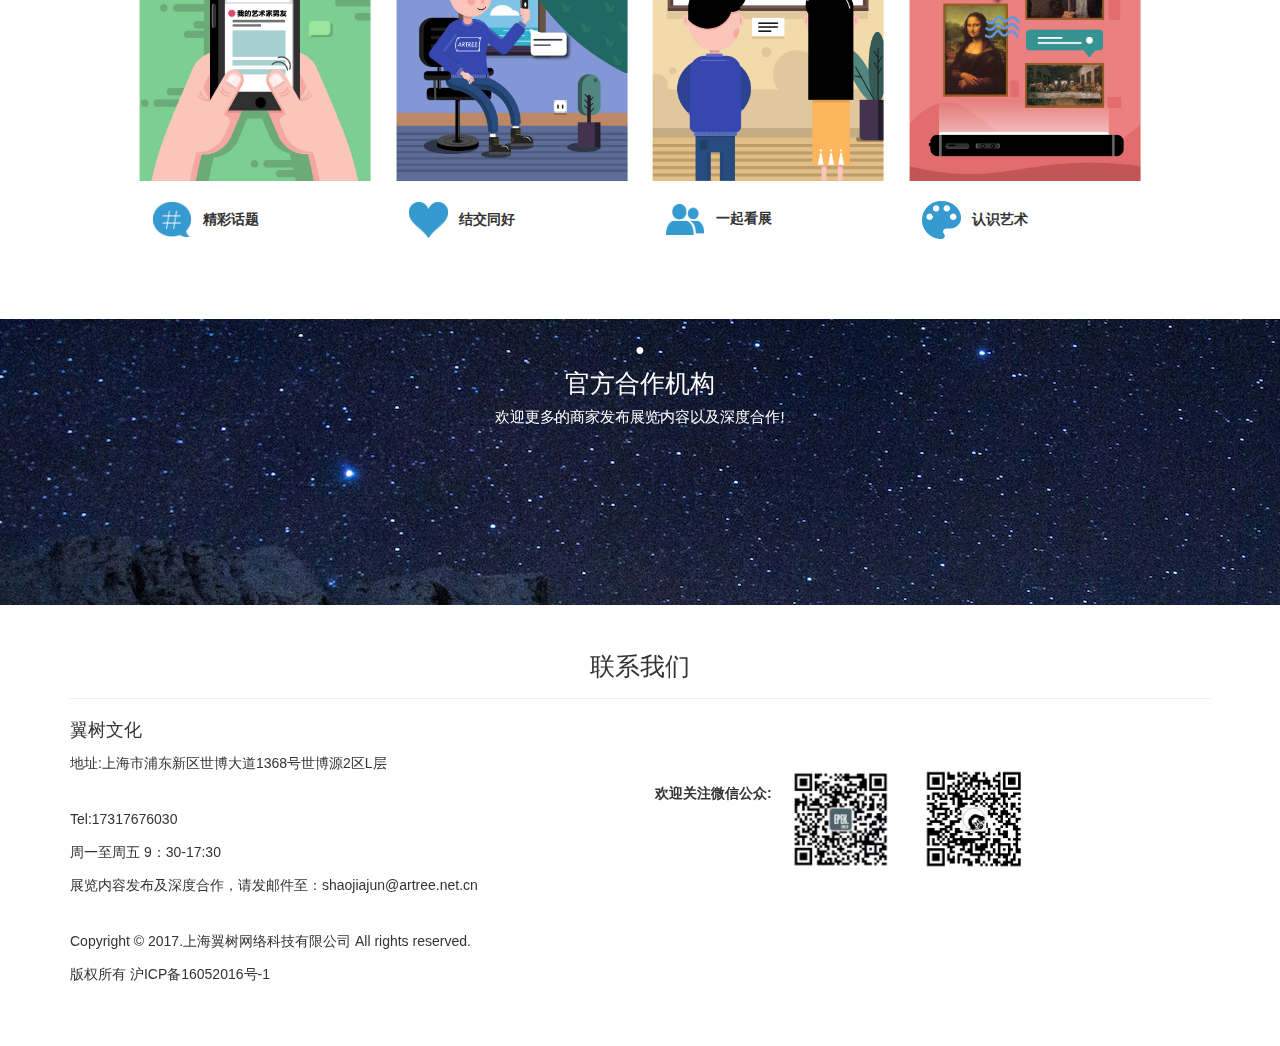
==== commit 85d0a8e7: "修改" ====
--- a/ArTree/index.html
+++ b/ArTree/index.html
@@ -1,633 +1,451 @@
-<!DOCTYPE html>
-<html lang="en">
-  <head>
-    <meta charset="utf-8">
-    <meta http-equiv="X-UA-Compatible" content="IE=edge">
-    <meta name="description" content="翼树网络科技,艺术,非艺术空间"/>
-    <meta name="keywords" content="翼树,艺术,非艺术空间"/>
-    <meta name="author" content="xiaobo, 357786223@qq.com"/>
-    <meta name="robots" content="翼树,翼树网络科技,上海翼树网络科技,艺术,非艺术空间"/>
-    <meta name="viewport" content="initial-scale=1, maximum-scale=3, minimum-scale=1, user-scalable=no">
-    <meta name="apple-mobile-web-app-title" content="翼树">
-    
-    
-    <!--//收藏用logo图标-->
-    <link rel="bookmark"  type="image/x-icon"  href="images/favicon.ico"/>
-    <!--//网站显示页logo图标-->
-    <link rel="shortcut icon" href="images/favicon.ico">
-    <title>上海翼树网络科技有限公司</title>
-
-    <!-- Mobile Specific Metas
-  ================================================== -->
-    <meta name="viewport" content="width=device-width, initial-scale=1">
-
-    
-    <!-- CSS
-  ================================================== -->
-    <!-- Bootstrap -->
-    <link href="assets/css/bootstrap.min.css" rel="stylesheet">
-    <!-- FontAwesome -->
-    <link rel="stylesheet" href="css/font-awesome.min.css">
-    <!-- Elegant icon font -->
-     <link rel="stylesheet" href="css/line-icons.min.css">
-    <!-- Animation -->
-    <link rel="stylesheet" href="css/animate.css">
-    <!-- Prettyphoto -->
-    <link rel="stylesheet" href="css/prettyPhoto.css">
-    <!-- Owl Carousel -->
-    <link rel="stylesheet" href="css/owl.carousel.css">
-    <link rel="stylesheet" href="css/owl.theme.css">
-    <!-- Scrolling nav css -->
-    <link rel="stylesheet" href="css/scrolling-nav.css">
-    <!-- Template styles-->
-    <link rel="stylesheet" href="css/style.css">
-    <!-- Responsive styles-->
-	<link rel="stylesheet" href="css/responsive.css">
-
-    <!-- HTML5 shim and Respond.js for IE8 support of HTML5 elements and media queries -->
-    <!-- WARNING: Respond.js doesn't work if you view the page via file:// -->
-    <!--[if lt IE 9]>
-      <script src="https://oss.maxcdn.com/html5shiv/3.7.2/html5shiv.min.js"></script>
-      <script src="https://oss.maxcdn.com/respond/1.4.2/respond.min.js"></script>
-    <![endif]-->
-  </head>
-  <body data-spy="scroll" data-target=".navbar-fixed-top" >
-    
-<!-- Header start -->
-	<header id="header" role="banner" >
-		<nav class="navbar navbar-default navbar-fixed-top"  id="tf-menu">
-			<div class="container">
-				<div class="row">
-					<!-- Logo start -->
-					<div class="navbar-header">
-					    <button type="button" class="navbar-toggle" data-toggle="collapse" data-target=".navbar-collapse">
-					        <span class="sr-only">Toggle navigation</span>
-					        <span class="icon-bar"></span>
-					        <span class="icon-bar"></span>
-					        <span class="icon-bar"></span>
-					    </button>
-					    <div class="navbar-brand">
-						    <a href="#" class="page-scroll">
-						    	<img class="img-responsive" src="images/appicon.png" alt="logo">
-						    	<!--<img class="logo-responsive" src="images/icon58.png" alt="logo">-->
-						    	<!--<p>翼树网络科技</p>-->
-						    </a> 
-					    </div>                   
-					</div><!--/ Logo end -->
-					<div class="collapse navbar-collapse clearfix navMenu" role="navigation">
-						<ul class="nav navbar-nav navbar-right">
-				            <li class="active"><a class="page-scroll" href="#slider-part" >首页</a></li>
-				            <li> <a class="page-scroll" href="#benefit">介绍</a> </ li>
-				            <li><a class="page-scroll" href="#feature" >APP</a> </ li>
-							<!--<li> <a class="page-scroll" href="#process">进程</a> </ li>-->
-							<!--<li> <a class="page-scroll" href="#about">关于</a> </ li>-->
-							<!--<li> <a class="page-scroll" href="#overview">截图</a> </ li>-->
-							
-							<li> <a class="page-scroll" href="#clients">合作</a> </ li>
-							<li> <a class="page-scroll" href="#contactus">联系我们</a> </ li>
-				        </ul>
-	      			</div><!--/ Navigation end -->
-				</div><!--/ Row end -->
-			</div><!--/ Container end -->
-		</nav>
-	</header><!--/ Header end -->
-    <!-- END MAIN NAV -->
-
-    <!-- section slider start -->
-    <section id="slider-part">
-    	<div class="bg-overlay pattern"></div>
-    	<div class="container">
-    		<div class="row">
-    			<div class="col-md-12 col-sm-12 col-xs-12 wow fadeInLeft">
-    				<div class="slider-content text-center">
-    					<h2 class="slider-title">开启您的艺术之旅</h2>
-    					<div class="btn-container">
-    						<!--<button id="downloadAPPBtn" class="btn btn-default" onclick="location='https://itunes.apple.com/cn/app/id1180851491?mt=8'">下载APP</button>
-    						<button class="btn btn-default featured" onclick="location='http://m.artree.net.cn/'">预览网页</button>-->
-    						
-    					</div>
-    					<!--<img class="scanCode" src="images/scanCode.jpg" />
-    					<img class="scanCode" src="images/scanCode2.jpg" />-->
-    				</div>
-    			</div>
-    		</div>
-    	</div>
-    </section>
-    
-     <!-- container end -->
-    <!-- row end -->
-    <!-- section slider end -->
-
-
-
-	<!-- Section Benifit start -->
-	<section id="benefit" class="benifit">
-		<div class="bg-overlay pattern"></div>
-			<div class="container">
-				<div class="col-md-12">
-	    			<div class="heading-inner text-center">
-	    				<h2 class="sec-title"><span>翼树</span> 文化</h2>
-                        <div class="line-btm c-white"></div>
-	    				<p>为艺术爱好者、艺术消费者提供线上线下互动交流的平台,让艺术生活化，生活艺术化! </p>
-	    			</div>
-	    		</div> <!-- heading row end -->
-	    		<div class="row">
-	    			
-	    			
-	    			<div class="col-md-6 col-sm-6">
-	    				<div class="item-wrapper">
-	    				 	<ul class="item-list-left">
-	    				 		<li class="wow fadeInDown" data-wow-delay=".2s">
-		    				 		 <i class="icon"><img style="width: 50px; height: 50px;" src="images/bg/feiyishu.jpg" /></i>
-		    				 		 <!--icon-adjustments-->
-		    				 		 <div class="item-content">
-			    				 		<h3>非艺术空间项目</h3>
-			    				 		<p>非艺术空间通过与国内一线场所的合作, 依托强大的资源以及专业服务团队，让艺术不仅存在于艺术场馆, 让艺术作品真正走入大众的日常生活。</p>
-		    				 		</div>
-	    				 		</li>
-	    				 		
-	    				 		<li class="wow fadeInDown" data-wow-delay=".4s">
-		    				 		<i class="icon"><img style="width: 50px; height: 50px;" src="images/bg/yipake2.jpg" /></i>
-		    				 		<div class="item-content">
-			    				 		<h3>艺拍客</h3>
-			    				 		<p>为广大艺术爱好者提供及时、全面的艺术资讯的同时，我们更为优秀中青年艺术家提供良好的推广与展示平台，支持原创艺术作品创作。</p>
-		    				 		</div>
-	    				 			</li>
-<!--	    				 			
-	    				 		<li class="wow fadeInDown" data-wow-delay=".6s">
-		    				 		<i class="icon"><img style="width: 50px; height: 50px;" src="images/bg/haiyishu.png" /></i>
-		    				 		<div class="item-content">
-			    				 		<h3>嗨艺树</h3>
-			    				 		<p>一个分享艺术见解的自媒体公众号，这里没有那么高深莫测的艺术，我们只想让大家一起发现艺术带来的美好。</p>
-		    				 		</div>
-	    				 		</li>
-	    				 		-->
-
-	    				 	</ul>
-	    				 </div> 
-	    			</div> <!-- col-md-6 end -->
-	    			
-	    				<div class="col-md-6 col-sm-6">
-	    				<div class="item-wrapper">
-	    				 	<ul class="item-list-left">
-	    				 		<li class="wow fadeInDown" data-wow-delay=".2s">
-		    				 		 <i class="icon"><img style="width: 50px; height: 50px;" src="images/bg/feiyishu.jpg" /></i>
-		    				 		 <!--icon-adjustments-->
-		    				 		 <div class="item-content">
-			    				 		<h3>艺下移动应用</h3>
-		    									<p> 艺下是一个为普通大众打造的艺术兴趣社区，为对艺术感兴趣的人创造连接艺术场景与互动交友的平台。我们希望能带动普通人群了解艺术的热情，让用户分享自己的艺术理解。</p>
-		    								</div>
-	    				 		</li>
-	    				 		
-	    				 		<li class="wow fadeInDown" data-wow-delay=".4s">
-		    				 		<i class="icon"><img style="width: 50px; height: 50px;" src="images/bg/haiyishu.png" /></i>
-		    				 		<div class="item-content">
-			    				 		<h3>嗨艺树</h3>
-			    				 		<p>一个分享艺术见解的自媒体公众号，这里没有那么高深莫测的艺术，我们只想让大家一起发现艺术带来的美好。</p>
-		    				 		</div>
-	    				 			</li>
-<!--	    				 			
-	    				 		<li class="wow fadeInDown" data-wow-delay=".6s">
-		    				 		<i class="icon"><img style="width: 50px; height: 50px;" src="images/bg/haiyishu.png" /></i>
-		    				 		<div class="item-content">
-			    				 		<h3>嗨艺树</h3>
-			    				 		<p>一个分享艺术见解的自媒体公众号，这里没有那么高深莫测的艺术，我们只想让大家一起发现艺术带来的美好。</p>
-		    				 		</div>
-	    				 		</li>
-	    				 		-->
-
-	    				 	</ul>
-	    				 </div> 
-	    			</div> <!-- col-md-6 end -->
-	    			
-	    			
-	    			<!--<div class="col-md-7 col-sm-3">
-	    				<div class="item-right-list">
-	    					<div class="row">
-	    						<div class="col-md-4 visible-md visible-lg wow fadeInUp" data-wow-delay=".3s" >
-		    						<div class="item-img">
-		    							<img src="images/slider/slider21.png" alt="" class="img-responsive">
-		    						</div>
-	    						</div>
-	    						<div class="col-md-6">
-		    						<div class="item-content">
-		    								<li class="wow fadeInDown" data-wow-delay=".2s">
-		    									<i class="icon "><img style="width: 50px; height: 50px;" src="images/bg/yixiaicon.png" /></i>
-		    									<h4>艺下移动应用</h4>
-		    									<p> 艺下是一个为普通大众打造的艺术兴趣社区，为对艺术感兴趣的人创造连接艺术场景与互动交友的平台。我们希望能带动普通人群了解艺术的热情，让用户分享自己的艺术理解。</p>
-		    								</li>
-		    							
-		    								<li class="wow fadeInDown" data-wow-delay=".6s">
-		    									<i class="icon icon-cloud"></i>
-		    									<h4>无限存储</h4>
-		    									<p> Quibusdam provident libero dolorum, sit deleniti ad iure.</p>
-		    								</li>
-		    								<li class="wow fadeInDown" data-wow-delay=".4s">
-		    									<i class="icon icon-focus"></i>
-		    									<h4>嗨艺树</h4>
-		    									<p> 一个分享艺术见解的自媒体公众号，这里没有那么高深莫测的艺术，我们只想让大家一起发现艺术带来的美好。 </p>
-		    								</li>
-											
-		    							</ul>
-		    						</div>
-	    						</div>
-	    					</div>
-	    				</div>
-	    			</div>-->
-
-	    		
-	    		
-	    		</div><!-- row end -->
-		</div> <!-- container end -->
-	</section>
-	<!-- Section Benifit End -->
-
-
-    <!-- Section features start -->
-    <section id="feature">
-    	<div class="container">
-    		<div class="row">
-    			<div class="heading-inner text-center">
-    				<h2 class="sec-title">艺下 <span>APP</span></h2>
-    				<p>非艺术空间项目及与炎黄苑、世博会议中心、众创空间等场所合作的各类文化艺术活动.</p>
-    			</div>
-    		</div> <!-- heading row end -->
-			<div class="row">
-				<div class="col-md-4 col-sm-6">
-					<div class="row">
-						<div class="col-md-12 wow slideInLeft" data-wow-delay=".3s">
-							<div class="about-inner ">
-	                            <i class="icon icon-adjustments"></i>
-	                            <div class="about-content">
-	                                <h4>艺术 社区</h4>
-	                                <p> 艺术是源于生活，又高于生活。但又不能高的太多，希望艺术能够跟生活、商业有机完美的结合在一起，真正成为一个可复制、可持续发展的艺术介入生活和商业的模式.</p>
-	                            </div>
-	                        </div>
-						</div>
-						<div class="col-md-12  wow slideInLeft" data-wow-delay=".5s">
-							<div class="about-inner ">
-	                            <i class="icon icon-heart"></i>
-	                            <div class="about-content">
-	                                <h4>艺术 分享</h4>
-	                                <p> 当您发现好的艺术品的时候，如果不分享给他人岂不是很可惜？来吧，这里拥有大量当艺术爱好者，互相分享，互相点评，互相学习！.</p>
-	                            </div>
-	                        </div>
-						</div>
-					</div> <!-- row end -->
-                </div>
-
-                <div class="col-md-3 col-sm-4 col-xs-4 visible-md visible-lg wow fadeInDown" data-wow-delay=".3s">
-                    <img src="images/sec-img/phoneimg2.PNG" alt="" class="img-responsive">
-                </div>
-
-                <div class="col-md-4 col-sm-6">
-                	<div class="row">
-						<div class="col-md-12 wow slideInRight" data-wow-delay=".3s">
-							<div class="about-inner ">
-	                            <i class="icon icon-lightbulb"></i>
-	                            <div class="about-content">
-	                                <h4>艺术 地标</h4>
-	                                <p> 在这里您可以随时随地发现周边到艺术展览，这里拥有很全面，最新到展览信息，画家艺术特点，签到，等等.</p>
-	                            </div>
-	                        </div>
-						</div>
-						<div class="col-md-12 wow slideInRight" data-wow-delay=".5s">
-							<div class="about-inner ">
-	                            <i class="icon icon-presentation"></i>
-	                            <div class="about-content">
-	                                <h4>艺术 体验</h4>
-	                                <p> 艺术体验会伴随着强烈的情感情绪，把艺术家长期对于生活的感受、观察和思考，形成艺术创作的基础和前提，乃至萌发不可遏制的创作欲望.</p>
-	                            </div>
-	                        </div>
-						</div>
-					</div> <!-- row end -->
-                </div>
-			</div><!-- row end -->
-    	</div><!-- container end -->
-    </section>
-    <!-- Section features end -->
-
-	<!-- section about start -->
-	<!-- section about end -->
-	
-
-    <!-- section counter start -->
-   
-    <!-- section counter end -->
-	<!-- scetion screenshot start -->
-	<section id="overview">
-		<div class="container">
-			<div class="row">
-    			<!--<div class="heading-inner text-center">
-    				<h2 class="sec-title">界面 <span>预览</span></h2>
-                     
-    				<p>APP 界面预览</p>
-    			</div>
-    		</div> -->
-    			
-    		<!-- heading row end -->
-
-			<div class="row">
-				<div class="carousel slide" id="app-carousel" data-ride="carousel">
-                    <ol class="carousel-indicators">
-                        <li data-target="#app-carousel" data-slide-to="0" class="active"></li>
-                        <li data-target="#app-carousel" data-slide-to="1"></li>
-                      </ol>
-					<div class="carousel-inner">
-						<div class="item active">
-                            <div class="row">
-                                <div class="col-xs-12 col-sm-3 col-md-3"> 
-                                    <div class="thumbnail">
-                                        <div class="caption">
-                                            <div class="caption-content">
-                                                <a data-rel="prettyPhoto" href="images/overview/screen1.jpg" > <i class="fa fa-link"></i></a>
-                                            </div>
-                                        </div>
-                                         <img src="images/overview/screen1.jpg" alt="" class="img-responsive">
-                                    </div>
-                                </div> <!-- col end -->
-                                <div class="col-xs-12 col-sm-3 col-md-3"> 
-                                    <div class="thumbnail">
-                                        <div class="caption">
-                                            <div class="caption-content">
-                                                <a data-rel="prettyPhoto" href="images/overview/screen2.jpg"> <i class="fa fa-link"></i></a>
-                                            </div>
-                                        </div>
-                                         <img src="images/overview/screen2.jpg" alt="" class="img-responsive">
-                                    </div>
-                                </div> <!-- col end -->
-                                <div class="col-xs-12 col-sm-3 col-md-3"> 
-                                    <div class="thumbnail">
-                                        <div class="caption">
-                                            <div class="caption-content">
-                                                <a data-rel="prettyPhoto" href="images/overview/screen3.jpg"> <i class="fa fa-link"></i></a>
-                                            </div>
-                                        </div>
-                                         <img src="images/overview/screen3.jpg" alt="" class="img-responsive">
-                                    </div>
-                                </div> <!-- col end -->
-                                <div class="col-xs-6 col-sm-3 col-md-3"> 
-                                    <div class="thumbnail">
-                                        <div class="caption">
-                                            <div class="caption-content">
-                                                <a data-rel="prettyPhoto" href="images/overview/screen4.jpg"> <i class="fa fa-link"></i></a>
-                                            </div>
-                                        </div>
-                                         <img src="images/overview/screen4.jpg" alt="" class="img-responsive">
-                                    </div>
-                                </div> <!-- col end -->
-                            </div> <!-- row end -->
-                        </div> <!-- item end -->
-
-                        <div class="item ">
-                            <div class="row">
-                                <div class="col-xs-12 col-sm-3 col-md-3"> 
-                                    <div class="thumbnail">
-                                        <div class="caption">
-                                            <div class="caption-content">
-                                                <a data-rel="prettyPhoto" href="images/overview/screen5.jpg"> <i class="fa fa-link"></i></a>
-                                            </div>
-                                        </div>
-                                         <img src="images/overview/screen5.jpg" alt="" class="img-responsive">
-                                    </div>
-                                </div> <!-- col end -->
-                                <div class="col-xs-12 col-sm-3 col-md-3"> 
-                                    <div class="thumbnail">
-                                        <div class="caption">
-                                            <div class="caption-content">
-                                                <a data-rel="prettyPhoto" href="images/overview/screen6.jpg"> <i class="fa fa-link"></i></a>
-                                            </div>
-                                        </div>
-                                         <img src="images/overview/screen6.jpg" alt="" class="img-responsive">
-                                    </div>
-                                </div> <!-- col end -->
-                                <div class="col-xs-12 col-sm-3 col-md-3"> 
-                                    <div class="thumbnail">
-                                        <div class="caption">
-                                            <div class="caption-content">
-                                                <a data-rel="prettyPhoto" href="images/overview/screen7.jpg"> <i class="fa fa-link"></i></a>
-                                            </div>
-                                        </div>
-                                         <img src="images/overview/screen7.jpg" alt="" class="img-responsive">
-                                    </div>
-                                </div> <!-- col end -->
-                                <div class="col-xs-12 col-sm-3 col-md-3"> 
-                                    <div class="thumbnail">
-                                        <div class="caption">
-                                            <div class="caption-content">
-                                                <a data-rel="prettyPhoto" href="images/overview/screen8.jpg"> <i class="fa fa-link"></i></a>
-                                            </div>
-                                        </div>
-                                         <img src="images/overview/screen8.jpg" alt="" class="img-responsive">
-                                    </div>
-                                </div> <!-- col end -->
-                            </div> <!-- row end -->
-                        </div> <!-- item end -->
-                        
-                       
-					</div> <!-- carousel-inner end -->
-					<!-- Controls -->
-					  <a class="left carousel-control" href="#app-carousel" role="button" data-slide="prev">
-					    <span aria-hidden="true"><img src="images/arrow-left.png" alt=""></span>
-					  </a>
-					  <a class="right carousel-control" href="#app-carousel" role="button" data-slide="next">
-					    <span  aria-hidden="true"> <img src="images/arrow-right.png" alt=""></span>
-					  </a>
-				</div>
-			</div>
-		</div>
-	</section>
-	<!-- scetion screenshot end -->
-	
-
-<!-- section download start -->
-	<!-- section download end -->
-
-	<!-- 合作方 Clients start -->
-	<section id="clients" class=" clients2 landing_page_clients">
-			<div class="clientHead">
-					<p class="PA">•</p>
-					<p class="PA">官方合作机构</p>
-					<p class="PB">欢迎更多的商家发布展览内容以及深度合作!</p>
-			</div>
-	<div class="row2 wow fadeInLeft">
-				
-		<div class="container">
-				<div class="col-md-12 col-xs-12">
-			      <div id="client-carousel" class=" owl-carousel owl-theme text-center client-carousel">
-			        <figure class="item client_logo">
-			          <a href="#">
-			            <img src="images/clients/client1.png" alt="client">
-			          </a>
-			        </figure>
-			        <figure class="item client_logo">
-			          <a href="#">
-			            <img src="images/clients/client2.png" alt="client">
-			          </a>
-			        </figure>
-			        <figure class="item client_logo">
-			          <a href="#">
-			            <img src="images/clients/client3.png" alt="client">
-			          </a>
-			        </figure>
-			        <!--<figure class="item client_logo">
-			          <a href="#">
-			            <img src="images/clients/client4.png" alt="client">
-			          </a>
-			        </figure>
-			        <figure class="item client_logo">
-			          <a href="#">
-			            <img src="images/clients/client5.png" alt="client">
-			          </a>
-			        </figure>
-			        <figure class="item client_logo">
-			          <a href="#">
-			            <img src="images/clients/client6.png" alt="client">
-			          </a>
-			        </figure>
-			        <figure class="item client_logo">
-			          <a href="#">
-			            <img src="images/clients/client7.png" alt="client">
-			          </a>
-			        </figure>
-			        <figure class="item client_logo">
-			          <a href="#">
-			            <img src="images/clients/client8.png" alt="client">
-			          </a>
-			        </figure>-->
-			      </div><!-- Owl carousel end -->
-		    	</div><!-- col-md-12 end -->
-	    	</div><!-- Content row end -->
-		</div><!--/ Container end -->
-	</section><!--/ Clients end -->
-
-	<!-- section Contact start -->
-	<!-- section Contact end -->
-
-	<!-- section Footer start  -->
-	<footer id="footer">
-		<div id="contactus" class="container">
-			<div class="row">
-				<div class="col-md-12">
-					<div class="footer-content text-center">
-						<!--<a href="#slider-part" class="page-scroll logo-title">
-							<img src="images/blackbg.png" alt="" class="img-responsive">
-						</a>-->
-							
-							<!--<ul class="footer-socail list-inline">
-								<li><a href="#"><i class="fa fa-share"></i></a></li>
-								<li><a href="#"><i class="fa fa-weixin" ></i></a></li>
-								<li><a href="#"><i class="fa fa-qq"></i></a></li>
-								<li><a href="#"><i class="fa fa-weibo"></i></a></li>
-							</ul>
-							
-							<div class="bdsharebuttonbox" style="display: inline; text-align: center;">
-								<a title="分享到QQ空间" href="#" class="bds_qzone" data-cmd="qzone"></a>
-								<a title="分享到新浪微博" href="#" class="bds_tsina" data-cmd="tsina"></a>
-								<a title="分享到腾讯微博" href="#" class="bds_tqq" data-cmd="tqq"></a>
-								<a title="分享到人人网" href="#" class="bds_renren" data-cmd="renren"></a>
-								<a title="分享到微信" href="#" class="bds_weixin" data-cmd="weixin"></a>
-							</div>-->
-							<p class="contactUS">联系我们</p>
-					</div>
-					<hr>
-					<div class="row">
-						<div class="col-md-6">
-							<div class="copyright">
-								<p style="text-align: left; font-size: 18px;">翼树文化</p>
-								<p style="text-align: left;">地址:上海市浦东新区世博大道1368号世博源2区L层 </p>
-							</br>
-								<p style="text-align: left;">Tel:17317676030  </p>
-								<p style="text-align: left;">周一至周五 9：30-17:30 </p>
-       					<p style="text-align: left;">展览内容发布及深度合作，请发邮件至：shaojiajun@artree.net.cn</p>
-       					</br>
-       					<p style="text-align: left;">Copyright &copy; 2017.上海翼树网络科技有限公司 All rights reserved.</p>
-								<p style="text-align: left;">版权所有  沪ICP备16052016号-1</p>
-							</div>
-						</div>
-						<div class="col-md-6">
-							<div class="copyright">
-								<label> 欢迎关注微信公众:</label>
-								<img class="scanCode" src="images/scanCode.jpg" />
-    					   <img class="scanCode" src="images/scanCode2.jpg" />
-							</div>
-						</div>
-					</div>
-				</div>
-			</div> <!-- containerrow end  -->
-		</div> <!-- container end  -->
-	</footer>
-	<!-- section Footer end  -->
-
-	
-	<!-- Back To Top Button -->
-    <div id="back-top">
-        <a href="#slider-part" class="page-scroll btn btn-primary" ><i class="fa fa-angle-double-up"></i></a>
-    </div>
-    <!-- End Back To Top Button -->
-
-    <!-- jQuery (necessary for Bootstrap's JavaScript plugins) -->
-    <script src="js/jquery.js"></script>
-    <!-- Include all compiled plugins (below), or include individual files as needed -->
-    <script src="assets/js/bootstrap.min.js"></script>
-    <!-- initialize jQuery Library -->
-    <script type="text/javascript" src="js/jquery.js"></script>
-    <!-- Bootstrap jQuery -->
-    <script type="text/javascript" src="js/bootstrap.min.js"></script>
-    <!-- Style Switcher -->
-    <script type="text/javascript" src="js/isotope.js"></script>
-    <!-- Owl Carousel -->
-    <script type="text/javascript" src="js/owl.carousel.js"></script>
-    <!-- PrettyPhoto -->
-    <script type="text/javascript" src="js/jquery.prettyPhoto.js"></script>
-    <!-- Isotope -->
-    <script type="text/javascript" src="js/isotope.js"></script>
-    <!-- Wow Animation -->
-    <script type="text/javascript" src="js/wow.min.js"></script>
-    <!-- SmoothScroll -->
-    <script type="text/javascript" src="js/smooth-scroll.js"></script>
-    <!-- Eeasing -->
-    <script type="text/javascript" src="js/jquery.easing.1.3.js"></script>
-    <!-- Counter -->
-    <script type="text/javascript" src="js/jquery.counterup.min.js"></script>
-    <!-- Waypoints -->
-    <script type="text/javascript" src="js/jquery.waypoints.min.js"></script>
-    <!-- Scrolling navigation -->
-    <script type="text/javascript" src="js/scrolling-nav.js"></script>
-    <script type="text/javascript" src="js/jquery.backstretch.min.js"></script>
-    <!-- Google Map API Key Source -->
-    <!---<script src="http://maps.google.com/maps/api/js?sensor=false"></script>--->
-    <!-- Custom js -->
-    <script type="text/javascript" src="js/custom.js"></script>
-	<script>
-		new WOW().init();
-	</script>
-	<!--分享-->
-	<script>
-window._bd_share_config={
-	"common":{"bdSnsKey":{},
-"bdText":"","bdMini":"2","bdPic":"","bdStyle":"0","bdSize":"36"},"share":{}
-,
-"image":{"viewList":["qzone","tsina","tqq","renren","weixin"],"viewText":"分享到：","viewSize":"16"}};
-with(document)0[(getElementsByTagName('head')[0]||body).appendChild(createElement('script')).src='http://bdimg.share.baidu.com/static/api/js/share.js?v=89860593.js?cdnversion='+~(-new Date()/36e5)];
-</script>
-    <script>
-          $.backstretch([
-          "images/bg/bg1.jpg",
-          "images/bg/bg2.jpg",
-          "images/bg/bg3.jpg"
-        ], {
-            fade: 950,
-            duration: 10000
-        });  
-
-    </script>
-    <script>
-        
-   $('.counter').counterUp({
-            delay: 100,
-            time: 2000
-        });
-    </script>
-  </body>
+<!DOCTYPE html>
+<html lang="en">
+
+	<head>
+		<meta charset="utf-8">
+		<meta http-equiv="X-UA-Compatible" content="IE=edge">
+		<meta name="description" content="翼树网络科技,艺术,非艺术空间" />
+		<meta name="keywords" content="翼树,艺术,非艺术空间,artree,艺下" />
+		<meta name="author" content="xiaobo, 357786223@qq.com" />
+		<meta name="robots" content="翼树,翼树网络科技,artree,艺下,上海翼树网络科技,艺术,非艺术空间" />
+		<meta name="viewport" content="initial-scale=1, maximum-scale=3, minimum-scale=1, user-scalable=no">
+		<meta name="apple-mobile-web-app-title" content="翼树">
+
+		<!--//收藏用logo图标-->
+		<link rel="bookmark" type="image/x-icon" href="images/favicon.ico" />
+		<!--//网站显示页logo图标-->
+		<link rel="shortcut icon" href="images/favicon.ico">
+		<title>上海翼树网络科技有限公司</title>
+
+		<!-- Mobile Specific Metas
+  ================================================== -->
+		<meta name="viewport" content="width=device-width, initial-scale=1">
+
+		<!-- CSS
+  ================================================== -->
+		<!-- Bootstrap -->
+		<link href="assets/css/bootstrap.min.css" rel="stylesheet">
+		<!-- FontAwesome -->
+		<link rel="stylesheet" href="css/font-awesome.min.css">
+		<!-- Elegant icon font -->
+		<link rel="stylesheet" href="css/line-icons.min.css">
+		<!-- Animation -->
+		<link rel="stylesheet" href="css/animate.css">
+		<!-- Prettyphoto -->
+		<link rel="stylesheet" href="css/prettyPhoto.css">
+		<!-- Owl Carousel -->
+		<link rel="stylesheet" href="css/owl.carousel.css">
+		<link rel="stylesheet" href="css/owl.theme.css">
+		<!-- Scrolling nav css -->
+		<link rel="stylesheet" href="css/scrolling-nav.css">
+		<!-- Template styles-->
+		<link rel="stylesheet" href="css/style.css">
+		<!-- Responsive styles-->
+		<link rel="stylesheet" href="css/responsive.css">
+
+		<!-- HTML5 shim and Respond.js for IE8 support of HTML5 elements and media queries -->
+		<!-- WARNING: Respond.js doesn't work if you view the page via file:// -->
+		<!--[if lt IE 9]>
+      <script src="https://oss.maxcdn.com/html5shiv/3.7.2/html5shiv.min.js"></script>
+      <script src="https://oss.maxcdn.com/respond/1.4.2/respond.min.js"></script>
+    <![endif]-->
+	</head>
+
+	<body data-spy="scroll" data-target=".navbar-fixed-top">
+
+		<!-- Header start -->
+		<header id="header" role="banner">
+			<nav class="navbar navbar-default navbar-fixed-top" id="tf-menu">
+				<div class="container">
+					<div class="row">
+						<!-- Logo start -->
+						<div class="navbar-header">
+							<button type="button" class="navbar-toggle" data-toggle="collapse" data-target=".navbar-collapse">
+					        <span class="sr-only">Toggle navigation</span>
+					        <span class="icon-bar"></span>
+					        <span class="icon-bar"></span>
+					        <span class="icon-bar"></span>
+					    </button>
+							<div class="navbar-brand">
+								<a href="#" class="page-scroll">
+									<img class="img-responsive" src="images/appicon.png" alt="logo">
+									<!--<img class="logo-responsive" src="images/icon58.png" alt="logo">-->
+									<!--<p>翼树网络科技</p>-->
+								</a>
+							</div>
+						</div>
+						<!--/ Logo end -->
+						<div class="collapse navbar-collapse clearfix navMenu" role="navigation">
+							<ul class="nav navbar-nav navbar-right">
+								<li class="active">
+									<a class="page-scroll" href="#slider-part">首页</a>
+								</li>
+								<li>
+									<a class="page-scroll" href="#benefit">介绍</a>
+									</ li>
+									<li>
+										<a class="page-scroll" href="#feature">APP</a>
+										</ li>
+										<!--<li> <a class="page-scroll" href="#process">进程</a> </ li>-->
+										<!--<li> <a class="page-scroll" href="#about">关于</a> </ li>-->
+										<!--<li> <a class="page-scroll" href="#overview">截图</a> </ li>-->
+
+										<li>
+											<a class="page-scroll" href="#clients">合作</a>
+											</ li>
+											<li>
+												<a class="page-scroll" href="#contactus">联系我们</a>
+												</ li>
+							</ul>
+						</div>
+						<!--/ Navigation end -->
+					</div>
+					<!--/ Row end -->
+				</div>
+				<!--/ Container end -->
+			</nav>
+		</header>
+		<!--/ Header end -->
+		<!-- END MAIN NAV -->
+
+		<!-- section slider start -->
+		<section id="slider-part">
+			<div class="bg-overlay pattern"></div>
+			<div class="container">
+				<div class="row">
+					<div class="col-md-12 col-sm-12 col-xs-12 wow fadeInLeft">
+						<div class="slider-content text-center">
+							<h2 class="slider-title">开启您的艺术之旅</h2>
+							<div class="btn-container">
+								<!--<button id="downloadAPPBtn" class="btn btn-default" onclick="location='https://itunes.apple.com/cn/app/id1180851491?mt=8'">下载APP</button>
+    						<button class="btn btn-default featured" onclick="location='http://m.artree.net.cn/'">预览网页</button>-->
+
+							</div>
+							<!--<img class="scanCode" src="images/scanCode.jpg" />
+    					<img class="scanCode" src="images/scanCode2.jpg" />-->
+						</div>
+					</div>
+				</div>
+			</div>
+		</section>
+
+		<!-- container end -->
+		<!-- row end -->
+		<!-- section slider end -->
+
+		<!-- Section Benifit start -->
+		<section id="benefit" class="benifit">
+			<div class="bg-overlay pattern"></div>
+			<div class="container">
+				<div class="col-md-12">
+					<div class="heading-inner text-center">
+						<h2 class="sec-title"><span>翼树</span> 文化</h2>
+						<div class="line-btm c-white"></div>
+						<p>为艺术爱好者、艺术消费者提供线上线下互动交流的平台,让艺术生活化，生活艺术化! </p>
+					</div>
+				</div>
+				<!-- heading row end -->
+				<div class="row">
+
+					<div class="col-md-6 col-sm-6">
+						<div class="item-wrapper">
+							<ul class="item-list-left">
+								<li class="wow fadeInDown" data-wow-delay=".2s">
+									<i class="icon"><img style="width: 50px; height: 50px;" src="images/bg/feiyishu.jpg" /></i>
+									<!--icon-adjustments-->
+									<div class="item-content">
+										<h3>非艺术空间项目</h3>
+										<p>非艺术空间通过与国内一线场所的合作, 依托强大的资源以及专业服务团队，让艺术不仅存在于艺术场馆, 让艺术作品真正走入大众的日常生活。</p>
+									</div>
+								</li>
+
+								<li class="wow fadeInDown" data-wow-delay=".4s">
+									<i class="icon"><img style="width: 50px; height: 50px;" src="images/bg/yipake2.jpg" /></i>
+									<div class="item-content">
+										<h3>艺拍客</h3>
+										<p>为广大艺术爱好者提供及时、全面的艺术资讯的同时，我们更为优秀中青年艺术家提供良好的推广与展示平台，支持原创艺术作品创作。</p>
+									</div>
+								</li>
+								
+
+							</ul>
+						</div>
+					</div>
+					<!-- col-md-6 end -->
+
+					<div class="col-md-6 col-sm-6">
+						<div class="item-wrapper">
+							<ul class="item-list-left">
+								<li class="wow fadeInDown" data-wow-delay=".2s">
+									<i class="icon"><img style="width: 50px; height: 50px;" src="images/bg/yixiaicon.png" /></i>
+									<!--icon-adjustments-->
+									<div class="item-content">
+										<h3>艺下移动应用</h3>
+										<p> 艺下是一个为普通大众打造的艺术兴趣社区，为对艺术感兴趣的人创造连接艺术场景与互动交友的平台。我们希望能带动普通人群了解艺术的热情，让用户分享自己的艺术理解。</p>
+									</div>
+								</li>
+
+								<li class="wow fadeInDown" data-wow-delay=".4s">
+									<i class="icon"><img style="width: 50px; height: 50px;" src="images/bg/haiyishu.png" /></i>
+									<div class="item-content">
+										<h3>嗨艺树</h3>
+										<p>一个分享艺术见解的自媒体公众号，这里没有那么高深莫测的艺术，我们只想让大家一起发现艺术带来的美好。</p>
+									</div>
+								</li>
+								
+
+							</ul>
+						</div>
+					</div>
+					<!-- col-md-6 end -->
+
+
+				</div>
+				<!-- row end -->
+			</div>
+			<!-- container end -->
+		</section>
+		<!-- Section Benifit End -->
+
+		<!-- Section features start -->
+		<section id="feature">
+			<div class="container">
+				<div class="row">
+					<div class="heading-inner text-center">
+						<h2 class="sec-title">艺下 <span>APP</span></h2>
+						
+					</div>
+				</div>
+				<!-- heading row end -->
+					
+					<!-- heading row end -->
+					<table border="0" class="rowScreensTable">
+						<tr id="support">
+							<td class="space"></td>
+							<td><img src="images/overview/appcommentgood.jpg" alt="client"></td>
+							<td><img src="images/overview/appaddnewfriend.jpg" alt="client"></td>
+							<td><img src="images/overview/apptogetseeexz.jpg" alt="client"></td>
+							<td><img src="images/overview/appknowexi.jpg" alt="client"></td>
+							<td class="space"></td>
+						</tr>
+						
+						<tr id="supportSpace">
+							<td></td>
+						</tr>
+						
+						<tr id="supportDow">
+							<td class="space"></td>
+							<td>
+								<div class="rowtitleimgDiv">
+									<img src="images/overview/appcommentgood2.png" alt="client">
+									<label>精彩话题</label>
+
+								</div>
+							</td>
+							<td>
+								<div class="rowtitleimgDiv">
+									<img src="images/overview/appaddnewfriend2.png" alt="client">
+									<label>结交同好</label>
+
+								</div>
+							</td>
+							<td>
+								<div class="rowtitleimgDiv">
+									<img src="images/overview/apptogetseeexz.png" alt="client">
+									<label>一起看展</label>
+
+								</div>
+							</td>
+							<td>
+								<div class="rowtitleimgDiv">
+									<img src="images/overview/appknowexi.png" alt="client">
+									<label>认识艺术</label>
+
+								</div>
+							</td>
+							<td class="space"></td>
+						</tr>
+					</table>
+					
+				<!-- row end -->
+			</div>
+			<!-- container end -->
+		</section>
+		<!-- Section features end -->
+
+		<!-- section download start -->
+		<!-- section download end -->
+
+		<!-- 合作方 Clients start -->
+		<section id="clients" class=" clients2 landing_page_clients">
+			<div class="clientHead">
+				<p class="PA">•</p>
+				<p class="PA">官方合作机构</p>
+				<p class="PB">欢迎更多的商家发布展览内容以及深度合作!</p>
+			</div>
+			<div class="row wow fadeInLeft">
+
+				<div class="container">
+					<div class="col-md-12 col-xs-12">
+						<!--<div id="client-carousel" class=" owl-carousel owl-theme text-center client-carousel">-->
+						<div class=" owl-carousel owl-theme text-center client-carousel">
+							<div class="ClientsDiv">
+								<figure class="item client_logo">
+									<a href="#">
+										<img src="images/clients/client1.png" alt="client">
+									</a>
+								</figure>
+							</div>
+							<div class="ClientsDiv">
+								<figure class="item client_logo">
+									<a href="#">
+										<img src="images/clients/client2.png" alt="client">
+									</a>
+								</figure>
+							</div>
+							<div class="ClientsDiv">
+								<figure class="item client_logo">
+									<a href="#">
+										<img src="images/clients/client3.png" alt="client">
+									</a>
+								</figure>
+							</div>
+
+							
+
+							<!--</div>-->
+						</div>
+						<!--Owl carousel end-->
+					</div>
+					<!-- col-md-12 end -->
+				</div>
+				<!-- Content row end -->
+			</div>
+			<!--/ Container end -->
+		</section>
+		<!--/ Clients end -->
+
+		<!-- section Contact start -->
+		<!-- section Contact end -->
+
+		<!-- section Footer start  -->
+		<footer id="footer">
+			<div id="contactus" class="container">
+				<div class="row">
+					<div class="col-md-12">
+						<div class="footer-content text-center">
+							
+							<p class="contactUS">联系我们</p>
+						</div>
+						<hr>
+						<div class="row">
+							<div class="col-md-6">
+								<div class="copyright">
+									<p style="text-align: left; font-size: 18px;">翼树文化</p>
+									<p style="text-align: left;">地址:上海市浦东新区世博大道1368号世博源2区L层 </p>
+									</br>
+									<p style="text-align: left;">Tel:17317676030 </p>
+									<p style="text-align: left;">周一至周五 9：30-17:30 </p>
+									<p style="text-align: left;">展览内容发布及深度合作，请发邮件至：shaojiajun@artree.net.cn</p>
+									</br>
+									<p style="text-align: left;">Copyright &copy; 2017.上海翼树网络科技有限公司 All rights reserved.</p>
+									<p style="text-align: left;">版权所有 沪ICP备16052016号-1</p>
+								</div>
+							</div>
+							<div class="col-md-6">
+								<div class="copyright">
+									<label> 欢迎关注微信公众:</label>
+									<img class="scanCode" src="images/scanCode.jpg" />
+									<img class="scanCode" src="images/scanCode2.jpg" />
+								</div>
+							</div>
+						</div>
+					</div>
+				</div>
+				<!-- containerrow end  -->
+			</div>
+			<!-- container end  -->
+		</footer>
+		<!-- section Footer end  -->
+
+		<!-- Back To Top Button -->
+		<div id="back-top">
+			<a href="#slider-part" class="page-scroll btn btn-primary"><i class="fa fa-angle-double-up"></i></a>
+		</div>
+		<!-- End Back To Top Button -->
+
+		<!-- jQuery (necessary for Bootstrap's JavaScript plugins) -->
+		<script src="js/jquery.js"></script>
+		<!-- Include all compiled plugins (below), or include individual files as needed -->
+		<script src="assets/js/bootstrap.min.js"></script>
+		<!-- initialize jQuery Library -->
+		<script type="text/javascript" src="js/jquery.js"></script>
+		<!-- Bootstrap jQuery -->
+		<script type="text/javascript" src="js/bootstrap.min.js"></script>
+		<!-- Style Switcher -->
+		<script type="text/javascript" src="js/isotope.js"></script>
+		<!-- Owl Carousel -->
+		<script type="text/javascript" src="js/owl.carousel.js"></script>
+		<!-- PrettyPhoto -->
+		<script type="text/javascript" src="js/jquery.prettyPhoto.js"></script>
+		<!-- Isotope -->
+		<script type="text/javascript" src="js/isotope.js"></script>
+		<!-- Wow Animation -->
+		<script type="text/javascript" src="js/wow.min.js"></script>
+		<!-- SmoothScroll -->
+		<script type="text/javascript" src="js/smooth-scroll.js"></script>
+		<!-- Eeasing -->
+		<script type="text/javascript" src="js/jquery.easing.1.3.js"></script>
+		<!-- Counter -->
+		<script type="text/javascript" src="js/jquery.counterup.min.js"></script>
+		<!-- Waypoints -->
+		<script type="text/javascript" src="js/jquery.waypoints.min.js"></script>
+		<!-- Scrolling navigation -->
+		<script type="text/javascript" src="js/scrolling-nav.js"></script>
+		<script type="text/javascript" src="js/jquery.backstretch.min.js"></script>
+		<!-- Google Map API Key Source -->
+		<!---<script src="http://maps.google.com/maps/api/js?sensor=false"></script>--->
+		<!-- Custom js -->
+		<script type="text/javascript" src="js/custom.js"></script>
+		<script>
+			new WOW().init();
+		</script>
+		<!--分享-->
+		<script>
+			window._bd_share_config = {
+				"common": {
+					"bdSnsKey": {},
+					"bdText": "",
+					"bdMini": "2",
+					"bdPic": "",
+					"bdStyle": "0",
+					"bdSize": "36"
+				},
+				"share": {},
+				"image": {
+					"viewList": ["qzone", "tsina", "tqq", "renren", "weixin"],
+					"viewText": "分享到：",
+					"viewSize": "16"
+				}
+			};
+			with(document) 0[(getElementsByTagName('head')[0] || body).appendChild(createElement('script')).src = 'http://bdimg.share.baidu.com/static/api/js/share.js?v=89860593.js?cdnversion=' + ~(-new Date() / 36e5)];
+		</script>
+		<script>
+			$.backstretch([
+				"images/bg/bg1.jpg",
+				"images/bg/bg2.jpg",
+				"images/bg/bg3.jpg"
+			], {
+				fade: 950,
+				duration: 10000
+			});
+		</script>
+		<script>
+			$('.counter').counterUp({
+				delay: 100,
+				time: 2000
+			});
+		</script>
+	</body>
+
 </html>--- a/ArTree/css/style.css
+++ b/ArTree/css/style.css
@@ -155,7 +155,7 @@
 	color: #444;
 }
 .sec-title span{
-	color: #00AEFF;
+	color: #41A4DA;
 }
 
 .heading-inner p{
@@ -1265,3 +1265,41 @@
 	width: 30px ;
     height:30px; 
 }
+
+.ClientsDiv{
+	/*background-color: yellow;*/
+	float: left;
+	width: 33%; text-align: center; display: inline;
+}
+
+/*截图*/
+.rowScreensTable {
+	width: 100%;
+}
+
+.rowScreensTable .space{
+	width: 5%;
+}
+.rowScreensTable #support img{
+	width: 90%;
+	position: relative;
+	left: 50%;
+	transform: translateX(-50%);
+}
+.rowScreensTable #supportSpace {
+	width: 100%;
+	height: 20px;
+}
+
+.rowScreensTable #supportDow img{
+	width: 15%;
+	height: 15%;
+	position: relative;
+	left: 10%;
+	/*transform: translateX(-50%);*/
+}
+.rowScreensTable #supportDow label{
+	height: 15%;
+	position: relative;
+	left: 13%;
+}
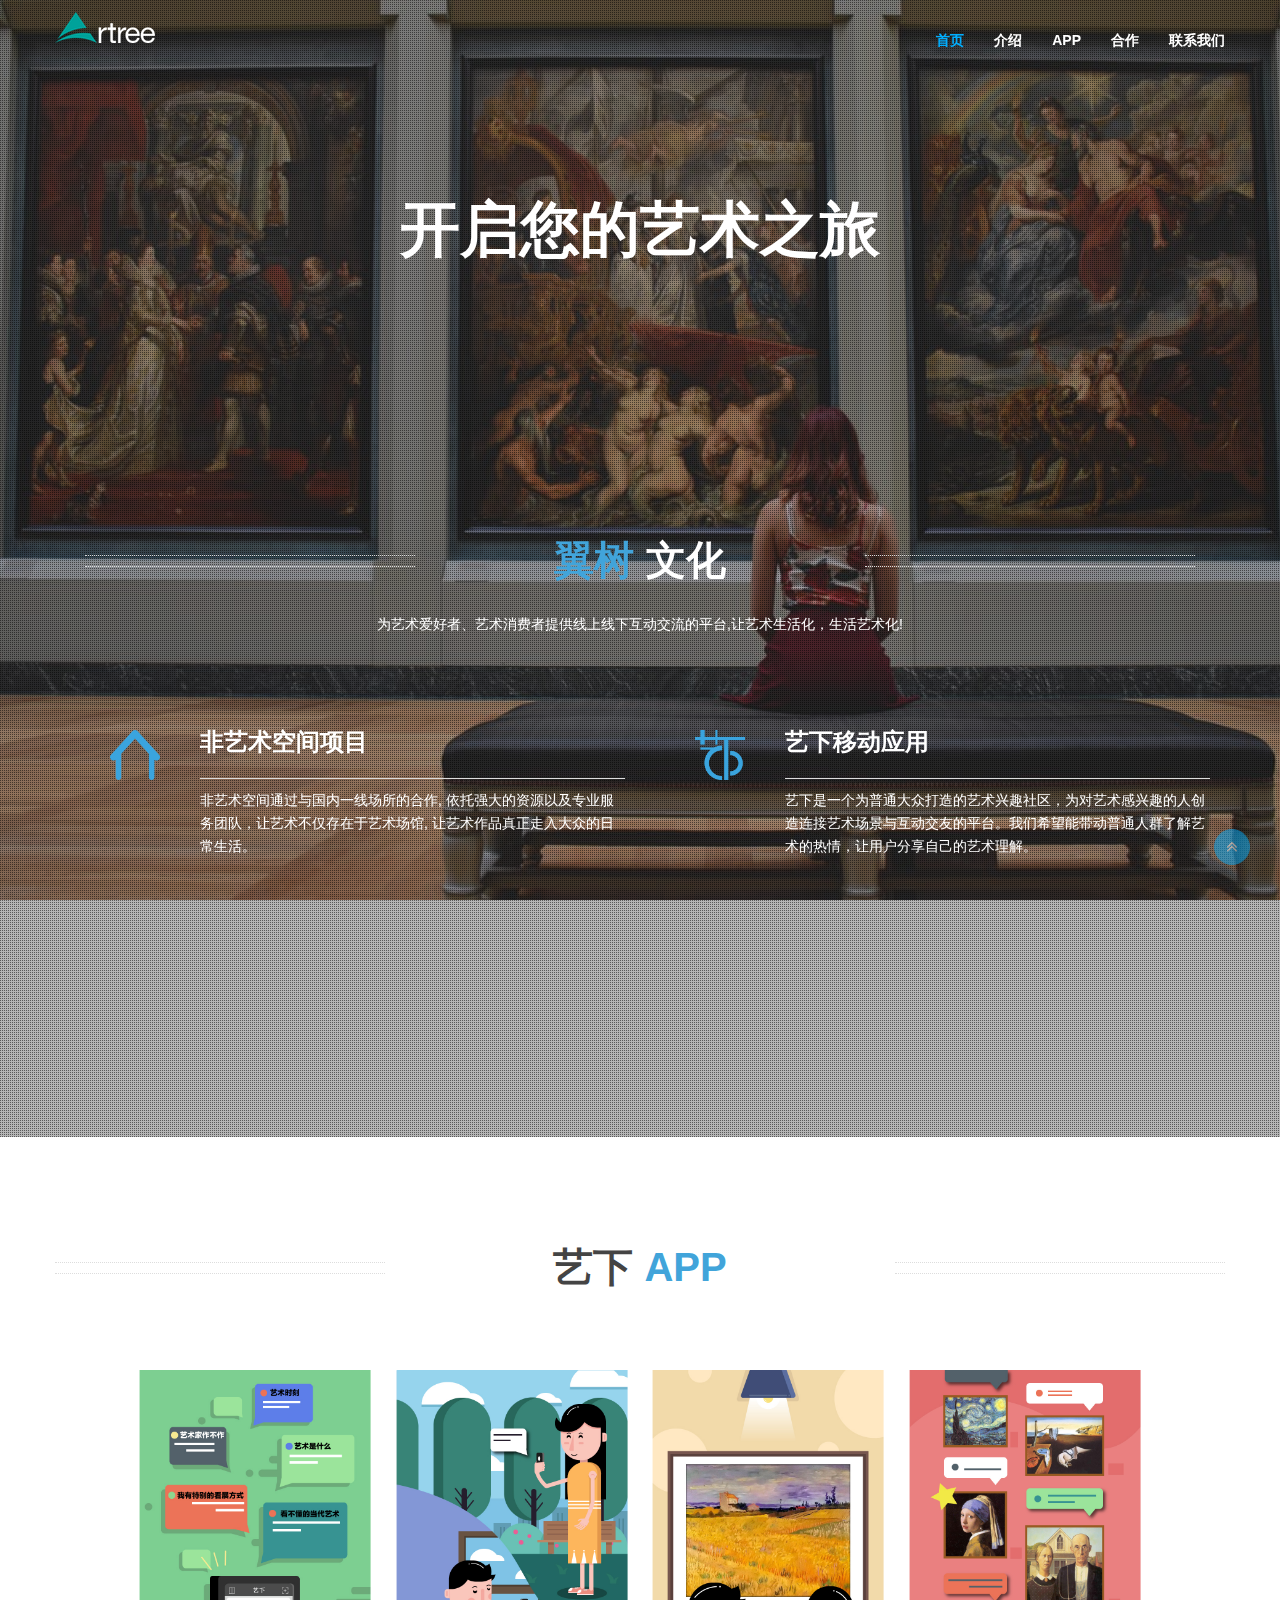
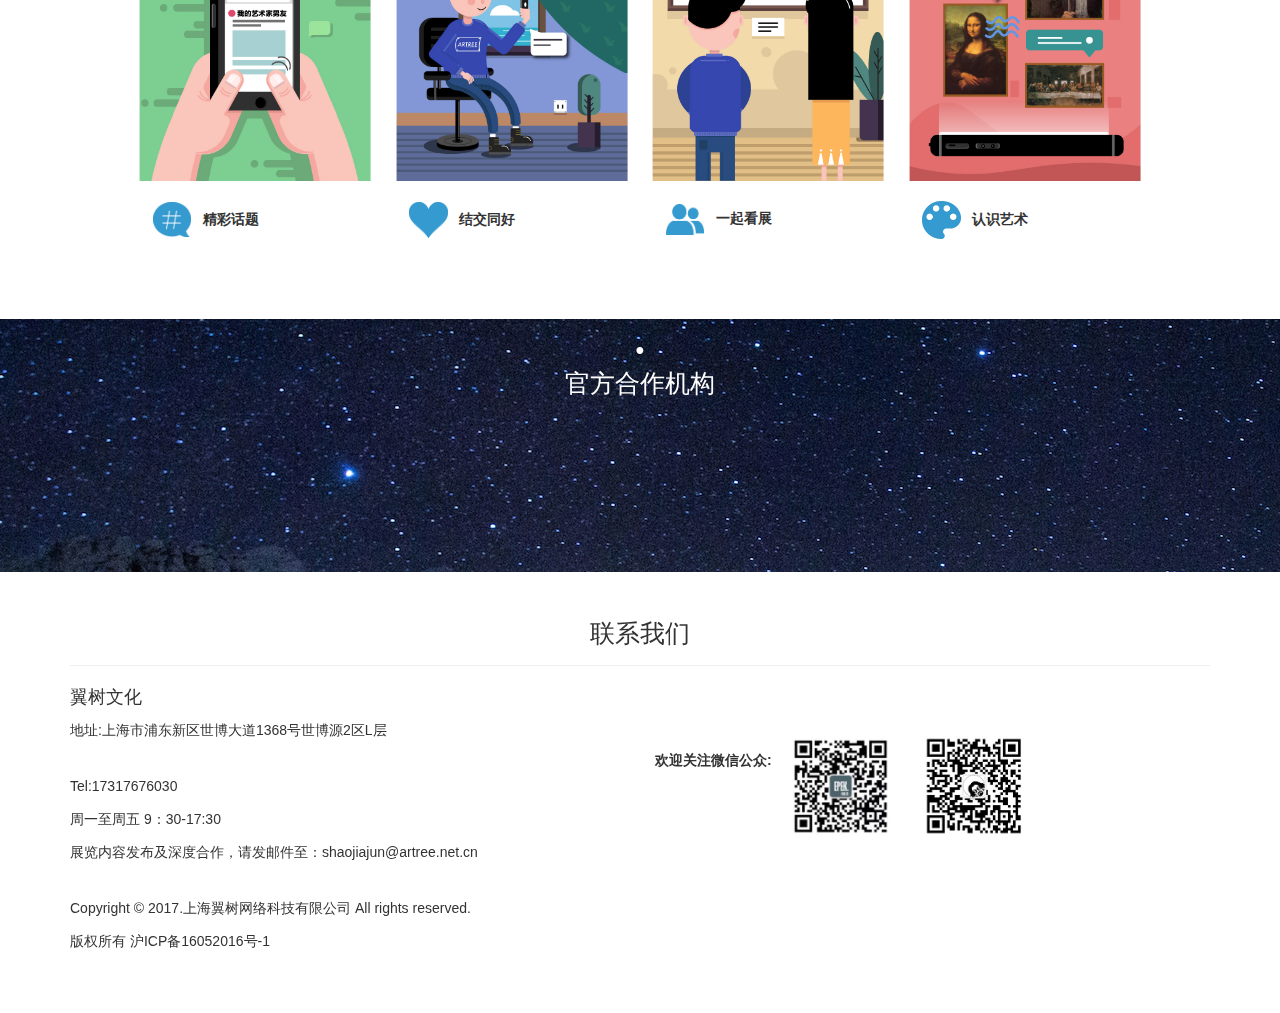
==== commit 28044e68: "pic" ====
--- a/ArTree/index.html
+++ b/ArTree/index.html
@@ -281,7 +281,7 @@
 			<div class="clientHead">
 				<p class="PA">•</p>
 				<p class="PA">官方合作机构</p>
-				<p class="PB">欢迎更多的商家发布展览内容以及深度合作!</p>
+				<!--<p class="PB">欢迎更多的商家发布展览内容以及深度合作!</p>-->
 			</div>
 			<div class="row wow fadeInLeft">
 
@@ -291,26 +291,36 @@
 						<div class=" owl-carousel owl-theme text-center client-carousel">
 							<div class="ClientsDiv">
 								<figure class="item client_logo">
-									<a href="#">
+									<!--艺术北京--> 
+									<a href="http://www.artbeijing.net/" target="_blank">
 										<img src="images/clients/client1.png" alt="client">
 									</a>
 								</figure>
 							</div>
 							<div class="ClientsDiv">
 								<figure class="item client_logo">
-									<a href="#">
+									<!--复星艺术中心  -->
+									<a href="http://www.bfcsh.com/zh/fosun-foundation" target="_blank">
 										<img src="images/clients/client2.png" alt="client">
 									</a>
 								</figure>
 							</div>
 							<div class="ClientsDiv">
 								<figure class="item client_logo">
-									<a href="#">
+									<!--喜玛拉雅美术馆  -->
+									<a href="http://www.himalayasart.cn/" target="_blank">
 										<img src="images/clients/client3.png" alt="client">
 									</a>
 								</figure>
 							</div>
-
+							<div class="ClientsDiv">
+								<figure class="item client_logo">
+									<!--沪申画廊  -->
+									<a href="http://www.shanghaigalleryofart.com/" target="_blank">
+										<img src="images/clients/client4.png" alt="client">
+									</a>
+								</figure>
+							</div>
 							
 
 							<!--</div>-->
@@ -411,30 +421,28 @@
 			new WOW().init();
 		</script>
 		<!--分享-->
-		<script>
-			window._bd_share_config = {
-				"common": {
-					"bdSnsKey": {},
-					"bdText": "",
-					"bdMini": "2",
-					"bdPic": "",
-					"bdStyle": "0",
-					"bdSize": "36"
-				},
-				"share": {},
-				"image": {
-					"viewList": ["qzone", "tsina", "tqq", "renren", "weixin"],
-					"viewText": "分享到：",
-					"viewSize": "16"
-				}
-			};
-			with(document) 0[(getElementsByTagName('head')[0] || body).appendChild(createElement('script')).src = 'http://bdimg.share.baidu.com/static/api/js/share.js?v=89860593.js?cdnversion=' + ~(-new Date() / 36e5)];
-		</script>
+		<!--<script>
+			window._bd_share_config = {
+				"common": {
+					"bdSnsKey": {},
+					"bdText": "",
+					"bdMini": "2",
+					"bdPic": "",
+					"bdStyle": "0",
+					"bdSize": "36"
+				},
+				"share": {},
+				"image": {
+					"viewList": ["qzone", "tsina", "tqq", "renren", "weixin"],
+					"viewText": "分享到：",
+					"viewSize": "16"
+				}
+			};
+			with(document) 0[(getElementsByTagName('head')[0] || body).appendChild(createElement('script')).src = 'http://bdimg.share.baidu.com/static/api/js/share.js?v=89860593.js?cdnversion=' + ~(-new Date() / 36e5)];
+		</script>-->
 		<script>
 			$.backstretch([
-				"images/bg/bg1.jpg",
-				"images/bg/bg2.jpg",
-				"images/bg/bg3.jpg"
+				"images/bg/bg1.jpg"
 			], {
 				fade: 950,
 				duration: 10000
--- a/ArTree/css/style.css
+++ b/ArTree/css/style.css
@@ -1269,7 +1269,7 @@
 .ClientsDiv{
 	/*background-color: yellow;*/
 	float: left;
-	width: 33%; text-align: center; display: inline;
+	width: 25%; text-align: center; display: inline;
 }
 
 /*截图*/
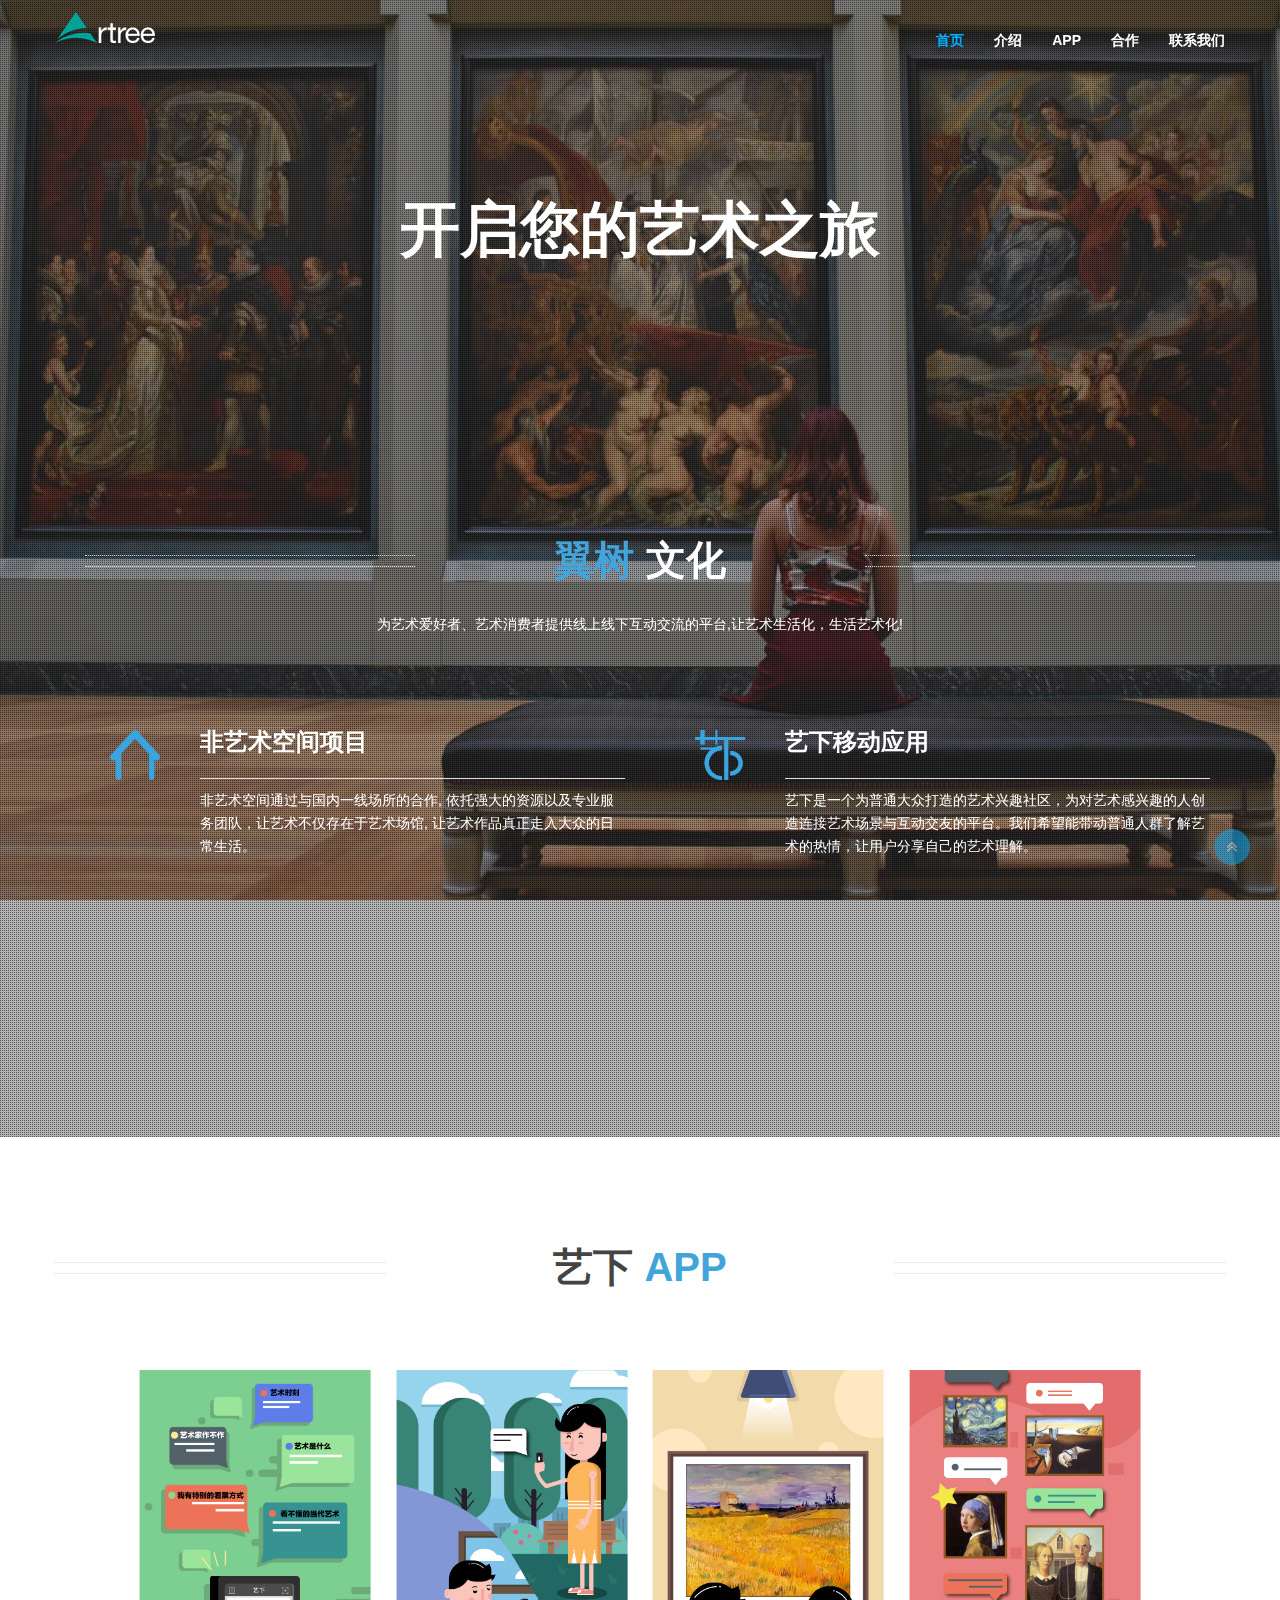
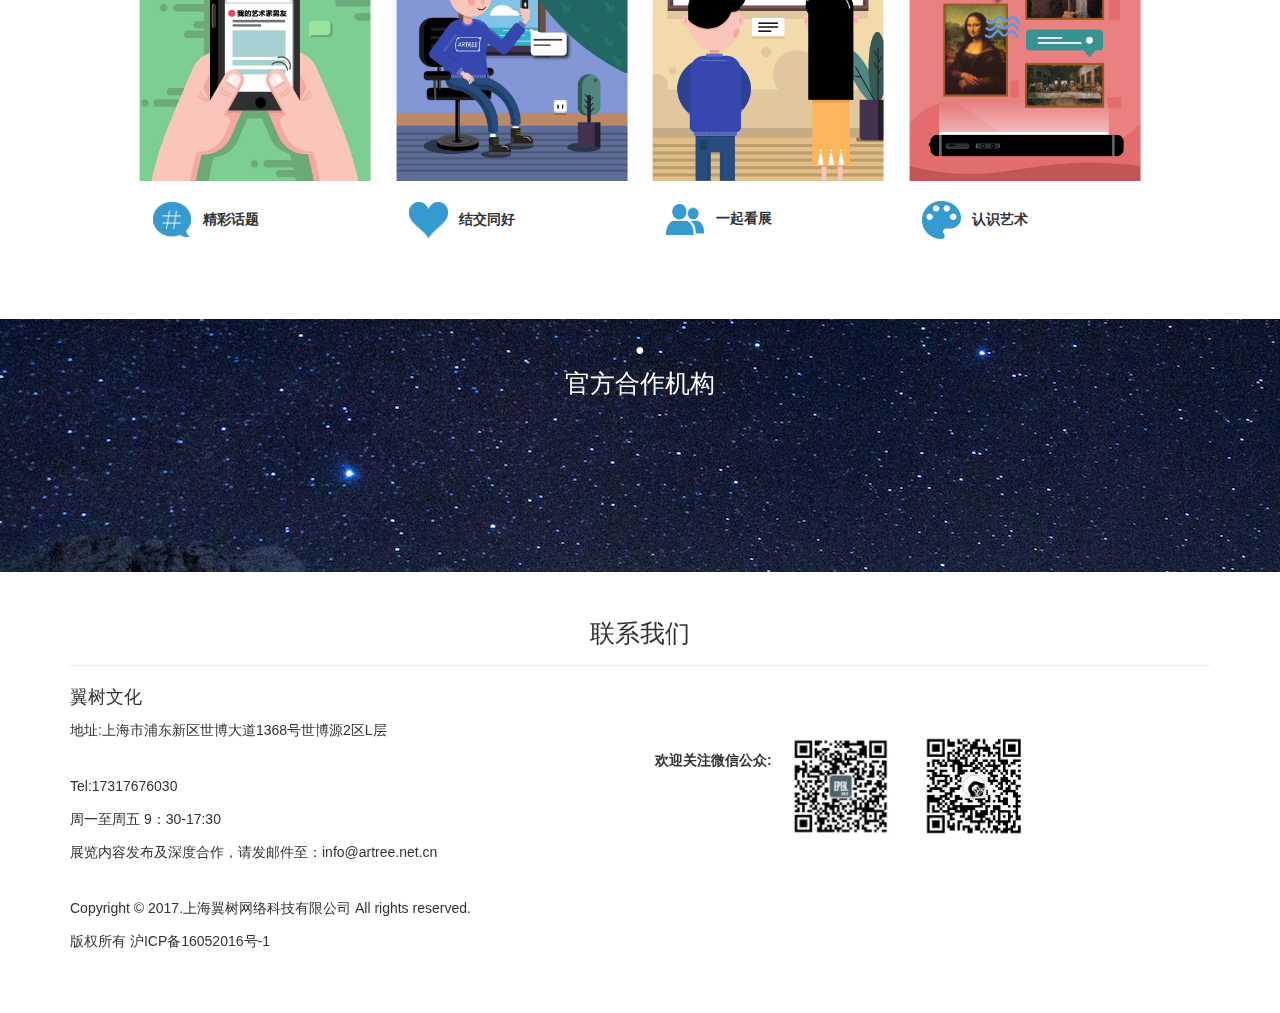
==== commit 0b0b9422: "add" ====
--- a/ArTree/index.html
+++ b/ArTree/index.html
@@ -356,7 +356,7 @@
 									</br>
 									<p style="text-align: left;">Tel:17317676030 </p>
 									<p style="text-align: left;">周一至周五 9：30-17:30 </p>
-									<p style="text-align: left;">展览内容发布及深度合作，请发邮件至：shaojiajun@artree.net.cn</p>
+									<p style="text-align: left;">展览内容发布及深度合作，请发邮件至：info@artree.net.cn</p>
 									</br>
 									<p style="text-align: left;">Copyright &copy; 2017.上海翼树网络科技有限公司 All rights reserved.</p>
 									<p style="text-align: left;">版权所有 沪ICP备16052016号-1</p>
